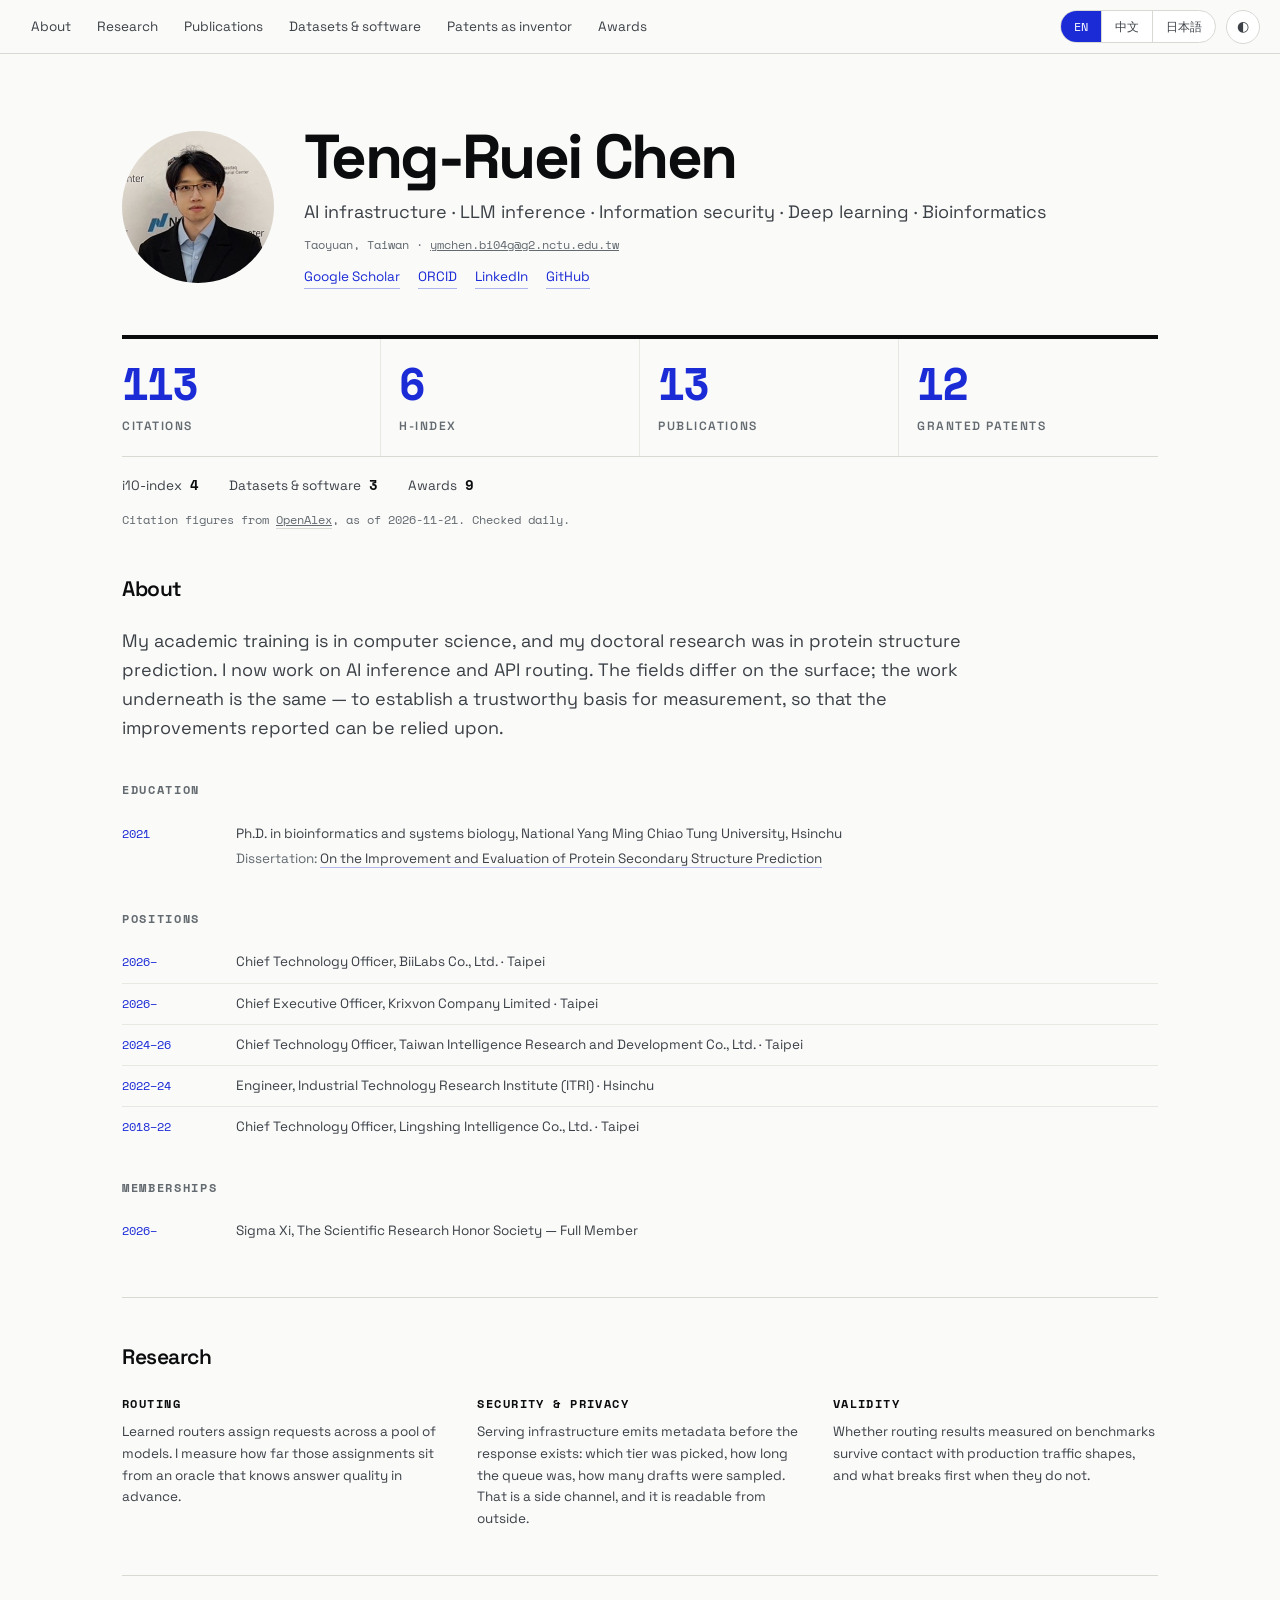
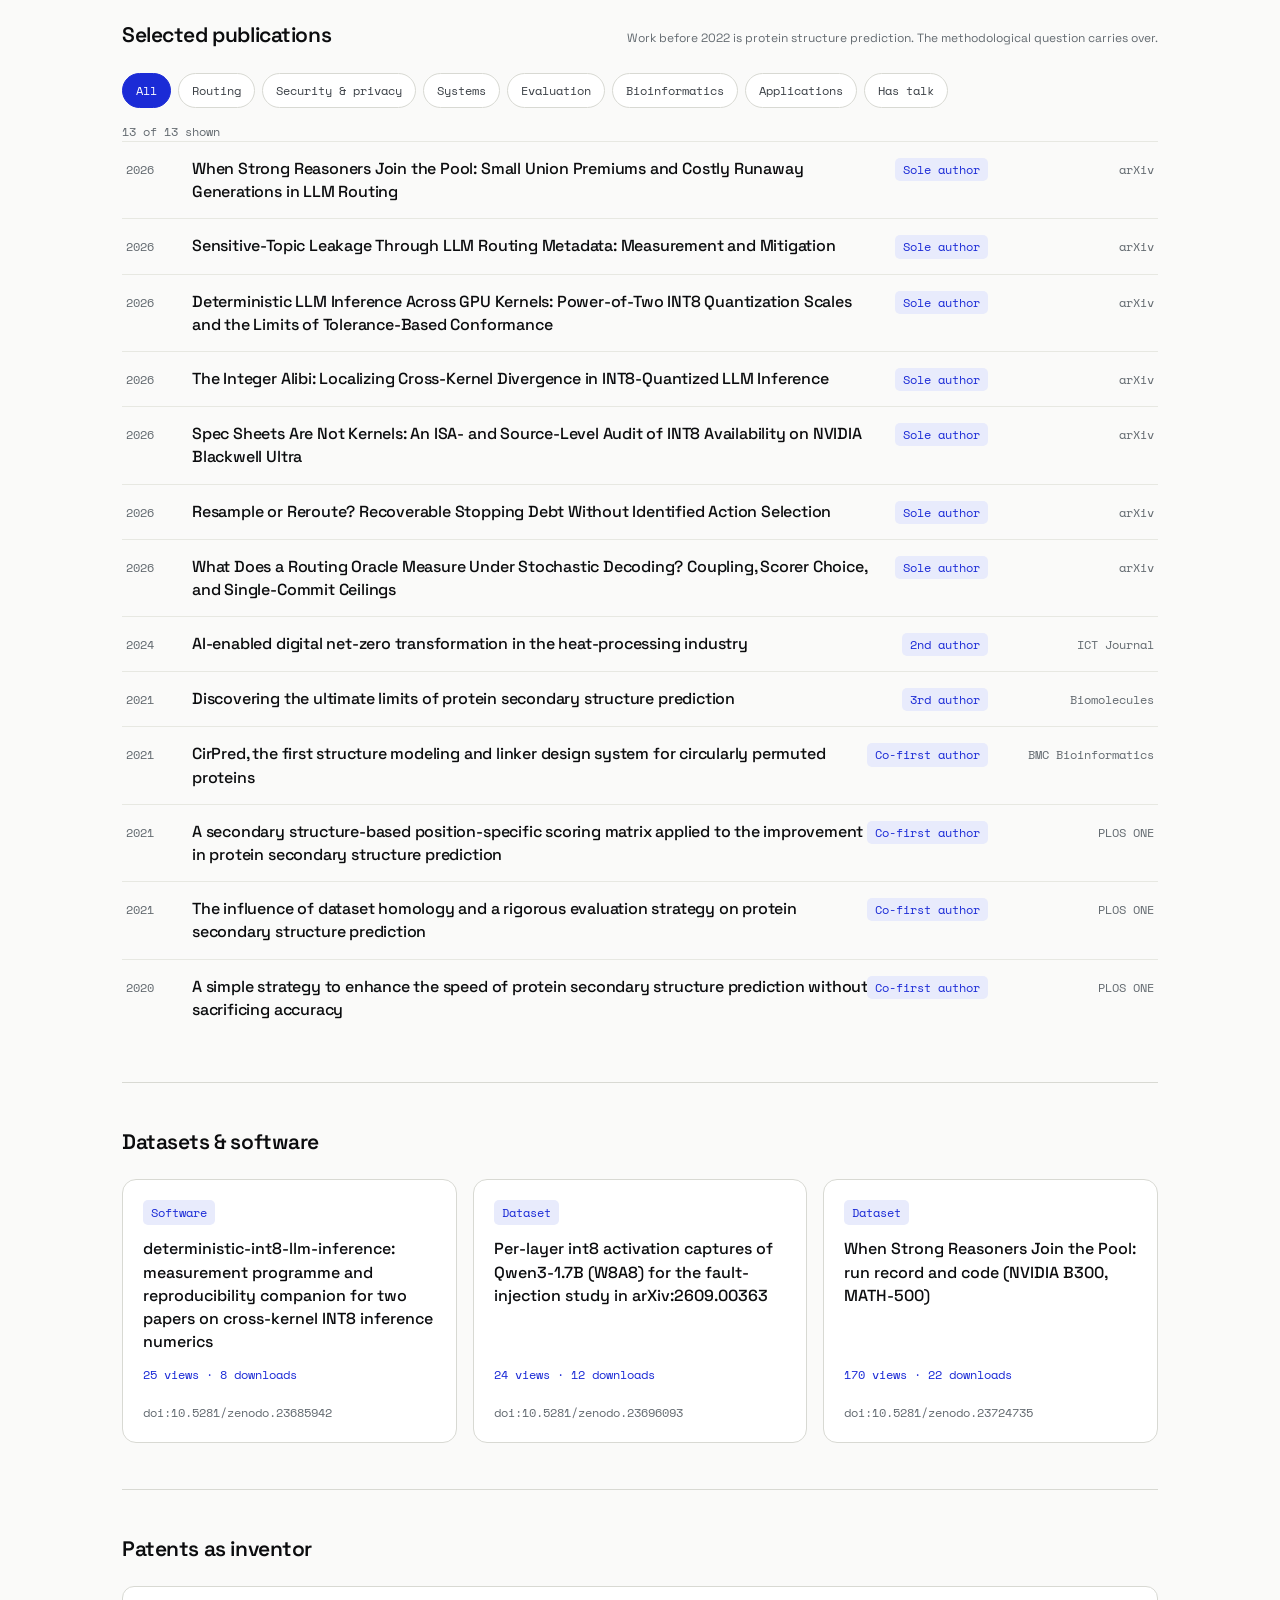
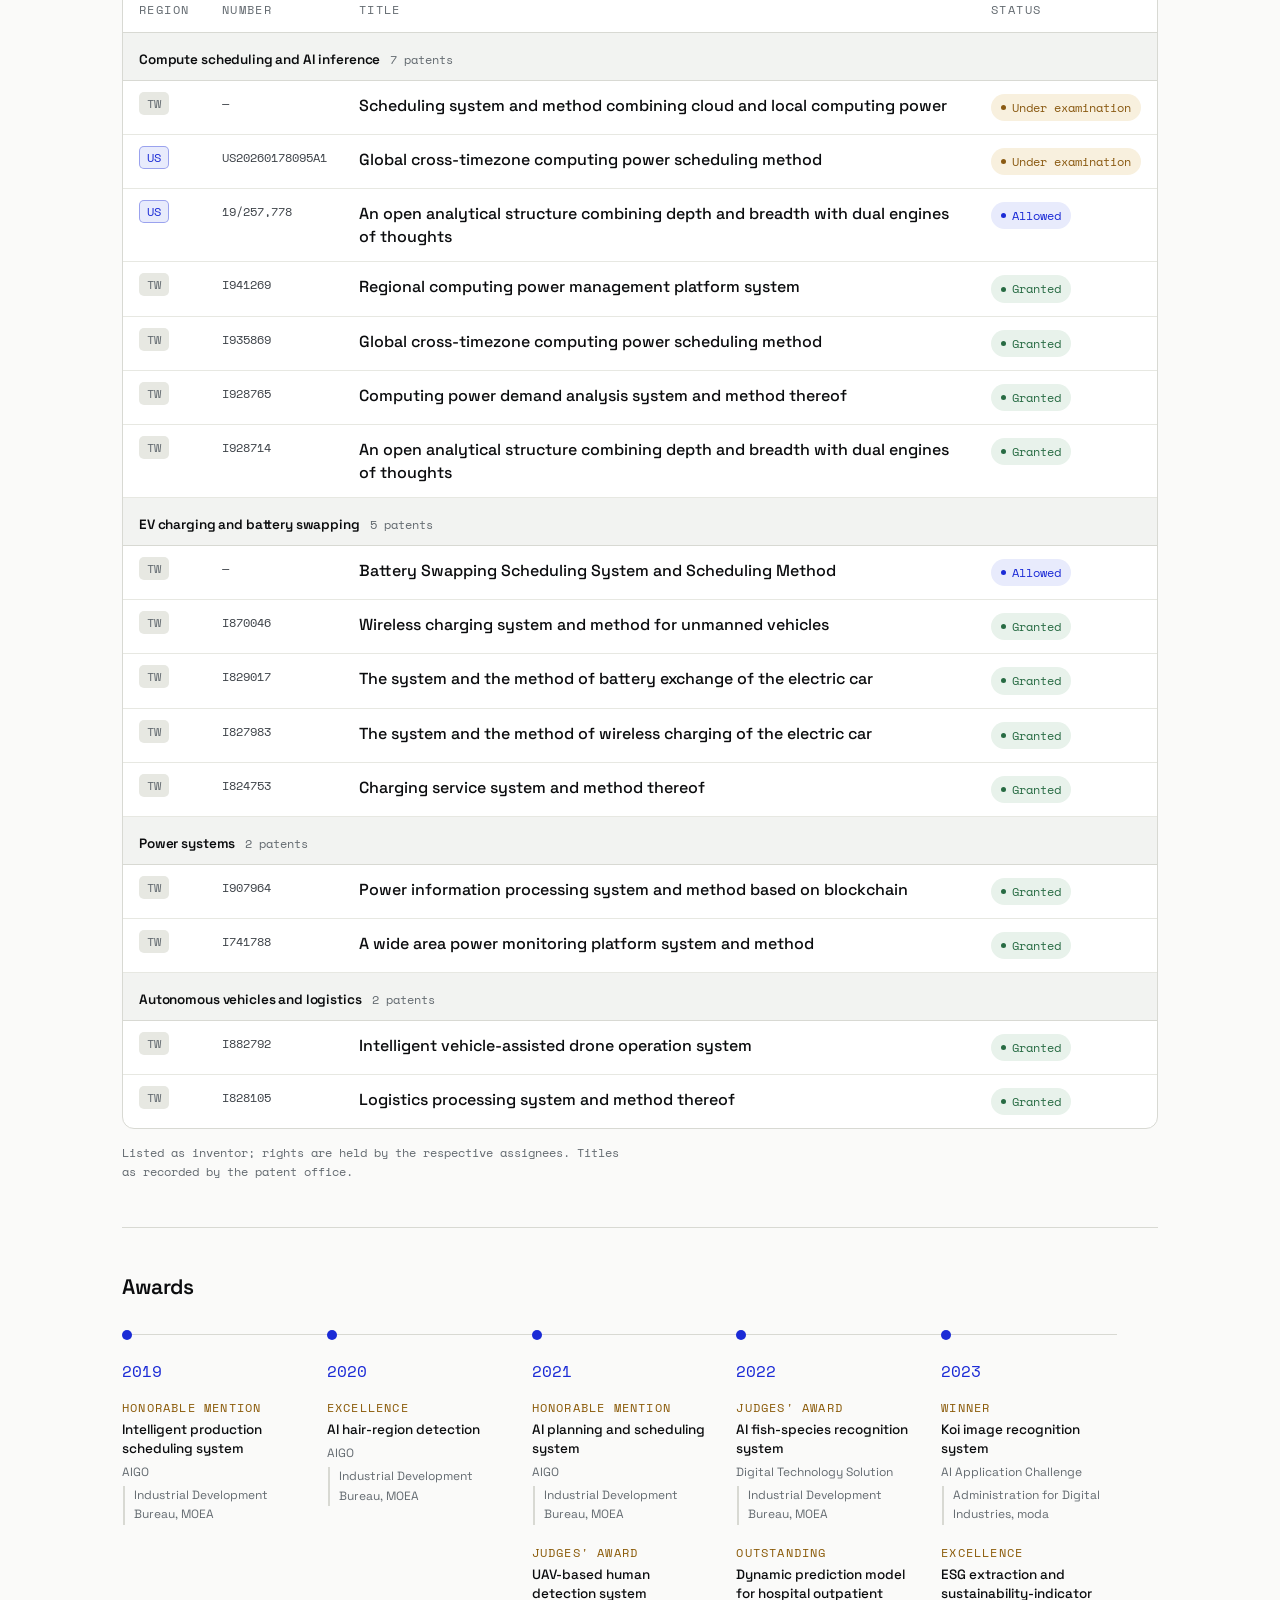
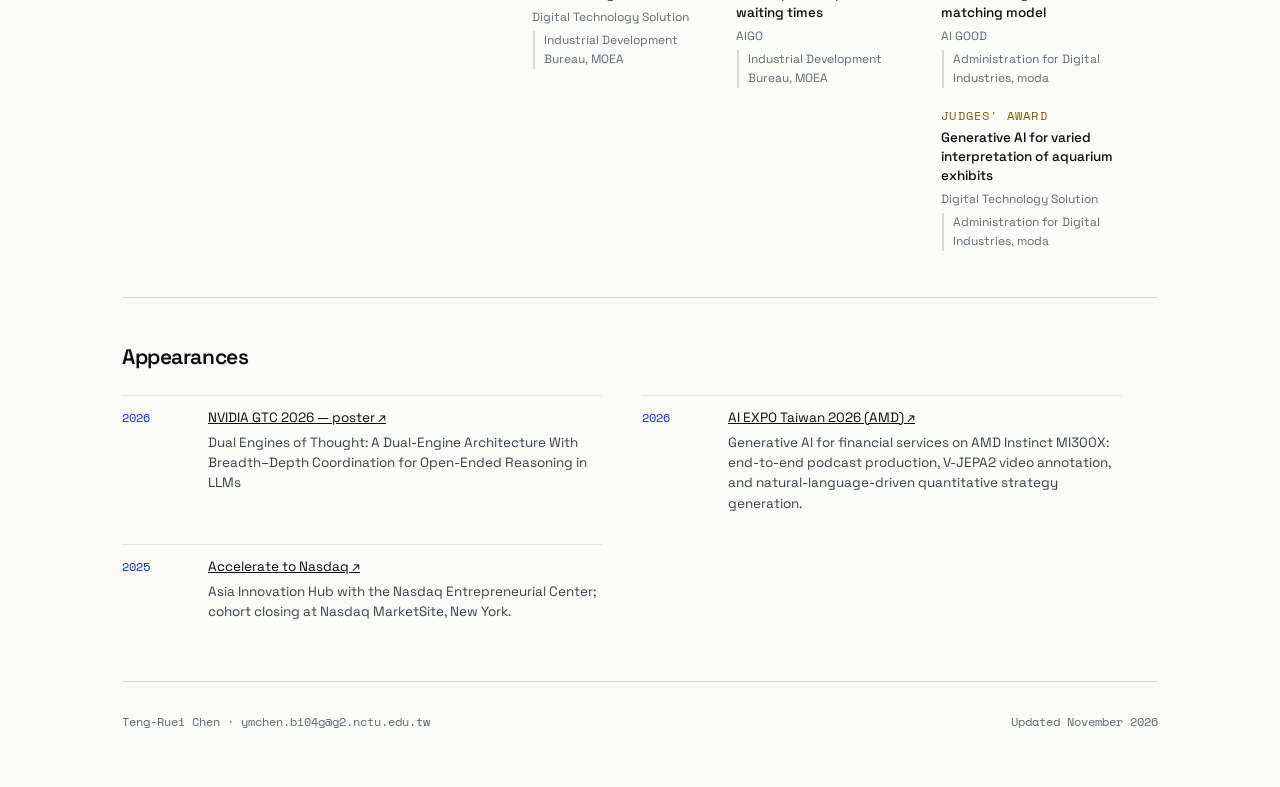
==== index.html @ 470edd46 "List the Sigma Xi membership" ====
<!doctype html>
<html lang="en">
<head>
<meta charset="utf-8">
<meta name="viewport" content="width=device-width, initial-scale=1, viewport-fit=cover">
<title>Teng-Ruei Chen — LLM Routing and Inference Measurement</title>
<meta name="description" content="Teng-Ruei Chen, PhD — machine learning systems. LLM routing, inference economics, and the measurement problems underneath them.">
<link rel="canonical" href="https://trchen.page/">
<link rel="alternate" hreflang="en" href="https://trchen.page/"><link rel="alternate" hreflang="zh-Hant-TW" href="https://trchen.page/zh/"><link rel="alternate" hreflang="ja" href="https://trchen.page/ja/"><link rel="alternate" hreflang="x-default" href="https://trchen.page/">
<meta name="author" content="Teng-Ruei Chen">
<meta property="og:type" content="profile">
<meta property="og:site_name" content="Teng-Ruei Chen">
<meta property="og:url" content="https://trchen.page/">
<meta property="og:locale" content="en_US">
<meta property="og:locale:alternate" content="zh_TW"><meta property="og:locale:alternate" content="ja_JP">
<meta property="og:title" content="Teng-Ruei Chen — LLM Routing and Inference Measurement">
<meta property="og:description" content="Teng-Ruei Chen, PhD — machine learning systems. LLM routing, inference economics, and the measurement problems underneath them.">
<meta property="og:image" content="https://trchen.page/og.png">
<meta property="og:image:width" content="1200">
<meta property="og:image:height" content="630">
<meta property="og:image:alt" content="Teng-Ruei Chen — LLM Routing and Inference Measurement">
<meta name="twitter:card" content="summary_large_image">
<meta name="twitter:title" content="Teng-Ruei Chen — LLM Routing and Inference Measurement">
<meta name="twitter:description" content="Teng-Ruei Chen, PhD — machine learning systems. LLM routing, inference economics, and the measurement problems underneath them.">
<meta name="twitter:image" content="https://trchen.page/og.png">
<link rel="icon" href="favicon.svg" type="image/svg+xml">
<link rel="icon" href="favicon-96.png" sizes="96x96" type="image/png">
<link rel="apple-touch-icon" href="apple-touch-icon.png">
<meta name="theme-color" content="#FAFAF9" media="(prefers-color-scheme: light)">
<meta name="theme-color" content="#16191A" media="(prefers-color-scheme: dark)">
<link rel="preconnect" href="https://fonts.googleapis.com"><link rel="preconnect" href="https://fonts.gstatic.com" crossorigin><link rel="stylesheet" href="https://fonts.googleapis.com/css2?family=Space+Grotesk:wght@400;500;600;700&family=Space+Mono:wght@400;700&display=swap">
<link rel="stylesheet" href="assets/style.css?v=8cf655d6">
</head>
<body>
<a class="skip" href="#about">Skip to content</a>
<header class="topbar">
  <nav class="topnav" aria-label="About"><a href="#about">About</a><a href="#research">Research</a><a href="#publications">Publications</a><a href="#deposits">Datasets &amp; software</a><a href="#patents">Patents as inventor</a><a href="#awards">Awards</a></nav>
  <div class="topbar-r">
    <nav class="langs" aria-label="Language"><a href="" hreflang="en" aria-current="page">EN</a><a href="zh/" hreflang="zh-Hant-TW">中文</a><a href="ja/" hreflang="ja">日本語</a></nav>
    <button class="themebtn" type="button" data-theme-toggle aria-label="Theme">◐</button>
  </div>
</header>
<main class="page" id="main">
<header class="idblock">
  <img class="portrait" src="portrait.png" alt="Teng-Ruei Chen" width="128" height="128">
  <div class="idtext">
    <h1>Teng-Ruei Chen</h1>
    <p class="fields">AI infrastructure · LLM inference · Information security · Deep learning · Bioinformatics</p>
    <p class="meta">Taoyuan, Taiwan · <a href="mailto:ymchen.bi04g@g2.nctu.edu.tw">ymchen.bi04g@g2.nctu.edu.tw</a></p>
    <nav class="idlinks" aria-label="Profiles"><a href="https://scholar.google.com/citations?user=PiuFUZ8AAAAJ" rel="me">Google Scholar</a><a href="https://orcid.org/0000-0001-8995-334X" rel="me">ORCID</a><a href="https://www.linkedin.com/in/luka-chen/" rel="me">LinkedIn</a><a href="https://github.com/luka-krixvon" rel="me">GitHub</a></nav>
  </div>
</header>
  <div class="col">
    <div class="kpi"><div class="kpi-main"><div><b>113</b><span>Citations</span></div><div><b>6</b><span>h-index</span></div><div><b>13</b><span>Publications</span></div><div><b>12</b><span>Granted patents</span></div></div><div class="kpi-strip"><span>i10-index<b>4</b></span><span>Datasets &amp; software<b>3</b></span><span>Awards<b>9</b></span></div><p class="kpi-src">Citation figures from <a href="https://openalex.org/A5091465074">OpenAlex</a>, as of 2026-11-21. Checked daily.</p></div>

    <section class="sec" id="about">
      <span class="eyebrow">About</span>
      <p class="bio">My academic training is in computer science, and my doctoral research was in protein structure prediction. I now work on AI inference and API routing. The fields differ on the surface; the work underneath is the same — to establish a trustworthy basis for measurement, so that the improvements reported can be relied upon.</p>
      <div class="cv-grid cv-stack">
        <dl class="cv-group"><h3>Education</h3><div class="cv-row"><dt>2021</dt><dd>Ph.D. in bioinformatics and systems biology, National Yang Ming Chiao Tung University, Hsinchu<span class="cv-sub">Dissertation: <a href="https://thesis.lib.nycu.edu.tw/items/eef98ceb-ef34-44bf-a0e3-51872cca0d24">On the Improvement and Evaluation of Protein Secondary Structure Prediction</a></span></dd></div></dl>
        <dl class="cv-group"><h3>Positions</h3><div class="cv-row"><dt>2026–</dt><dd>Chief Technology Officer, BiiLabs Co., Ltd. · Taipei</dd></div><div class="cv-row"><dt>2026–</dt><dd>Chief Executive Officer, Krixvon Company Limited · Taipei</dd></div><div class="cv-row"><dt>2024–26</dt><dd>Chief Technology Officer, Taiwan Intelligence Research and Development Co., Ltd. · Taipei</dd></div><div class="cv-row"><dt>2022–24</dt><dd>Engineer, Industrial Technology Research Institute (ITRI) · Hsinchu</dd></div><div class="cv-row"><dt>2018–22</dt><dd>Chief Technology Officer, Lingshing Intelligence Co., Ltd. · Taipei</dd></div></dl>
        <dl class="cv-group"><h3>Memberships</h3><div class="cv-row"><dt>2026–</dt><dd>Sigma Xi, The Scientific Research Honor Society — Full Member</dd></div></dl>
      </div>
    </section>

    <section class="sec" id="research">
      <span class="eyebrow">Research</span>
      <div class="inner-themes"><div class="theme-row"><h3>Routing</h3><p>Learned routers assign requests across a pool of models. I measure how far those assignments sit from an oracle that knows answer quality in advance.</p></div><div class="theme-row"><h3>Security &amp; privacy</h3><p>Serving infrastructure emits metadata before the response exists: which tier was picked, how long the queue was, how many drafts were sampled. That is a side channel, and it is readable from outside.</p></div><div class="theme-row"><h3>Validity</h3><p>Whether routing results measured on benchmarks survive contact with production traffic shapes, and what breaks first when they do not.</p></div></div>
    </section>

    <section class="sec" id="publications">
      <div class="sec-head"><h2 class="big">Selected publications</h2><p>Work before 2022 is protein structure prediction. The methodological question carries over.</p></div>
      <div class="filters"><button class="filt" type="button" data-filter="all" aria-pressed="true">All</button><button class="filt" type="button" data-filter="routing" aria-pressed="false">Routing</button><button class="filt" type="button" data-filter="privacy" aria-pressed="false">Security &amp; privacy</button><button class="filt" type="button" data-filter="systems" aria-pressed="false">Systems</button><button class="filt" type="button" data-filter="evaluation" aria-pressed="false">Evaluation</button><button class="filt" type="button" data-filter="bioinformatics" aria-pressed="false">Bioinformatics</button><button class="filt" type="button" data-filter="applications" aria-pressed="false">Applications</button><button class="filt" type="button" data-filter="video" aria-pressed="false">Has talk</button></div>
      <p class="filt-note" data-filter-note data-tpl="{n} of 13 shown"></p>
      <ol>
        <li class="pub" data-topics="routing evaluation" data-video="0">
          <button class="pub-head" type="button" data-pubtoggle aria-expanded="false" aria-controls="pub-strong-reasoners">
            <span class="pub-y">2026</span>
            <span class="pub-ttl">When Strong Reasoners Join the Pool: Small Union Premiums and Costly Runaway Generations in LLM Routing</span>
            <span class="pub-role">Sole author</span><span class="pub-src">arXiv</span>
          </button>
          <div class="pub-body" id="pub-strong-reasoners" hidden>
            
            <div class="pub-blurb"><p>Routing benchmarks often score a router against a hindsight oracle: a question counts as solved if any model&#x27;s recorded answer was right. Under random decoding that quietly mixes two different things — picking the single best model, and calling several models and keeping whichever answer is correct. Nobody had measured the second one once today&#x27;s reasoning models join the pool. I measured it on a fixed protocol: all 500 MATH-500 problems, 30 seeded samples each, three models on one B300, 45,000 scored answers.</p><p class="pub-contrib"><b>Contribution. </b>The gap turns out to be 0.2–0.6 points, far below the 3.5 reported for smaller models, and resampling one small model three times matches calling all three once. A handful of runaway generations can also dominate the cost, so an oracle gap only means something when the pool, protocol and decoding budget are reported with it.</p></div>
            <div class="pub-meta">
            <p class="pub-a"><b>Teng-Ruei Chen</b></p>
            <p class="pub-v">arXiv:2611.04098 [cs.LG] · Nov 2026 · technical report, companion to arXiv:2607.03436</p>
            <div class="tags"><span class="tag">Routing</span><span class="tag">Evaluation</span></div>
            <div class="acts"><a href="https://arxiv.org/abs/2611.04098">Arxiv</a><a href="https://arxiv.org/pdf/2611.04098">Pdf</a></div>
            </div>
          </div>
        </li>
        <li class="pub" data-topics="privacy routing" data-video="0">
          <button class="pub-head" type="button" data-pubtoggle aria-expanded="false" aria-controls="pub-topic-leakage">
            <span class="pub-y">2026</span>
            <span class="pub-ttl">Sensitive-Topic Leakage Through LLM Routing Metadata: Measurement and Mitigation</span>
            <span class="pub-role">Sole author</span><span class="pub-src">arXiv</span>
          </button>
          <div class="pub-body" id="pub-topic-leakage" hidden>
            
            <div class="pub-blurb"><p>Routers pick a cheap or an expensive model from what you asked. Many gateways log that choice even when content logging is switched off — so the choice itself can reveal the topic. I measured this on 1.7 million real conversations (WildChat-1M, LMSYS-Chat-1M) with two cost/quality routers and a domain router, surveyed how eleven systems log, and tested defences.</p><p class="pub-contrib"><b>Contribution. </b>It identifies the routing log as a side channel and shows that per-category, length-matched parity closes the gap on real traffic for at most 0.2 accuracy points, while simpler defences — per-conversation stickiness, per-user budget bands, pooled parity — do not.</p></div>
            <div class="pub-meta">
            <p class="pub-a"><b>Teng-Ruei Chen</b></p>
            <p class="pub-v">arXiv:2610.09981 [cs.CR] · Oct 2026</p>
            <div class="tags"><span class="tag">Security &amp; privacy</span><span class="tag">Routing</span></div>
            <div class="acts"><a href="https://arxiv.org/abs/2610.09981">Arxiv</a><a href="https://arxiv.org/pdf/2610.09981">Pdf</a></div>
            </div>
          </div>
        </li>
        <li class="pub" data-topics="systems evaluation" data-video="0">
          <button class="pub-head" type="button" data-pubtoggle aria-expanded="false" aria-controls="pub-deterministic-inference">
            <span class="pub-y">2026</span>
            <span class="pub-ttl">Deterministic LLM Inference Across GPU Kernels: Power-of-Two INT8 Quantization Scales and the Limits of Tolerance-Based Conformance</span>
            <span class="pub-role">Sole author</span><span class="pub-src">arXiv</span>
          </button>
          <div class="pub-body" id="pub-deterministic-inference" hidden>
            
            <div class="pub-blurb"><p>Conformance suites for quantized GPU kernels ask whether two implementations agree within a tolerance. I asked what such a test can actually catch. Injecting nine faults into a reference INT8 pipeline across 8,232 layer–fault–regime cells, five of them move the output by at most one bfloat16 step — so a one-step tolerance is blind to that whole class by construction.</p><p class="pub-contrib"><b>Contribution. </b>It gives a deployable fix: requantizing every weight scale to the nearest power of two makes two different kernels agree bit-for-bit at every linear layer and produce byte-identical token sequences at 1.7B, 8B and 14B. It also traces a previously reported +157% perplexity for this fix to a flawed probe, not to the constraint itself.</p></div>
            <div class="pub-meta">
            <p class="pub-a"><b>Teng-Ruei Chen</b></p>
            <p class="pub-v">arXiv:2609.00363 [cs.LG] · Sep 2026</p>
            <div class="tags"><span class="tag">Systems</span><span class="tag">Evaluation</span></div>
            <div class="acts"><a href="https://arxiv.org/abs/2609.00363">Arxiv</a><a href="https://arxiv.org/pdf/2609.00363">Pdf</a></div>
            </div>
          </div>
        </li>
        <li class="pub" data-topics="systems" data-video="0">
          <button class="pub-head" type="button" data-pubtoggle aria-expanded="false" aria-controls="pub-integer-alibi">
            <span class="pub-y">2026</span>
            <span class="pub-ttl">The Integer Alibi: Localizing Cross-Kernel Divergence in INT8-Quantized LLM Inference</span>
            <span class="pub-role">Sole author</span><span class="pub-src">arXiv</span>
          </button>
          <div class="pub-body" id="pub-integer-alibi" hidden>
            
            <div class="pub-blurb"><p>Two GPU kernels that implement the same INT8 matrix-multiply interface are normally treated as interchangeable. Holding everything else fixed — checkpoint, prompts, hardware, engine, decoding — and swapping only the kernel, they agreed on not a single generated sequence. The arithmetic can be ruled out up front: for shared INT8 operands under a verified no-overflow bound, the integer accumulator is exact and order-independent — which gave me a clean starting point for locating where the difference actually comes from.</p><p class="pub-contrib"><b>Contribution. </b>It localizes the divergence to scale application and output rounding after the exact accumulator, confirms this layer by layer on 196 and 252 linear layers with a pre-registered prediction list, and shows the same intervention restores end-to-end bitwise agreement.</p></div>
            <div class="pub-meta">
            <p class="pub-a"><b>Teng-Ruei Chen</b></p>
            <p class="pub-v">arXiv:2608.13756 [cs.LG] · Aug 2026</p>
            <div class="tags"><span class="tag">Systems</span></div>
            <div class="acts"><a href="https://arxiv.org/abs/2608.13756">Arxiv</a><a href="https://arxiv.org/pdf/2608.13756">Pdf</a></div>
            </div>
          </div>
        </li>
        <li class="pub" data-topics="systems" data-video="0">
          <button class="pub-head" type="button" data-pubtoggle aria-expanded="false" aria-controls="pub-spec-sheets">
            <span class="pub-y">2026</span>
            <span class="pub-ttl">Spec Sheets Are Not Kernels: An ISA- and Source-Level Audit of INT8 Availability on NVIDIA Blackwell Ultra</span>
            <span class="pub-role">Sole author</span><span class="pub-src">arXiv</span>
          </button>
          <div class="pub-body" id="pub-spec-sheets" hidden>
            
            <div class="pub-blurb"><p>NVIDIA&#x27;s specification gives the B300 roughly a 30:1 ratio between FP8 and INT8 tensor-core throughput, where its predecessors were 1:1. I traced what that means in practice through four layers of the stack: the specification, the PTX instruction set, NVIDIA&#x27;s CUTLASS kernel library, and the two major open-source serving engines.</p><p class="pub-contrib"><b>Contribution. </b>It documents a consistent, layered withdrawal of INT8 support across four layers — three of them NVIDIA&#x27;s own — and shows that a quantization format&#x27;s availability is a property of the whole stack, not of the model or the spec sheet. A format listed on the datasheet turns out to be undeployable by default on that hardware.</p></div>
            <div class="pub-meta">
            <p class="pub-a"><b>Teng-Ruei Chen</b></p>
            <p class="pub-v">arXiv:2608.11693 [cs.AR] · Aug 2026</p>
            <div class="tags"><span class="tag">Systems</span></div>
            <div class="acts"><a href="https://arxiv.org/abs/2608.11693">Arxiv</a><a href="https://arxiv.org/pdf/2608.11693">Pdf</a></div>
            </div>
          </div>
        </li>
        <li class="pub" data-topics="routing" data-video="0">
          <button class="pub-head" type="button" data-pubtoggle aria-expanded="false" aria-controls="pub-resample-or-reroute">
            <span class="pub-y">2026</span>
            <span class="pub-ttl">Resample or Reroute? Recoverable Stopping Debt Without Identified Action Selection</span>
            <span class="pub-role">Sole author</span><span class="pub-src">arXiv</span>
          </button>
          <div class="pub-body" id="pub-resample-or-reroute" hidden>
            
            <div class="pub-blurb"><p>When a weak verifier accepts a model&#x27;s answer, the next call can either resample the same model or reroute to a stronger one. Because correctness is hidden, choosing between them is an identification problem rather than a tuning problem. I set three gates — recoverable stopping debt, two-sided action support, and held-out value from an outcome-blind selector — and ran them on a pinned 152-query MBPP+ experiment.</p><p class="pub-contrib"><b>Contribution. </b>It establishes that the stopping debt is real — a false-positive stop leaves 2.6 points of recoverable accuracy — and sets out what it would take to identify when to resample rather than reroute. It also names a statistic widely read as evidence that in fact carries no observable-history term, and so cannot support that decision.</p></div>
            <div class="pub-meta">
            <p class="pub-a"><b>Teng-Ruei Chen</b></p>
            <p class="pub-v">arXiv:2607.08665 [cs.LG] · Jul 2026 · Research Square 10.21203/rs.3.rs-11021599/v1</p>
            <div class="tags"><span class="tag">Routing</span></div>
            <div class="acts"><a href="https://arxiv.org/abs/2607.08665">Arxiv</a><a href="https://arxiv.org/pdf/2607.08665">Pdf</a></div>
            </div>
          </div>
        </li>
        <li class="pub" data-topics="routing evaluation" data-video="0">
          <button class="pub-head" type="button" data-pubtoggle aria-expanded="false" aria-controls="pub-routing-oracle">
            <span class="pub-y">2026</span>
            <span class="pub-ttl">What Does a Routing Oracle Measure Under Stochastic Decoding? Coupling, Scorer Choice, and Single-Commit Ceilings</span>
            <span class="pub-role">Sole author</span><span class="pub-src">arXiv</span>
          </button>
          <div class="pub-body" id="pub-routing-oracle" hidden>
            
            <div class="pub-blurb"><p>Routing benchmarks compare a policy that must commit to one model before seeing its answer against a hindsight oracle that credits any correct recorded output. Under random decoding these are different decision classes, and the gap between them is often read as a routing opportunity. I audited frozen correctness tensors from 11 open models with 30 archived responses per query–model cell on GSM8K, MATH-500 and GPQA-Diamond.</p><p class="pub-contrib"><b>Contribution. </b>It proves the gap identifies an interval rather than a number: a zero premium is always attainable over compatible couplings. From that it sets out a measurement contract for reading oracle gaps — report the figure together with the coupling, decision class, scorer, pool and number of draws that produced it.</p></div>
            <div class="pub-meta">
            <p class="pub-a"><b>Teng-Ruei Chen</b></p>
            <p class="pub-v">arXiv:2607.03436 [cs.LG] · Jul 2026</p>
            <div class="tags"><span class="tag">Routing</span><span class="tag">Evaluation</span></div>
            <div class="acts"><a href="https://arxiv.org/abs/2607.03436">Arxiv</a><a href="https://arxiv.org/pdf/2607.03436">Pdf</a></div>
            </div>
          </div>
        </li>
        <li class="pub" data-topics="applications" data-video="0">
          <button class="pub-head" type="button" data-pubtoggle aria-expanded="false" aria-controls="pub-net-zero">
            <span class="pub-y">2024</span>
            <span class="pub-ttl">AI-enabled digital net-zero transformation in the heat-processing industry</span>
            <span class="pub-role">2nd author</span><span class="pub-src">ICT Journal</span>
          </button>
          <div class="pub-body" id="pub-net-zero" hidden>
            
            <div class="pub-blurb"><p>Heat treatment is one of Taiwan&#x27;s most energy-intensive traditional industries: heating, holding temperature and heat loss all waste energy. Scheduling was done first-come-first-served by hand, which cannot balance furnace utilisation, delivery dates and energy use at the same time. We built an AI scheduler that simulates the schedule before an order is accepted, using Monte Carlo tree search to estimate the delivery date and propose an order-to-furnace assignment, together with an energy management system that meters equipment in real time and computes per-product carbon emissions against ERP data.</p><p class="pub-contrib"><b>Contribution. </b>It replaces first-come-first-served scheduling with batch consolidation and staged temperature ramping chosen for energy and delivery together. The article reports over 1,500 tonnes of carbon and over three million kWh saved in deployment.</p></div>
            <div class="pub-meta">
            <p class="pub-a">T.-C. Su, <b>Teng-Ruei Chen</b>, C.-W. Lin</p>
            <p class="pub-v">電腦與通訊 (ICT Journal, ITRI), no. 197, pp. 35–42 · Mar 2024</p>
            <div class="tags"><span class="tag">Applications</span></div>
            <div class="acts"><a href="https://www.airitilibrary.com/Article/Detail/1019391x-N202404160003-00006">Airiti</a><a href="https://ictjournal.itri.org.tw/xcdoc/cont?xsmsid=0M236556470056558161&amp;sid=0O087553613072616728">Ict journal</a></div>
            </div>
          </div>
        </li>
        <li class="pub" data-topics="bioinformatics" data-video="0">
          <button class="pub-head" type="button" data-pubtoggle aria-expanded="false" aria-controls="pub-ultimate-limits">
            <span class="pub-y">2021</span>
            <span class="pub-ttl">Discovering the ultimate limits of protein secondary structure prediction</span>
            <span class="pub-role">3rd author</span><span class="pub-src">Biomolecules</span>
          </button>
          <div class="pub-body" id="pub-ultimate-limits" hidden>
            
            <div class="pub-blurb"><p>Three-state secondary structure prediction climbed from about 56% to 81% over sixty years and then sat at 81–86% for decades. A 1990s estimate put the theoretical ceiling at 88%, so the problem came to be seen as either finished or hopeless. I ran large-scale sequence and structural analyses to re-estimate that ceiling, and to set the limits for segment-based and eight-state prediction, which had never been determined.</p><p class="pub-contrib"><b>Contribution. </b>The three-state ceiling is re-estimated at about 92%, four to five points higher than long assumed, and the eight-state ceiling at 84–87% — so the headroom the field had written off is real, and there is now a number to aim at.</p></div>
            <div class="pub-meta">
            <p class="pub-a">C.-T. Ho, Y.-W. Huang, <b>Teng-Ruei Chen</b>, C.-H. Lo, W.-C. Lo</p>
            <p class="pub-v">Biomolecules, vol. 11, no. 11, 1627 · Nov 2021 · IF 4.88 · doi:10.3390/biom11111627</p>
            <div class="tags"><span class="tag">Bioinformatics</span></div>
            <div class="acts"><a href="https://doi.org/10.3390/biom11111627">Doi</a></div>
            </div>
          </div>
        </li>
        <li class="pub" data-topics="bioinformatics" data-video="0">
          <button class="pub-head" type="button" data-pubtoggle aria-expanded="false" aria-controls="pub-cirpred">
            <span class="pub-y">2021</span>
            <span class="pub-ttl">CirPred, the first structure modeling and linker design system for circularly permuted proteins</span>
            <span class="pub-role">Co-first author</span><span class="pub-src">BMC Bioinformatics</span>
          </button>
          <div class="pub-body" id="pub-cirpred" hidden>
            
            <div class="pub-blurb"><p>Circular permutation reconnects a protein&#x27;s two ends and opens new ones elsewhere. It is useful in protein engineering but expensive to apply, because getting a working design still took trial and error and no modeling tool handled the rearrangement. CirPred models the structure of circularly permuted proteins and designs the linker that joins the original termini.</p><p class="pub-contrib"><b>Contribution. </b>It is the first system that does both circularly-permuted and conventional co-linear modeling, its linker design reaches sub-angstrom accuracy, and it holds up when the permutant shares little sequence identity with the native protein or adopts a different fold through domain swapping.</p></div>
            <div class="pub-meta">
            <p class="pub-a"><b>Teng-Ruei Chen</b><sup>†</sup>, Y.-C. Lin<sup>†</sup>, Y.-W. Huang, C.-C. Chen, W.-C. Lo</p><p class="pub-cofirst">† Co-first authors</p>
            <p class="pub-v">BMC Bioinformatics, vol. 22, no. S10, 494 · Oct 2021 · IF 3.17 · doi:10.1186/s12859-021-04403-1</p>
            <div class="tags"><span class="tag">Bioinformatics</span></div>
            <div class="acts"><a href="https://doi.org/10.1186/s12859-021-04403-1">Doi</a></div>
            </div>
          </div>
        </li>
        <li class="pub" data-topics="bioinformatics" data-video="0">
          <button class="pub-head" type="button" data-pubtoggle aria-expanded="false" aria-controls="pub-ss-pssm">
            <span class="pub-y">2021</span>
            <span class="pub-ttl">A secondary structure-based position-specific scoring matrix applied to the improvement in protein secondary structure prediction</span>
            <span class="pub-role">Co-first author</span><span class="pub-src">PLOS ONE</span>
          </button>
          <div class="pub-body" id="pub-ss-pssm" hidden>
            
            <div class="pub-blurb"><p>Secondary structure prediction had stalled, and most effort was going into the learning algorithm. I changed direction: instead of tuning the algorithm further, I changed what the model is shown — a position-specific scoring matrix built from secondary structure elements rather than from amino acids. It was tested under strict independent evaluation, with training and testing sets sharing under 25% sequence identity.</p><p class="pub-contrib"><b>Contribution. </b>The new matrix beat the amino-acid matrix in every experiment, and combining the two raised three- and eight-state accuracy of existing predictors by 2.0 and 5.2 points on average — a gain obtained by changing what the model is shown, not how it learns.</p></div>
            <div class="pub-meta">
            <p class="pub-a"><b>Teng-Ruei Chen</b><sup>†</sup>, S.-H. Juan<sup>†</sup>, Y.-W. Huang, Y.-C. Lin, W.-C. Lo</p><p class="pub-cofirst">† Co-first authors</p>
            <p class="pub-v">PLOS ONE, vol. 16, no. 7, e0255076 · Jul 2021 · IF 3.24 · doi:10.1371/journal.pone.0255076</p>
            <div class="tags"><span class="tag">Bioinformatics</span></div>
            <div class="acts"><a href="https://doi.org/10.1371/journal.pone.0255076">Doi</a></div>
            </div>
          </div>
        </li>
        <li class="pub" data-topics="bioinformatics evaluation" data-video="0">
          <button class="pub-head" type="button" data-pubtoggle aria-expanded="false" aria-controls="pub-dataset-homology">
            <span class="pub-y">2021</span>
            <span class="pub-ttl">The influence of dataset homology and a rigorous evaluation strategy on protein secondary structure prediction</span>
            <span class="pub-role">Co-first author</span><span class="pub-src">PLOS ONE</span>
          </button>
          <div class="pub-body" id="pub-dataset-homology" hidden>
            
            <div class="pub-blurb"><p>Reported accuracy in secondary structure prediction depends on how similar the training, testing and independent datasets are to each other — a question that had not been examined closely. I built many different homology layouts, trained and evaluated models on each with repeated random sampling, then verified the conclusions at scale against state-of-the-art predictors.</p><p class="pub-contrib"><b>Contribution. </b>Contrary to the long-standing assumption, homology between the query datasets barely affects accuracy — but redundancy within or between datasets inflates it. The result separates the homology that matters from the homology that does not, which is what an evaluation has to get right before any reported gain can be believed.</p></div>
            <div class="pub-meta">
            <p class="pub-a"><b>Teng-Ruei Chen</b><sup>†</sup>, C.-H. Lo<sup>†</sup>, S.-H. Juan, W.-C. Lo</p><p class="pub-cofirst">† Co-first authors</p>
            <p class="pub-v">PLOS ONE, vol. 16, no. 7, e0254555 · Jul 2021 · IF 3.24 · doi:10.1371/journal.pone.0254555</p>
            <div class="tags"><span class="tag">Bioinformatics</span><span class="tag">Evaluation</span></div>
            <div class="acts"><a href="https://doi.org/10.1371/journal.pone.0254555">Doi</a></div>
            </div>
          </div>
        </li>
        <li class="pub" data-topics="bioinformatics" data-video="0">
          <button class="pub-head" type="button" data-pubtoggle aria-expanded="false" aria-controls="pub-speed-strategy">
            <span class="pub-y">2020</span>
            <span class="pub-ttl">A simple strategy to enhance the speed of protein secondary structure prediction without sacrificing accuracy</span>
            <span class="pub-role">Co-first author</span><span class="pub-src">PLOS ONE</span>
          </button>
          <div class="pub-body" id="pub-speed-strategy" hidden>
            
            <div class="pub-blurb"><p>By then secondary structure predictors were above 80% accuracy, but the sequence databases they search had grown so large that a single prediction took a long time. I tested two ideas against that cost: shrinking the target database by random sampling, and lowering the sequence identity inside it.</p><p class="pub-contrib"><b>Contribution. </b>Shrinking the database cuts time sharply for only a slight accuracy loss, and lowering identity actually raises accuracy; together they give about a twenty-fold speed-up at full accuracy. The paper also shows Shannon entropy explains the link between matrix quality and prediction accuracy, and releases the reduced database.</p></div>
            <div class="pub-meta">
            <p class="pub-a">S.-H. Juan<sup>†</sup>, <b>Teng-Ruei Chen</b><sup>†</sup>, W.-C. Lo</p><p class="pub-cofirst">† Co-first authors</p>
            <p class="pub-v">PLOS ONE, vol. 15, no. 6, e0235153 · Jun 2020 · IF 3.24 · doi:10.1371/journal.pone.0235153</p>
            <div class="tags"><span class="tag">Bioinformatics</span></div>
            <div class="acts"><a href="https://doi.org/10.1371/journal.pone.0235153">Doi</a></div>
            </div>
          </div>
        </li>
      </ol>
    </section>

    <section class="sec" id="deposits">
      <div class="sec-head"><h2 class="big">Datasets &amp; software</h2></div>
      <div class="dep-grid"><a class="dep" href="https://doi.org/10.5281/zenodo.23685942"><span class="jur">Software</span><span class="dep-t">deterministic-int8-llm-inference: measurement programme and reproducibility companion for two papers on cross-kernel INT8 inference numerics</span><span class="dep-stat">25 views · 8 downloads</span><span class="t-doi">doi:10.5281/zenodo.23685942</span></a><a class="dep" href="https://doi.org/10.5281/zenodo.23696093"><span class="jur">Dataset</span><span class="dep-t">Per-layer int8 activation captures of Qwen3-1.7B (W8A8) for the fault-injection study in arXiv:2609.00363</span><span class="dep-stat">24 views · 12 downloads</span><span class="t-doi">doi:10.5281/zenodo.23696093</span></a><a class="dep" href="https://doi.org/10.5281/zenodo.23724735"><span class="jur">Dataset</span><span class="dep-t">When Strong Reasoners Join the Pool: run record and code (NVIDIA B300, MATH-500)</span><span class="dep-stat">170 views · 22 downloads</span><span class="t-doi">doi:10.5281/zenodo.23724735</span></a></div>
    </section>

    <section class="sec" id="patents">
      <div class="sec-head"><h2 class="big">Patents as inventor</h2></div>
      <div class="tablewrap"><table>
        <thead><tr><th>Region</th><th>Number</th><th>Title</th><th>Status</th></tr></thead>
        <tbody><tr class="grp"><td colspan="4"><b>Compute scheduling and AI inference</b><span>7 patents</span></td></tr><tr><td class="t-no"><span class="jur jur-tw">TW</span></td><td class="t-no">—</td><td class="t-ttl">Scheduling system and method combining cloud and local computing power</td><td><span class="badge b-wait"><i></i>Under examination</span></td></tr><tr><td class="t-no"><span class="jur jur-us">US</span></td><td class="t-no">US20260178095A1</td><td class="t-ttl">Global cross-timezone computing power scheduling method</td><td><span class="badge b-wait"><i></i>Under examination</span></td></tr><tr><td class="t-no"><span class="jur jur-us">US</span></td><td class="t-no">19/257,778</td><td class="t-ttl">An open analytical structure combining depth and breadth with dual engines of thoughts</td><td><span class="badge b-mid"><i></i>Allowed</span></td></tr><tr><td class="t-no"><span class="jur jur-tw">TW</span></td><td class="t-no">I941269</td><td class="t-ttl">Regional computing power management platform system</td><td><span class="badge b-ok"><i></i>Granted</span></td></tr><tr><td class="t-no"><span class="jur jur-tw">TW</span></td><td class="t-no">I935869</td><td class="t-ttl">Global cross-timezone computing power scheduling method</td><td><span class="badge b-ok"><i></i>Granted</span></td></tr><tr><td class="t-no"><span class="jur jur-tw">TW</span></td><td class="t-no">I928765</td><td class="t-ttl">Computing power demand analysis system and method thereof</td><td><span class="badge b-ok"><i></i>Granted</span></td></tr><tr><td class="t-no"><span class="jur jur-tw">TW</span></td><td class="t-no">I928714</td><td class="t-ttl">An open analytical structure combining depth and breadth with dual engines of thoughts</td><td><span class="badge b-ok"><i></i>Granted</span></td></tr><tr class="grp"><td colspan="4"><b>EV charging and battery swapping</b><span>5 patents</span></td></tr><tr><td class="t-no"><span class="jur jur-tw">TW</span></td><td class="t-no">—</td><td class="t-ttl">Battery Swapping Scheduling System and Scheduling Method</td><td><span class="badge b-mid"><i></i>Allowed</span></td></tr><tr><td class="t-no"><span class="jur jur-tw">TW</span></td><td class="t-no">I870046</td><td class="t-ttl">Wireless charging system and method for unmanned vehicles</td><td><span class="badge b-ok"><i></i>Granted</span></td></tr><tr><td class="t-no"><span class="jur jur-tw">TW</span></td><td class="t-no">I829017</td><td class="t-ttl">The system and the method of battery exchange of the electric car</td><td><span class="badge b-ok"><i></i>Granted</span></td></tr><tr><td class="t-no"><span class="jur jur-tw">TW</span></td><td class="t-no">I827983</td><td class="t-ttl">The system and the method of wireless charging of the electric car</td><td><span class="badge b-ok"><i></i>Granted</span></td></tr><tr><td class="t-no"><span class="jur jur-tw">TW</span></td><td class="t-no">I824753</td><td class="t-ttl">Charging service system and method thereof</td><td><span class="badge b-ok"><i></i>Granted</span></td></tr><tr class="grp"><td colspan="4"><b>Power systems</b><span>2 patents</span></td></tr><tr><td class="t-no"><span class="jur jur-tw">TW</span></td><td class="t-no">I907964</td><td class="t-ttl">Power information processing system and method based on blockchain</td><td><span class="badge b-ok"><i></i>Granted</span></td></tr><tr><td class="t-no"><span class="jur jur-tw">TW</span></td><td class="t-no">I741788</td><td class="t-ttl">A wide area power monitoring platform system and method</td><td><span class="badge b-ok"><i></i>Granted</span></td></tr><tr class="grp"><td colspan="4"><b>Autonomous vehicles and logistics</b><span>2 patents</span></td></tr><tr><td class="t-no"><span class="jur jur-tw">TW</span></td><td class="t-no">I882792</td><td class="t-ttl">Intelligent vehicle-assisted drone operation system</td><td><span class="badge b-ok"><i></i>Granted</span></td></tr><tr><td class="t-no"><span class="jur jur-tw">TW</span></td><td class="t-no">I828105</td><td class="t-ttl">Logistics processing system and method thereof</td><td><span class="badge b-ok"><i></i>Granted</span></td></tr></tbody>
      </table></div>
      <p class="filt-note">Listed as inventor; rights are held by the respective assignees. Titles as recorded by the patent office.</p>
    </section>

    <section class="sec" id="awards">
      <div class="sec-head"><h2 class="big">Awards</h2></div>
      <div class="road" style="--road-cols:5"><div class="road-y"><span class="road-node"></span><span class="road-year">2019</span><ul><li><span class="aw-win">Honorable Mention</span><b>Intelligent production scheduling system</b><span class="aw-comp">AIGO</span><span class="aw-org">Industrial Development Bureau, MOEA</span></li></ul></div><div class="road-y"><span class="road-node"></span><span class="road-year">2020</span><ul><li><span class="aw-win">Excellence</span><b>AI hair-region detection</b><span class="aw-comp">AIGO</span><span class="aw-org">Industrial Development Bureau, MOEA</span></li></ul></div><div class="road-y"><span class="road-node"></span><span class="road-year">2021</span><ul><li><span class="aw-win">Honorable Mention</span><b>AI planning and scheduling system</b><span class="aw-comp">AIGO</span><span class="aw-org">Industrial Development Bureau, MOEA</span></li><li><span class="aw-win">Judges&#x27; Award</span><b>UAV-based human detection system</b><span class="aw-comp">Digital Technology Solution</span><span class="aw-org">Industrial Development Bureau, MOEA</span></li></ul></div><div class="road-y"><span class="road-node"></span><span class="road-year">2022</span><ul><li><span class="aw-win">Judges&#x27; Award</span><b>AI fish-species recognition system</b><span class="aw-comp">Digital Technology Solution</span><span class="aw-org">Industrial Development Bureau, MOEA</span></li><li><span class="aw-win">Outstanding</span><b>Dynamic prediction model for hospital outpatient waiting times</b><span class="aw-comp">AIGO</span><span class="aw-org">Industrial Development Bureau, MOEA</span></li></ul></div><div class="road-y"><span class="road-node"></span><span class="road-year">2023</span><ul><li><span class="aw-win">Winner</span><b>Koi image recognition system</b><span class="aw-comp">AI Application Challenge</span><span class="aw-org">Administration for Digital Industries, moda</span></li><li><span class="aw-win">Excellence</span><b>ESG extraction and sustainability-indicator matching model</b><span class="aw-comp">AI GOOD</span><span class="aw-org">Administration for Digital Industries, moda</span></li><li><span class="aw-win">Judges&#x27; Award</span><b>Generative AI for varied interpretation of aquarium exhibits</b><span class="aw-comp">Digital Technology Solution</span><span class="aw-org">Administration for Digital Industries, moda</span></li></ul></div></div>
    </section>

    <section class="sec" id="appearances">
      <div class="sec-head"><h2 class="big">Appearances</h2></div>
      <div class="app-list"><div class="svc"><dt>2026</dt><dd><a href="https://www.nvidia.com/gtc/session-catalog/sessions/gtc26-p81053/">NVIDIA GTC 2026 — poster ↗</a><span class="app-title">Dual Engines of Thought: A Dual-Engine Architecture With Breadth–Depth Coordination for Open-Ended Reasoning in LLMs</span></dd></div><div class="svc"><dt>2026</dt><dd><a href="https://www.aita.org.tw/News/news_more?id=393e08bd3e644c54af5fb8a0a1663b21">AI EXPO Taiwan 2026 (AMD) ↗</a><span class="app-title">Generative AI for financial services on AMD Instinct MI300X: end-to-end podcast production, V-JEPA2 video annotation, and natural-language-driven quantitative strategy generation.</span></dd></div><div class="svc"><dt>2025</dt><dd><a href="https://finance.ettoday.net/news/2994124">Accelerate to Nasdaq ↗</a><span class="app-title">Asia Innovation Hub with the Nasdaq Entrepreneurial Center; cohort closing at Nasdaq MarketSite, New York.</span></dd></div></div>
    </section>

    <footer class="site">
      <span>Teng-Ruei Chen · ymchen.bi04g@g2.nctu.edu.tw</span>
      <span>Updated November 2026</span>
    </footer>
  </div>
</main>
<script type="application/ld+json">
{
 "@context": "https://schema.org",
 "@graph": [
  {
   "@type": "Person",
   "@id": "https://trchen.page/#person",
   "name": "Teng-Ruei Chen",
   "url": "https://trchen.page/",
   "email": "mailto:ymchen.bi04g@g2.nctu.edu.tw",
   "jobTitle": "AI infrastructure · LLM inference · Information security · Deep learning · Bioinformatics",
   "description": "My academic training is in computer science, and my doctoral research was in protein structure prediction. I now work on AI inference and API routing. The fields differ on the surface; the work underneath is the same — to establish a trustworthy basis for measurement, so that the improvements reported can be relied upon.",
   "alumniOf": [
    {
     "@type": "CollegeOrUniversity",
     "name": "National Yang Ming Chiao Tung University"
    }
   ],
   "worksFor": [
    {
     "@type": "Organization",
     "name": "Krixvon Company Limited"
    },
    {
     "@type": "Organization",
     "name": "BiiLabs Co., Ltd."
    }
   ],
   "alternateName": "陳騰瑞",
   "image": "https://trchen.page/portrait.png",
   "knowsAbout": [
    "Routing",
    "Systems",
    "Evaluation",
    "LLM agents",
    "Bioinformatics",
    "Applications",
    "Security & privacy"
   ],
   "sameAs": [
    "https://scholar.google.com/citations?user=PiuFUZ8AAAAJ",
    "https://orcid.org/0000-0001-8995-334X",
    "https://github.com/luka-krixvon",
    "https://www.linkedin.com/in/luka-chen/"
   ]
  },
  {
   "@type": "ScholarlyArticle",
   "@id": "https://trchen.page/#strong-reasoners",
   "headline": "When Strong Reasoners Join the Pool: Small Union Premiums and Costly Runaway Generations in LLM Routing",
   "name": "When Strong Reasoners Join the Pool: Small Union Premiums and Costly Runaway Generations in LLM Routing",
   "datePublished": "2026",
   "inLanguage": "en",
   "author": [
    {
     "@type": "Person",
     "@id": "https://trchen.page/#person",
     "name": "Teng-Ruei Chen"
    }
   ],
   "publication": {
    "@type": "PublicationEvent",
    "name": "arXiv:2611.04098 [cs.LG] · Nov 2026 · technical report, companion to arXiv:2607.03436"
   },
   "url": "https://arxiv.org/abs/2611.04098",
   "sameAs": [
    "https://arxiv.org/abs/2611.04098",
    "https://arxiv.org/pdf/2611.04098"
   ],
   "identifier": "arXiv:2611.04098"
  },
  {
   "@type": "ScholarlyArticle",
   "@id": "https://trchen.page/#topic-leakage",
   "headline": "Sensitive-Topic Leakage Through LLM Routing Metadata: Measurement and Mitigation",
   "name": "Sensitive-Topic Leakage Through LLM Routing Metadata: Measurement and Mitigation",
   "datePublished": "2026",
   "inLanguage": "en",
   "author": [
    {
     "@type": "Person",
     "@id": "https://trchen.page/#person",
     "name": "Teng-Ruei Chen"
    }
   ],
   "publication": {
    "@type": "PublicationEvent",
    "name": "arXiv:2610.09981 [cs.CR] · Oct 2026"
   },
   "url": "https://arxiv.org/abs/2610.09981",
   "sameAs": [
    "https://arxiv.org/abs/2610.09981",
    "https://arxiv.org/pdf/2610.09981"
   ],
   "identifier": "arXiv:2610.09981"
  },
  {
   "@type": "ScholarlyArticle",
   "@id": "https://trchen.page/#deterministic-inference",
   "headline": "Deterministic LLM Inference Across GPU Kernels: Power-of-Two INT8 Quantization Scales and the Limits of Tolerance-Based Conformance",
   "name": "Deterministic LLM Inference Across GPU Kernels: Power-of-Two INT8 Quantization Scales and the Limits of Tolerance-Based Conformance",
   "datePublished": "2026",
   "inLanguage": "en",
   "author": [
    {
     "@type": "Person",
     "@id": "https://trchen.page/#person",
     "name": "Teng-Ruei Chen"
    }
   ],
   "publication": {
    "@type": "PublicationEvent",
    "name": "arXiv:2609.00363 [cs.LG] · Sep 2026"
   },
   "url": "https://arxiv.org/abs/2609.00363",
   "sameAs": [
    "https://arxiv.org/abs/2609.00363",
    "https://arxiv.org/pdf/2609.00363"
   ],
   "identifier": "arXiv:2609.00363"
  },
  {
   "@type": "ScholarlyArticle",
   "@id": "https://trchen.page/#integer-alibi",
   "headline": "The Integer Alibi: Localizing Cross-Kernel Divergence in INT8-Quantized LLM Inference",
   "name": "The Integer Alibi: Localizing Cross-Kernel Divergence in INT8-Quantized LLM Inference",
   "datePublished": "2026",
   "inLanguage": "en",
   "author": [
    {
     "@type": "Person",
     "@id": "https://trchen.page/#person",
     "name": "Teng-Ruei Chen"
    }
   ],
   "publication": {
    "@type": "PublicationEvent",
    "name": "arXiv:2608.13756 [cs.LG] · Aug 2026"
   },
   "url": "https://arxiv.org/abs/2608.13756",
   "sameAs": [
    "https://arxiv.org/abs/2608.13756",
    "https://arxiv.org/pdf/2608.13756"
   ],
   "identifier": "arXiv:2608.13756"
  },
  {
   "@type": "ScholarlyArticle",
   "@id": "https://trchen.page/#spec-sheets",
   "headline": "Spec Sheets Are Not Kernels: An ISA- and Source-Level Audit of INT8 Availability on NVIDIA Blackwell Ultra",
   "name": "Spec Sheets Are Not Kernels: An ISA- and Source-Level Audit of INT8 Availability on NVIDIA Blackwell Ultra",
   "datePublished": "2026",
   "inLanguage": "en",
   "author": [
    {
     "@type": "Person",
     "@id": "https://trchen.page/#person",
     "name": "Teng-Ruei Chen"
    }
   ],
   "publication": {
    "@type": "PublicationEvent",
    "name": "arXiv:2608.11693 [cs.AR] · Aug 2026"
   },
   "url": "https://arxiv.org/abs/2608.11693",
   "sameAs": [
    "https://arxiv.org/abs/2608.11693",
    "https://arxiv.org/pdf/2608.11693"
   ],
   "identifier": "arXiv:2608.11693"
  },
  {
   "@type": "ScholarlyArticle",
   "@id": "https://trchen.page/#resample-or-reroute",
   "headline": "Resample or Reroute? Recoverable Stopping Debt Without Identified Action Selection",
   "name": "Resample or Reroute? Recoverable Stopping Debt Without Identified Action Selection",
   "datePublished": "2026",
   "inLanguage": "en",
   "author": [
    {
     "@type": "Person",
     "@id": "https://trchen.page/#person",
     "name": "Teng-Ruei Chen"
    }
   ],
   "publication": {
    "@type": "PublicationEvent",
    "name": "arXiv:2607.08665 [cs.LG] · Jul 2026 · Research Square 10.21203/rs.3.rs-11021599/v1"
   },
   "url": "https://arxiv.org/abs/2607.08665",
   "sameAs": [
    "https://arxiv.org/abs/2607.08665",
    "https://arxiv.org/pdf/2607.08665"
   ],
   "identifier": "arXiv:2607.08665"
  },
  {
   "@type": "ScholarlyArticle",
   "@id": "https://trchen.page/#routing-oracle",
   "headline": "What Does a Routing Oracle Measure Under Stochastic Decoding? Coupling, Scorer Choice, and Single-Commit Ceilings",
   "name": "What Does a Routing Oracle Measure Under Stochastic Decoding? Coupling, Scorer Choice, and Single-Commit Ceilings",
   "datePublished": "2026",
   "inLanguage": "en",
   "author": [
    {
     "@type": "Person",
     "@id": "https://trchen.page/#person",
     "name": "Teng-Ruei Chen"
    }
   ],
   "publication": {
    "@type": "PublicationEvent",
    "name": "arXiv:2607.03436 [cs.LG] · Jul 2026"
   },
   "url": "https://arxiv.org/abs/2607.03436",
   "sameAs": [
    "https://arxiv.org/abs/2607.03436",
    "https://arxiv.org/pdf/2607.03436"
   ],
   "identifier": "arXiv:2607.03436"
  },
  {
   "@type": "ScholarlyArticle",
   "@id": "https://trchen.page/#net-zero",
   "headline": "AI-enabled digital net-zero transformation in the heat-processing industry",
   "name": "AI-enabled digital net-zero transformation in the heat-processing industry",
   "datePublished": "2024",
   "inLanguage": "en",
   "author": [
    {
     "@type": "Person",
     "name": "T.-C. Su"
    },
    {
     "@type": "Person",
     "@id": "https://trchen.page/#person",
     "name": "Teng-Ruei Chen"
    },
    {
     "@type": "Person",
     "name": "C.-W. Lin"
    }
   ],
   "publication": {
    "@type": "PublicationEvent",
    "name": "電腦與通訊 (ICT Journal, ITRI), no. 197, pp. 35–42 · Mar 2024"
   },
   "sameAs": [
    "https://ictjournal.itri.org.tw/xcdoc/cont?xsmsid=0M236556470056558161&sid=0O087553613072616728",
    "https://www.airitilibrary.com/Article/Detail/1019391x-N202404160003-00006"
   ]
  },
  {
   "@type": "ScholarlyArticle",
   "@id": "https://trchen.page/#ultimate-limits",
   "headline": "Discovering the ultimate limits of protein secondary structure prediction",
   "name": "Discovering the ultimate limits of protein secondary structure prediction",
   "datePublished": "2021",
   "inLanguage": "en",
   "author": [
    {
     "@type": "Person",
     "name": "C.-T. Ho"
    },
    {
     "@type": "Person",
     "name": "Y.-W. Huang"
    },
    {
     "@type": "Person",
     "@id": "https://trchen.page/#person",
     "name": "Teng-Ruei Chen"
    },
    {
     "@type": "Person",
     "name": "C.-H. Lo"
    },
    {
     "@type": "Person",
     "name": "W.-C. Lo"
    }
   ],
   "publication": {
    "@type": "PublicationEvent",
    "name": "Biomolecules, vol. 11, no. 11, 1627 · Nov 2021 · IF 4.88 · doi:10.3390/biom11111627"
   },
   "url": "https://doi.org/10.3390/biom11111627",
   "sameAs": [
    "https://doi.org/10.3390/biom11111627"
   ],
   "identifier": "doi:10.3390/biom11111627"
  },
  {
   "@type": "ScholarlyArticle",
   "@id": "https://trchen.page/#cirpred",
   "headline": "CirPred, the first structure modeling and linker design system for circularly permuted proteins",
   "name": "CirPred, the first structure modeling and linker design system for circularly permuted proteins",
   "datePublished": "2021",
   "inLanguage": "en",
   "author": [
    {
     "@type": "Person",
     "@id": "https://trchen.page/#person",
     "name": "Teng-Ruei Chen"
    },
    {
     "@type": "Person",
     "name": "Y.-C. Lin"
    },
    {
     "@type": "Person",
     "name": "Y.-W. Huang"
    },
    {
     "@type": "Person",
     "name": "C.-C. Chen"
    },
    {
     "@type": "Person",
     "name": "W.-C. Lo"
    }
   ],
   "publication": {
    "@type": "PublicationEvent",
    "name": "BMC Bioinformatics, vol. 22, no. S10, 494 · Oct 2021 · IF 3.17 · doi:10.1186/s12859-021-04403-1"
   },
   "url": "https://doi.org/10.1186/s12859-021-04403-1",
   "sameAs": [
    "https://doi.org/10.1186/s12859-021-04403-1"
   ],
   "identifier": "doi:10.1186/s12859-021-04403-1"
  },
  {
   "@type": "ScholarlyArticle",
   "@id": "https://trchen.page/#ss-pssm",
   "headline": "A secondary structure-based position-specific scoring matrix applied to the improvement in protein secondary structure prediction",
   "name": "A secondary structure-based position-specific scoring matrix applied to the improvement in protein secondary structure prediction",
   "datePublished": "2021",
   "inLanguage": "en",
   "author": [
    {
     "@type": "Person",
     "@id": "https://trchen.page/#person",
     "name": "Teng-Ruei Chen"
    },
    {
     "@type": "Person",
     "name": "S.-H. Juan"
    },
    {
     "@type": "Person",
     "name": "Y.-W. Huang"
    },
    {
     "@type": "Person",
     "name": "Y.-C. Lin"
    },
    {
     "@type": "Person",
     "name": "W.-C. Lo"
    }
   ],
   "publication": {
    "@type": "PublicationEvent",
    "name": "PLOS ONE, vol. 16, no. 7, e0255076 · Jul 2021 · IF 3.24 · doi:10.1371/journal.pone.0255076"
   },
   "url": "https://doi.org/10.1371/journal.pone.0255076",
   "sameAs": [
    "https://doi.org/10.1371/journal.pone.0255076"
   ],
   "identifier": "doi:10.1371/journal.pone.0255076"
  },
  {
   "@type": "ScholarlyArticle",
   "@id": "https://trchen.page/#dataset-homology",
   "headline": "The influence of dataset homology and a rigorous evaluation strategy on protein secondary structure prediction",
   "name": "The influence of dataset homology and a rigorous evaluation strategy on protein secondary structure prediction",
   "datePublished": "2021",
   "inLanguage": "en",
   "author": [
    {
     "@type": "Person",
     "@id": "https://trchen.page/#person",
     "name": "Teng-Ruei Chen"
    },
    {
     "@type": "Person",
     "name": "C.-H. Lo"
    },
    {
     "@type": "Person",
     "name": "S.-H. Juan"
    },
    {
     "@type": "Person",
     "name": "W.-C. Lo"
    }
   ],
   "publication": {
    "@type": "PublicationEvent",
    "name": "PLOS ONE, vol. 16, no. 7, e0254555 · Jul 2021 · IF 3.24 · doi:10.1371/journal.pone.0254555"
   },
   "url": "https://doi.org/10.1371/journal.pone.0254555",
   "sameAs": [
    "https://doi.org/10.1371/journal.pone.0254555"
   ],
   "identifier": "doi:10.1371/journal.pone.0254555"
  },
  {
   "@type": "ScholarlyArticle",
   "@id": "https://trchen.page/#speed-strategy",
   "headline": "A simple strategy to enhance the speed of protein secondary structure prediction without sacrificing accuracy",
   "name": "A simple strategy to enhance the speed of protein secondary structure prediction without sacrificing accuracy",
   "datePublished": "2020",
   "inLanguage": "en",
   "author": [
    {
     "@type": "Person",
     "name": "S.-H. Juan"
    },
    {
     "@type": "Person",
     "@id": "https://trchen.page/#person",
     "name": "Teng-Ruei Chen"
    },
    {
     "@type": "Person",
     "name": "W.-C. Lo"
    }
   ],
   "publication": {
    "@type": "PublicationEvent",
    "name": "PLOS ONE, vol. 15, no. 6, e0235153 · Jun 2020 · IF 3.24 · doi:10.1371/journal.pone.0235153"
   },
   "url": "https://doi.org/10.1371/journal.pone.0235153",
   "sameAs": [
    "https://doi.org/10.1371/journal.pone.0235153"
   ],
   "identifier": "doi:10.1371/journal.pone.0235153"
  }
 ]
}
</script>
<script src="assets/site.js?v=f3083b8a" defer></script>
</body>
</html>
---- assets/style.css ----
:root{
  --paper:#FAFAF9; --surface:#FFFFFF; --rail:#F2F3F1;
  --ink:#0B0C0E; --ink2:#3C4147; --ink3:#636A70;
  --line:#D8D9D3; --hair:#E7E8E2;
  --accent:#1B2BD6; --accent-soft:#E8EBFC; --accent-ink:#FFFFFF;
  --sig:#8A5A08; --sig-soft:#F8F0DE;
  --ok:#276B43; --ok-bg:#E8F2EB; --wait:#8A5A12; --wait-bg:#F8F0DE;
  --serif:"Space Grotesk",-apple-system,BlinkMacSystemFont,"Segoe UI",sans-serif;
  --sans:"Space Grotesk",-apple-system,BlinkMacSystemFont,"Segoe UI",sans-serif;
  --mono:"Space Mono",ui-monospace,SFMono-Regular,Menlo,monospace;
  
  --t-xs:12px; --t-sm:13.5px; --t-base:16px; --t-md:18px; --t-sec:21px; --t-lg:25px; --t-xl:34px;
  --t-display:clamp(29px,7.4vw,62px);
  --bar:54px;
  color-scheme:light;
}
@media (prefers-color-scheme: dark){ :root:not([data-theme="light"]){
  --paper:#111416; --surface:#181C1E; --rail:#15191A;
  --ink:#F3F6F4; --ink2:#B6BFBF; --ink3:#949E9E;
  --line:#333A3C; --hair:#262C2E;
  --accent:#A9B4FF; --accent-soft:#222944; --accent-ink:#0E1114;
  --sig:#E0B354; --sig-soft:#2B2416;
  --ok:#7CC49A; --ok-bg:#1A2922; --wait:#D5B074; --wait-bg:#2A2417;
  color-scheme:dark; } }
:root[data-theme="dark"]{
  --paper:#111416; --surface:#181C1E; --rail:#15191A;
  --ink:#F3F6F4; --ink2:#B6BFBF; --ink3:#949E9E;
  --line:#333A3C; --hair:#262C2E;
  --accent:#A9B4FF; --accent-soft:#222944; --accent-ink:#0E1114;
  --sig:#E0B354; --sig-soft:#2B2416;
  --ok:#7CC49A; --ok-bg:#1A2922; --wait:#D5B074; --wait-bg:#2A2417;
  color-scheme:dark; }

*{box-sizing:border-box}
[hidden]{display:none!important}
html,body{margin:0}
body{background:var(--paper);color:var(--ink);font-family:var(--serif);
  font-size:var(--t-base);line-height:1.6;-webkit-font-smoothing:antialiased;overflow-x:hidden}
h1,h2,h3,h4{margin:0;text-wrap:balance}
p{margin:0}
ul,ol{margin:0;padding:0;list-style:none}
img{max-width:100%}
a{color:inherit}
button{font:inherit;color:inherit;background:none;border:0;cursor:pointer}
:focus-visible{outline:2px solid var(--accent);outline-offset:3px;border-radius:2px}
.skip{position:absolute;left:-9999px}
.skip:focus{left:12px;top:12px;z-index:90;background:var(--surface);padding:10px 14px;
  border-radius:8px;border:1px solid var(--line)}

/* ---------- top bar ---------- */
.topbar{position:sticky;top:env(safe-area-inset-top,0px);z-index:50;height:var(--bar);
  display:flex;align-items:center;justify-content:space-between;gap:16px;
  background:color-mix(in srgb,var(--paper) 88%,transparent);backdrop-filter:saturate(1.2) blur(10px);
  border-bottom:1px solid var(--line);
  padding-left:max(20px,env(safe-area-inset-left,0px));padding-right:max(20px,env(safe-area-inset-right,0px))}
body::before{content:"";position:fixed;inset:0 0 auto;height:env(safe-area-inset-top,0px);
  z-index:51;background:var(--paper)}
.wordmark{display:inline-flex;align-items:center;gap:10px;text-decoration:none;font-family:var(--mono);
  font-size:var(--t-xs);letter-spacing:.1em;text-transform:uppercase;color:var(--ink2)}
.wm-dot{width:9px;height:9px;border-radius:50%;background:var(--accent);flex:none}
.wordmark{display:none}           
.topbar-r{display:flex;align-items:center;gap:10px;flex:none}
.langs{display:flex;align-items:center;border:1px solid var(--line);border-radius:999px;
  overflow:hidden;background:var(--surface);font-family:var(--mono)}
.langs a{font-size:var(--t-xs);padding:6px 13px;text-decoration:none;color:var(--ink2);
  transition:color .14s,background .14s}
.langs a + a{border-left:1px solid var(--line)}
.langs a:hover{color:var(--accent)}
.langs [aria-current="page"]{background:var(--accent);color:var(--accent-ink)}
.themebtn{display:inline-grid;place-items:center;width:34px;height:34px;border-radius:50%;
  border:1px solid var(--line);background:var(--surface);font-size:var(--t-sm);color:var(--ink2)}
.themebtn:hover{color:var(--accent);border-color:var(--accent)}

/* ---------- single column ---------- */
.page{max-width:920px;margin:0 auto;
  padding-left:max(22px,env(safe-area-inset-left,0px));
  padding-right:max(22px,env(safe-area-inset-right,0px))}
.topnav{display:flex;gap:4px;overflow-x:auto;overscroll-behavior-x:contain;scrollbar-width:none;min-width:0;flex:1 1 auto}
.topnav::-webkit-scrollbar{display:none}
.topnav a{font-family:var(--sans);font-size:var(--t-sm);text-decoration:none;color:var(--ink2);
  padding:7px 11px;border-radius:7px;white-space:nowrap;transition:color .14s,background .14s}
.topnav a:hover{color:var(--accent);background:var(--accent-soft)}

.idblock{display:flex;align-items:center;gap:30px;padding-block:clamp(44px,6vw,72px) clamp(28px,4vw,40px)}
.portrait{width:152px;height:152px;flex:none;border-radius:50%;object-fit:cover;
  background:var(--accent-soft);display:grid;place-items:center;font-family:var(--mono);
  font-size:var(--t-lg);color:var(--accent)}
.idtext{min-width:0;display:flex;flex-direction:column;gap:10px}
.idtext h1{font-family:var(--serif);font-size:var(--t-display);font-weight:700;
  letter-spacing:-.042em;line-height:1;color:var(--ink)}
.fields{font-size:var(--t-md);color:var(--ink2);line-height:1.5}
.meta{font-family:var(--mono);font-size:var(--t-xs);color:var(--ink3)}
.meta a{color:inherit}
.meta a:hover{color:var(--accent)}
.idlinks{display:flex;flex-wrap:wrap;gap:6px 18px;margin-top:2px}
.idlinks a{font-family:var(--sans);font-size:var(--t-sm);color:var(--accent);
  text-decoration:none;border-bottom:1px solid color-mix(in srgb,var(--accent) 35%,transparent)}
.idlinks a:hover{border-color:var(--accent)}
@media (max-width:620px){
  .idblock{flex-direction:column;align-items:flex-start;gap:20px}
  .portrait{width:104px;height:104px}
}

/* ---------- content ---------- */
.sec{position:relative;padding-block:clamp(32px,3.6vw,46px)}
.sec > p,.bio,.filt-note{max-width:68ch}
.sec + .sec{border-top:1px solid var(--line)}
.eyebrow,h2.big{display:block;font-family:var(--sans);font-weight:600;font-size:var(--t-sec);
  letter-spacing:-.02em;line-height:1.25;color:var(--ink);text-transform:none;margin-bottom:24px}
h2.big{margin-bottom:0}
.sec-head{display:flex;justify-content:space-between;align-items:baseline;gap:18px;
  flex-wrap:wrap;margin-bottom:24px}
.sec-head p{font-family:var(--sans);font-size:var(--t-xs);color:var(--ink3)}

/* ---------- figures ---------- */
.kpi{margin-top:6px}
.kpi-main{display:grid;grid-template-columns:repeat(4,1fr);
  border-top:4px solid var(--ink);border-bottom:1px solid var(--line)}
.kpi-main > div{padding:24px 18px 20px;border-right:1px solid var(--hair)}
.kpi-main > div:first-child{padding-left:0}
.kpi-main > div:last-child{border-right:0}
.kpi-main b{display:block;font-family:var(--mono);font-weight:700;
  font-size:clamp(30px,3.9vw,44px);line-height:.95;letter-spacing:-.05em;
  color:var(--accent);font-variant-numeric:tabular-nums}
.kpi-main span{display:block;margin-top:12px;font-family:var(--sans);font-weight:600;
  font-size:var(--t-xs);letter-spacing:.13em;text-transform:uppercase;color:var(--ink3)}
.kpi-strip{display:flex;flex-wrap:wrap;gap:8px 30px;margin-top:18px;
  font-size:var(--t-sm);color:var(--ink2)}
.kpi-strip span{display:inline-flex;align-items:baseline;gap:8px}
.kpi-strip b{font-family:var(--mono);font-weight:600;color:var(--ink);
  font-variant-numeric:tabular-nums}
.kpi-src{margin-top:14px;font-family:var(--mono);font-size:var(--t-xs);color:var(--ink3)}
.kpi-src a{color:var(--ink3);border-bottom:1px solid var(--line)}
.kpi-src a:hover{color:var(--accent);border-color:var(--accent)}
@media (max-width:640px){
  .kpi-main{grid-template-columns:repeat(2,1fr)}
  .kpi-main > div{padding:18px 14px 16px}
  .kpi-main > div:nth-child(2n){border-right:0}
  .kpi-main > div:nth-child(-n+2){border-bottom:1px solid var(--hair)}
  .kpi-main > div:nth-child(3){padding-left:0}
}

/* ---------- about ---------- */
.bio{font-size:var(--t-md);line-height:1.62;max-width:60ch;color:var(--ink2)}
.bio + .bio{margin-top:18px}
.cv-grid{display:grid;grid-template-columns:1fr;gap:30px;margin-top:38px}
.cv-stack{grid-template-columns:1fr;gap:30px}
.cv-group{margin:0}            /* dl 預設有上下 1em，不清掉兩區之間會空一大塊 */
.cv-group h3{font-family:var(--mono);font-size:var(--t-xs);letter-spacing:.14em;text-transform:uppercase;
  color:var(--ink3);margin-bottom:14px}
.cv-sub{display:block;margin-top:5px;font-size:var(--t-sm);color:var(--ink3);line-height:1.5}
.cv-sub a{color:var(--ink2);text-decoration:none;
  border-bottom:1px solid color-mix(in srgb,var(--accent) 32%,transparent)}
.cv-sub a:hover{color:var(--accent);border-color:var(--accent)}
.cv-sub2{display:block;margin-top:2px;font-size:var(--t-xs);color:var(--ink3);line-height:1.5}
.cv-row{display:grid;grid-template-columns:96px minmax(0,1fr);gap:18px;padding-block:10px;
  border-top:1px solid var(--hair);align-items:baseline}
.cv-row:first-of-type{border-top:0}
.cv-row dt{font-family:var(--mono);font-size:var(--t-xs);color:var(--accent);font-variant-numeric:tabular-nums}
.cv-row dd{margin:0;font-family:var(--sans);font-size:var(--t-sm);line-height:1.5;color:var(--ink2)}

/* ---------- research ---------- */
.inner-themes{display:grid;grid-template-columns:repeat(3,minmax(0,1fr));gap:30px}
.theme-row{display:flex;flex-direction:column;gap:8px}
.theme-row h3{font-family:var(--mono);font-size:var(--t-xs);letter-spacing:.12em;text-transform:uppercase;
  color:var(--ink)}
.theme-row p{font-size:var(--t-sm);line-height:1.6;color:var(--ink2)}

/* ---------- publications ---------- */
.filters{display:flex;gap:7px;flex-wrap:wrap;margin-bottom:10px}
.filt{font-family:var(--mono);font-size:var(--t-xs);padding:7px 13px;border-radius:999px;
  border:1px solid var(--line);color:var(--ink2);background:var(--surface);transition:all .14s}
.filt:hover{border-color:var(--accent);color:var(--accent)}
.filt[aria-pressed="true"]{background:var(--accent);border-color:var(--accent);color:var(--accent-ink)}
.filt-note{font-family:var(--mono);font-size:var(--t-xs);color:var(--ink3);margin-top:14px}
.pub{display:block;border-top:1px solid var(--hair)}
.pub-head{display:grid;grid-template-columns:52px minmax(0,1fr) 104px 152px;gap:14px;align-items:baseline;
  width:100%;text-align:left;padding:15px 4px;border-radius:8px;transition:background .13s}
.pub-head:hover{background:var(--hair)}
.pub-head[aria-expanded="true"]{background:var(--hair)}
.pub-head[aria-expanded="true"] .pub-ttl{color:var(--accent)}
.pub-y{font-family:var(--mono);font-size:var(--t-xs);color:var(--ink3);font-variant-numeric:tabular-nums}
.pub-ttl{font-family:var(--serif);font-size:var(--t-base);font-weight:500;line-height:1.45;
  letter-spacing:-.012em;min-width:0}
.pub-src{font-family:var(--mono);font-size:var(--t-xs);color:var(--ink3);white-space:nowrap;
  text-align:right;justify-self:end}
.pub-role{justify-self:end;padding:2px 8px;border-radius:5px;white-space:nowrap;
  font-family:var(--mono);font-size:var(--t-xs);
  background:var(--accent-soft);color:var(--accent)}
.pub-talk{display:inline-flex;align-items:center;gap:6px;margin-right:10px;padding:3px 8px;
  border-radius:5px;background:var(--sig-soft);color:var(--sig);font-size:var(--t-xs)}
.pub-talk svg{width:8px;height:8px;fill:currentColor}
.pub-body{padding:4px 4px 22px 74px}
.pub-blurb{max-width:66ch;margin-bottom:18px}
.pub-a sup{font-size:.72em;color:var(--accent);margin-left:1px}
.pub-cofirst{margin-top:4px;font-family:var(--mono);font-size:var(--t-xs);color:var(--ink3)}
.pub-blurb p{font-size:var(--t-base);line-height:1.6;color:var(--ink2)}
.pub-contrib{margin-top:10px;padding-left:12px;border-left:3px solid var(--accent);color:var(--ink)}
.pub-contrib b{font-weight:600;color:var(--accent)}
.pub-body.has-talk{display:grid;grid-template-columns:minmax(0,1.3fr) minmax(0,1fr);gap:26px;
  align-items:start}
.pub-body.has-talk .vpanel{margin-top:0;max-width:none}
.pub-body.has-talk .pub-blurb{grid-column:1 / -1;max-width:72ch}
.pub-a{font-family:var(--sans);font-size:var(--t-sm);color:var(--ink2)}
.pub-a b{color:var(--ink);font-weight:600}
.pub-v{font-family:var(--mono);font-size:var(--t-xs);color:var(--ink3);margin-top:6px}
.tags{display:flex;gap:6px;flex-wrap:wrap;margin-top:12px}
.tag{font-family:var(--mono);font-size:var(--t-xs);padding:3px 9px;border-radius:5px;
  background:var(--accent-soft);color:var(--accent)}
.acts{display:flex;flex-wrap:wrap;gap:7px;margin-top:14px;font-family:var(--mono);font-size:var(--t-xs)}
.acts a{text-decoration:none;border:1px solid var(--line);border-radius:6px;padding:6px 11px;
  background:var(--surface);color:var(--ink2);transition:border-color .15s,color .15s}
.acts a:hover{border-color:var(--accent);color:var(--accent)}

/* ---------- talk player ---------- */
.vpanel{margin-top:18px;max-width:620px;display:grid;gap:16px}
.yt{position:relative;aspect-ratio:16/9;max-width:100%;border-radius:12px;overflow:hidden;
  background:#0A0D11;background-image:radial-gradient(130% 100% at 26% 6%,#202B45 0%,#0C1119 60%,#06080C 100%);
  background-size:cover;background-position:center;border:1px solid var(--line)}
.yt iframe{position:absolute;inset:0;width:100%;height:100%;border:0}
.yt-face{position:absolute;inset:0;width:100%;display:grid;place-items:center}
.yt-face::before{content:"";position:absolute;inset:0;
  background:linear-gradient(180deg,transparent 52%,rgba(3,5,9,.62))}
.yt-play{position:relative;width:62px;height:62px;border-radius:50%;background:rgba(255,255,255,.17);
  display:grid;place-items:center;transition:transform .2s,background .2s}
.yt-face:hover .yt-play{transform:scale(1.07);background:var(--sig)}
.yt-play svg{width:21px;height:21px;fill:#fff;margin-left:3px}
.yt-dur,.yt-demo{position:absolute;bottom:11px;font-family:var(--mono);font-size:var(--t-xs);
  background:rgba(5,8,13,.8);border-radius:5px;padding:4px 8px;color:#EEF2F8}
.yt-dur{right:11px}
.yt-demo{left:11px;max-width:62%;color:rgba(234,239,247,.72);border:1px solid rgba(255,255,255,.1)}
.chapters{font-family:var(--sans);display:flex;flex-direction:column;gap:2px}
.chaphead{display:flex;align-items:baseline;gap:10px;margin-bottom:10px}
.chaphead b{font-family:var(--mono);font-size:var(--t-xs);letter-spacing:.13em;text-transform:uppercase;
  color:var(--ink3);font-weight:500}
.talklang{font-family:var(--mono);font-size:var(--t-xs);color:var(--ink3);margin-left:auto}
.chap{display:grid;grid-template-columns:52px 1fr;gap:12px;padding:8px 10px;border-radius:7px;
  text-align:left;font-size:var(--t-sm);line-height:1.5;color:var(--ink2);transition:background .13s}
.chap:hover{background:var(--sig-soft);color:var(--ink)}
.chap time{font-family:var(--mono);font-size:var(--t-xs);color:var(--sig);font-variant-numeric:tabular-nums}

/* ---------- records ---------- */
.tablewrap{overflow-x:auto;border:1px solid var(--line);border-radius:12px;background:var(--surface)}
table{width:100%;border-collapse:collapse;min-width:580px;font-family:var(--sans)}
th{text-align:left;font-family:var(--mono);font-size:var(--t-xs);letter-spacing:.12em;
  text-transform:uppercase;color:var(--ink3);font-weight:500;padding:13px 16px;
  border-bottom:1px solid var(--line);white-space:nowrap}
td{padding:13px 16px;border-bottom:1px solid var(--hair);vertical-align:top;font-size:var(--t-sm)}
tr:last-child td{border-bottom:0}
tr.grp td{padding:16px 16px 9px;border-bottom:1px solid var(--line);background:var(--rail)}
tr.grp b{font-family:var(--sans);font-size:var(--t-sm);font-weight:600;color:var(--ink);
  letter-spacing:-.01em}
tr.grp span{font-family:var(--mono);font-size:var(--t-xs);color:var(--ink3);margin-left:10px}
tr.grp + tr td{border-top:0}
.t-no{font-family:var(--mono);font-size:var(--t-xs);color:var(--ink2);white-space:nowrap}
.t-ttl{font-family:var(--serif);font-size:var(--t-base);font-weight:500;line-height:1.45}
.t-y{font-family:var(--mono);font-size:var(--t-xs);font-variant-numeric:tabular-nums;color:var(--ink3)}
.t-doi{display:block;font-family:var(--mono);font-size:var(--t-xs);color:var(--ink3);margin-top:6px}
.jur{font-family:var(--mono);font-size:var(--t-xs);padding:3px 8px;border-radius:5px;
  background:var(--accent-soft);color:var(--accent)}
/* 14 件台灣案是常態，唯一的美國案才是區別點：常態安靜，例外才搶眼。
   只動專利表的國別徽章，資料集那區的類別標籤不受影響。 */
.jur-tw{background:var(--hair);color:var(--ink3)}
.jur-us{font-weight:500;box-shadow:inset 0 0 0 1px color-mix(in srgb,var(--accent) 38%,transparent)}
.badge{display:inline-flex;align-items:center;gap:6px;font-family:var(--mono);font-size:var(--t-xs);
  padding:4px 10px;border-radius:999px;white-space:nowrap}
.badge i{width:5px;height:5px;border-radius:50%;background:currentColor;font-style:normal}
.b-ok{background:var(--ok-bg);color:var(--ok)}
.b-mid{background:var(--accent-soft);color:var(--accent)}
.b-wait{background:var(--wait-bg);color:var(--wait)}

/* ---------- deposits ---------- */
.dep-grid{display:grid;grid-template-columns:repeat(auto-fit,minmax(236px,1fr));gap:16px}
.dep{display:flex;flex-direction:column;gap:12px;padding:20px;border:1px solid var(--line);
  border-radius:14px;background:var(--surface);text-decoration:none;
  transition:border-color .16s,transform .16s}
.dep:hover{border-color:var(--accent);transform:translateY(-2px)}
.dep .jur{align-self:flex-start}
.dep-t{font-family:var(--serif);font-size:var(--t-base);font-weight:500;line-height:1.45;color:var(--ink)}
.dep-stat{font-family:var(--mono);font-size:var(--t-xs);color:var(--accent);margin-top:auto}

/* ---------- awards roadmap ---------- */
#awards{max-width:none}
.road{display:grid;grid-template-columns:repeat(var(--road-cols,5),minmax(0,1fr));gap:24px;
  position:relative;padding-top:34px;max-width:1000px}
.road::before{content:"";position:absolute;top:9px;left:5px;right:5px;height:1px;background:var(--line)}
.road-y{position:relative;display:flex;flex-direction:column;gap:14px;min-width:0}
.road-node{position:absolute;top:-29px;left:0;width:10px;height:10px;border-radius:50%;
  background:var(--accent)}
.road-year{font-family:var(--mono);font-size:var(--t-base);color:var(--accent);
  font-variant-numeric:tabular-nums}
.road-y ul{display:flex;flex-direction:column;gap:18px}
.road-y li{display:flex;flex-direction:column;gap:4px;min-width:0}
.aw-win{font-family:var(--mono);font-size:var(--t-xs);letter-spacing:.1em;text-transform:uppercase;
  color:var(--sig)}
.road-y b{font-family:var(--serif);font-size:var(--t-sm);font-weight:500;line-height:1.4}
.aw-comp{font-family:var(--sans);font-size:var(--t-xs);color:var(--ink3)}
.aw-org{font-family:var(--sans);font-size:var(--t-xs);color:var(--ink3);
  padding-left:9px;margin-left:1px;border-left:2px solid var(--line)}

/* ---------- appearances ---------- */
#appearances{max-width:none}
.app-list{display:grid;grid-template-columns:repeat(2,minmax(0,1fr));gap:18px 40px;max-width:1000px}
.svc{display:grid;grid-template-columns:70px 1fr;gap:16px;padding-block:12px;
  border-top:1px solid var(--hair);align-items:baseline}
.svc dt{font-family:var(--mono);font-size:var(--t-xs);color:var(--accent);
  font-variant-numeric:tabular-nums}
.svc dd{margin:0;font-family:var(--sans);font-size:var(--t-sm);line-height:1.5}
.app-title{display:block;font-family:var(--serif);font-size:var(--t-sm);line-height:1.5;
  color:var(--ink2);margin-top:5px}

footer.site{padding-block:30px 56px;font-family:var(--mono);font-size:var(--t-xs);color:var(--ink3);
  display:flex;flex-wrap:wrap;gap:12px 28px;justify-content:space-between;
  border-top:1px solid var(--line)}

/* ---------- narrow ---------- */
@media (max-width:1040px){.pub-body.has-talk{grid-template-columns:1fr;gap:18px}}
@media (max-width:900px){
  .inner-themes{grid-template-columns:1fr;gap:20px}
  .app-list{grid-template-columns:1fr}
  .cv-stack{grid-template-columns:1fr;gap:24px}
  .road{grid-template-columns:1fr;gap:24px;padding-top:0;padding-left:26px}
  .road::before{top:7px;bottom:7px;left:5px;right:auto;width:1px;height:auto}
  .road-node{top:6px;left:-26px}
}
@media (max-width:680px){
  .pub-head{grid-template-columns:48px minmax(0,1fr) auto;row-gap:7px;column-gap:10px}
  .pub-ttl{grid-column:2 / -1}
  .pub-role{grid-column:2;grid-row:2;justify-self:start}
  .pub-src{grid-column:3;grid-row:2;justify-self:start;text-align:left}
  .pub-body{padding-left:48px}
}
@media (prefers-reduced-motion: reduce){*{animation:none!important;transition:none!important}}

/* ---------- print ---------- */
@media print{
  :root{--paper:#fff;--surface:#fff;--ink:#000;--ink2:#333;--ink3:#555;
        --line:#bbb;--hair:#ddd;--accent:#000;--accent-soft:#f0f0f0;--sig:#000;--sig-soft:#f0f0f0}
  .topbar,.rail-nav,.filters,.filt-note,.scholar,.themebtn,.langs,.vpanel,.skip{display:none!important}
  .layout{display:block;max-width:none}
  .rail{position:static;border:0;padding:0 0 14pt;break-inside:avoid}
  .rail-foot{border-top:1px solid #bbb}
  .rail-links{flex-direction:row;gap:16pt}
  .content{padding:0}
  .sec{padding-block:14pt;max-width:none}
  .sec + .sec{border-top:1px solid #bbb}
  .pub,.dep,tr,.road-y{break-inside:avoid}
  .pub-body{display:block!important}
  a{text-decoration:none}
  body{font-size:10pt}
  .proof b{font-size:16pt}
}

/* ---------- CJK ---------- */
:root[lang^="zh"]{
  --serif:"Space Grotesk","Noto Sans TC",-apple-system,"PingFang TC",sans-serif;
  --sans:"Space Grotesk","Noto Sans TC",-apple-system,"PingFang TC",sans-serif;
}
:root[lang^="ja"]{
  --serif:"Space Grotesk","Noto Sans JP",-apple-system,"Hiragino Sans",sans-serif;
  --sans:"Space Grotesk","Noto Sans JP",-apple-system,"Hiragino Sans",sans-serif;
}
:root[lang^="zh"] body,:root[lang^="ja"] body{line-height:1.85}
:root[lang^="zh"] .bio,:root[lang^="ja"] .bio{line-height:1.9}
:root[lang^="zh"] .idtext h1,:root[lang^="ja"] .idtext h1{letter-spacing:-.01em}
:root[lang^="zh"] .pub-ttl,:root[lang^="ja"] .pub-ttl{line-height:1.5}
/* ch 量的是數字寬度，對 CJK 偏窄；改用 em 直接指定每行字數 */
:root[lang^="zh"] .pub-blurb,:root[lang^="ja"] .pub-blurb{max-width:44em}
:root[lang^="zh"] .bio,:root[lang^="ja"] .bio{max-width:40em}
:root[lang^="zh"] .theme-row p,:root[lang^="ja"] .theme-row p{line-height:1.8}


/* ---------- wide: use the horizontal space instead of growing downward ---- */
@media (min-width:1240px){
  .page{max-width:1080px}
  .bio{max-width:64ch}
  .sec > p,.filt-note{max-width:72ch}
}


/* ---------- phones ---------- */
@media (max-width:620px){
  /* 手機上放不下六個區塊連結，半截藏在語言切換底下看起來像壞掉；
     整頁本來就是單欄捲動，直接拿掉比留一個殘缺的好 */
  .topnav{display:none}
  .topbar{justify-content:flex-end}

  /* 專利表改成卡片，不用橫向捲動也看得到「狀態」 */
  .tablewrap{overflow-x:visible}
  table{min-width:0;display:block}
  thead{display:none}
  tbody{display:block}
  tbody tr{display:grid;grid-template-columns:auto minmax(0,1fr);gap:6px 10px;
    padding:15px 16px;border-bottom:1px solid var(--hair);align-items:center}
  tbody tr.grp{display:block;padding:13px 16px 10px;background:var(--rail);
    border-bottom:1px solid var(--line)}
  tbody tr.grp td{display:block}
  tbody tr:last-child{border-bottom:0}
  tbody td{display:block;padding:0;border:0}
  tbody td:nth-child(1){grid-column:1;grid-row:1}
  tbody td:nth-child(2){grid-column:2;grid-row:1;font-family:var(--mono);color:var(--ink3)}
  tbody td:nth-child(3){grid-column:1 / -1;grid-row:2}
  tbody td:nth-child(4){grid-column:1 / -1;grid-row:3;justify-self:start}
}

@media (max-width:560px){
  .topbar{gap:10px;padding-left:max(14px,env(safe-area-inset-left,0px));
    padding-right:max(14px,env(safe-area-inset-right,0px))}
  .langs a{padding:6px 9px}
  .topnav a{padding:7px 8px}
  .topbar-r{gap:8px}
  .page{padding-left:max(16px,env(safe-area-inset-left,0px));
    padding-right:max(16px,env(safe-area-inset-right,0px))}
  .kpi-main b{font-size:clamp(28px,8.6vw,38px)}
  .idtext h1{letter-spacing:-.03em}
}
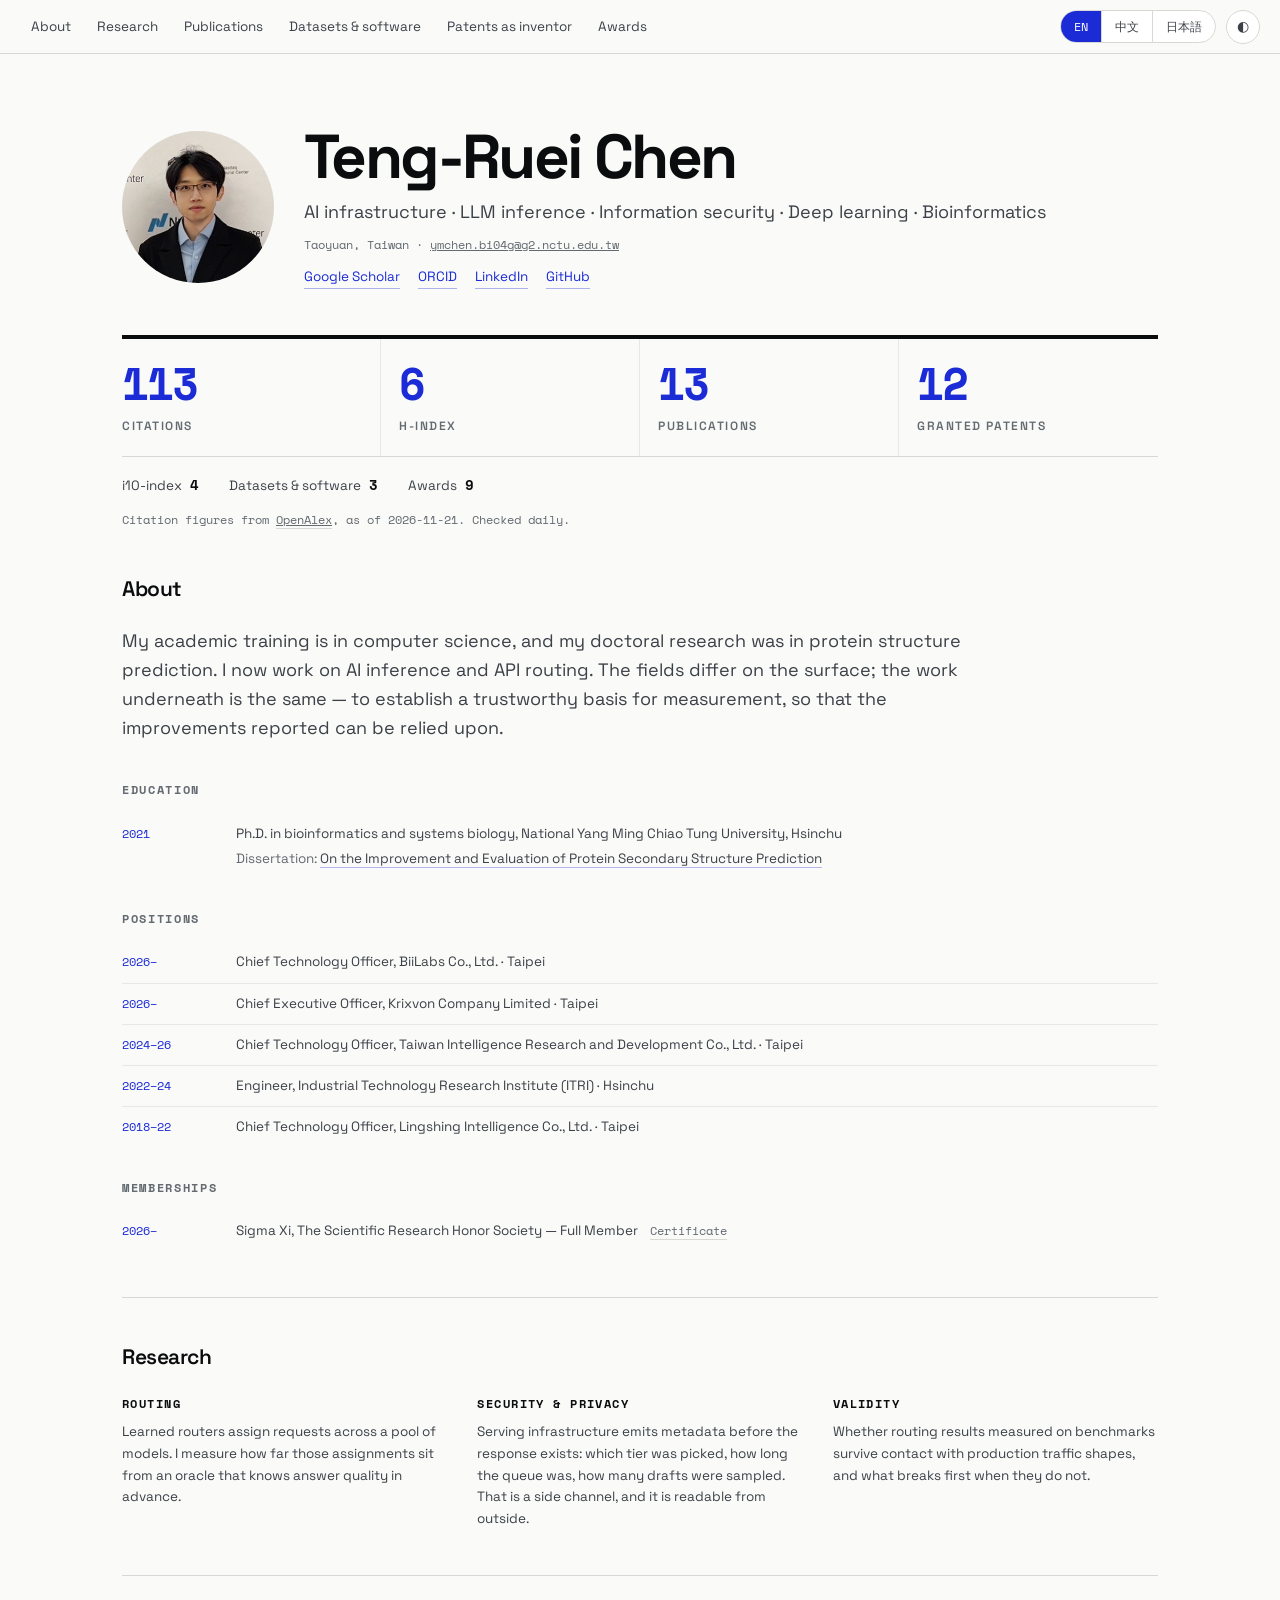
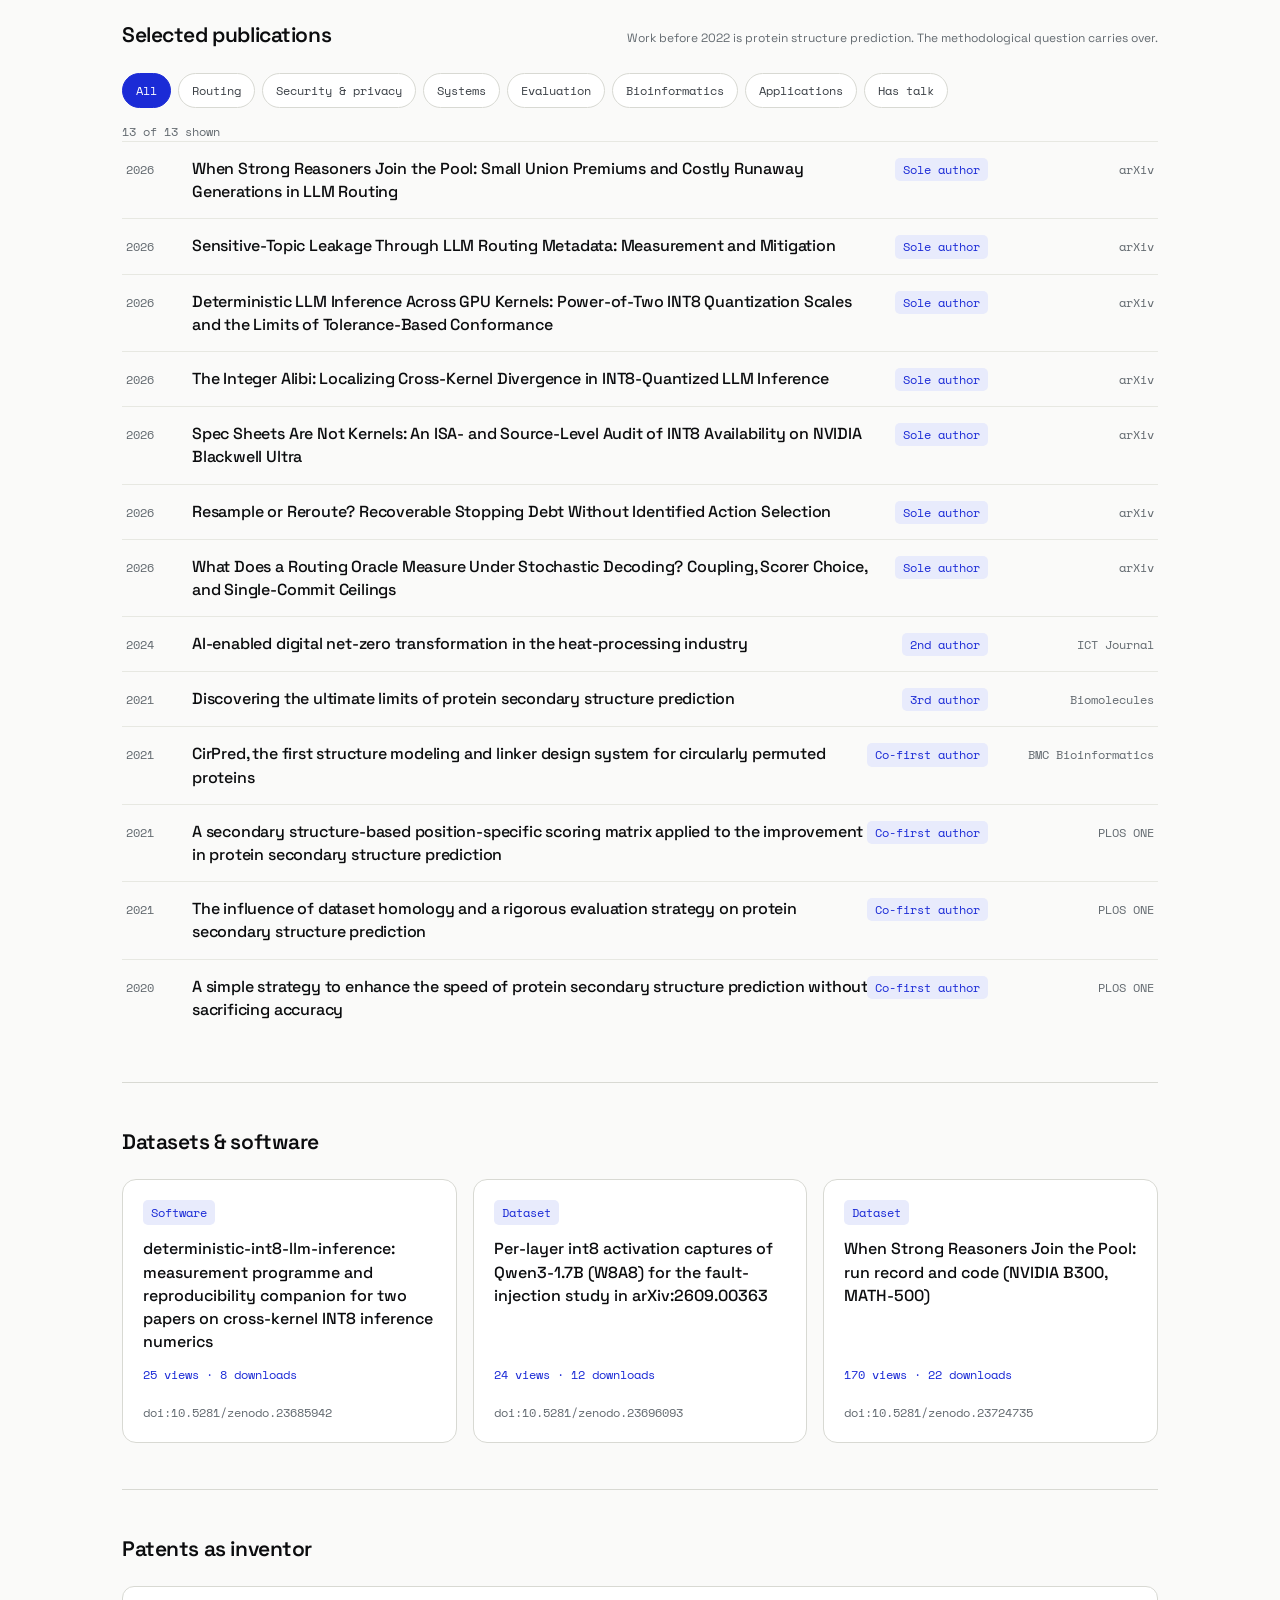
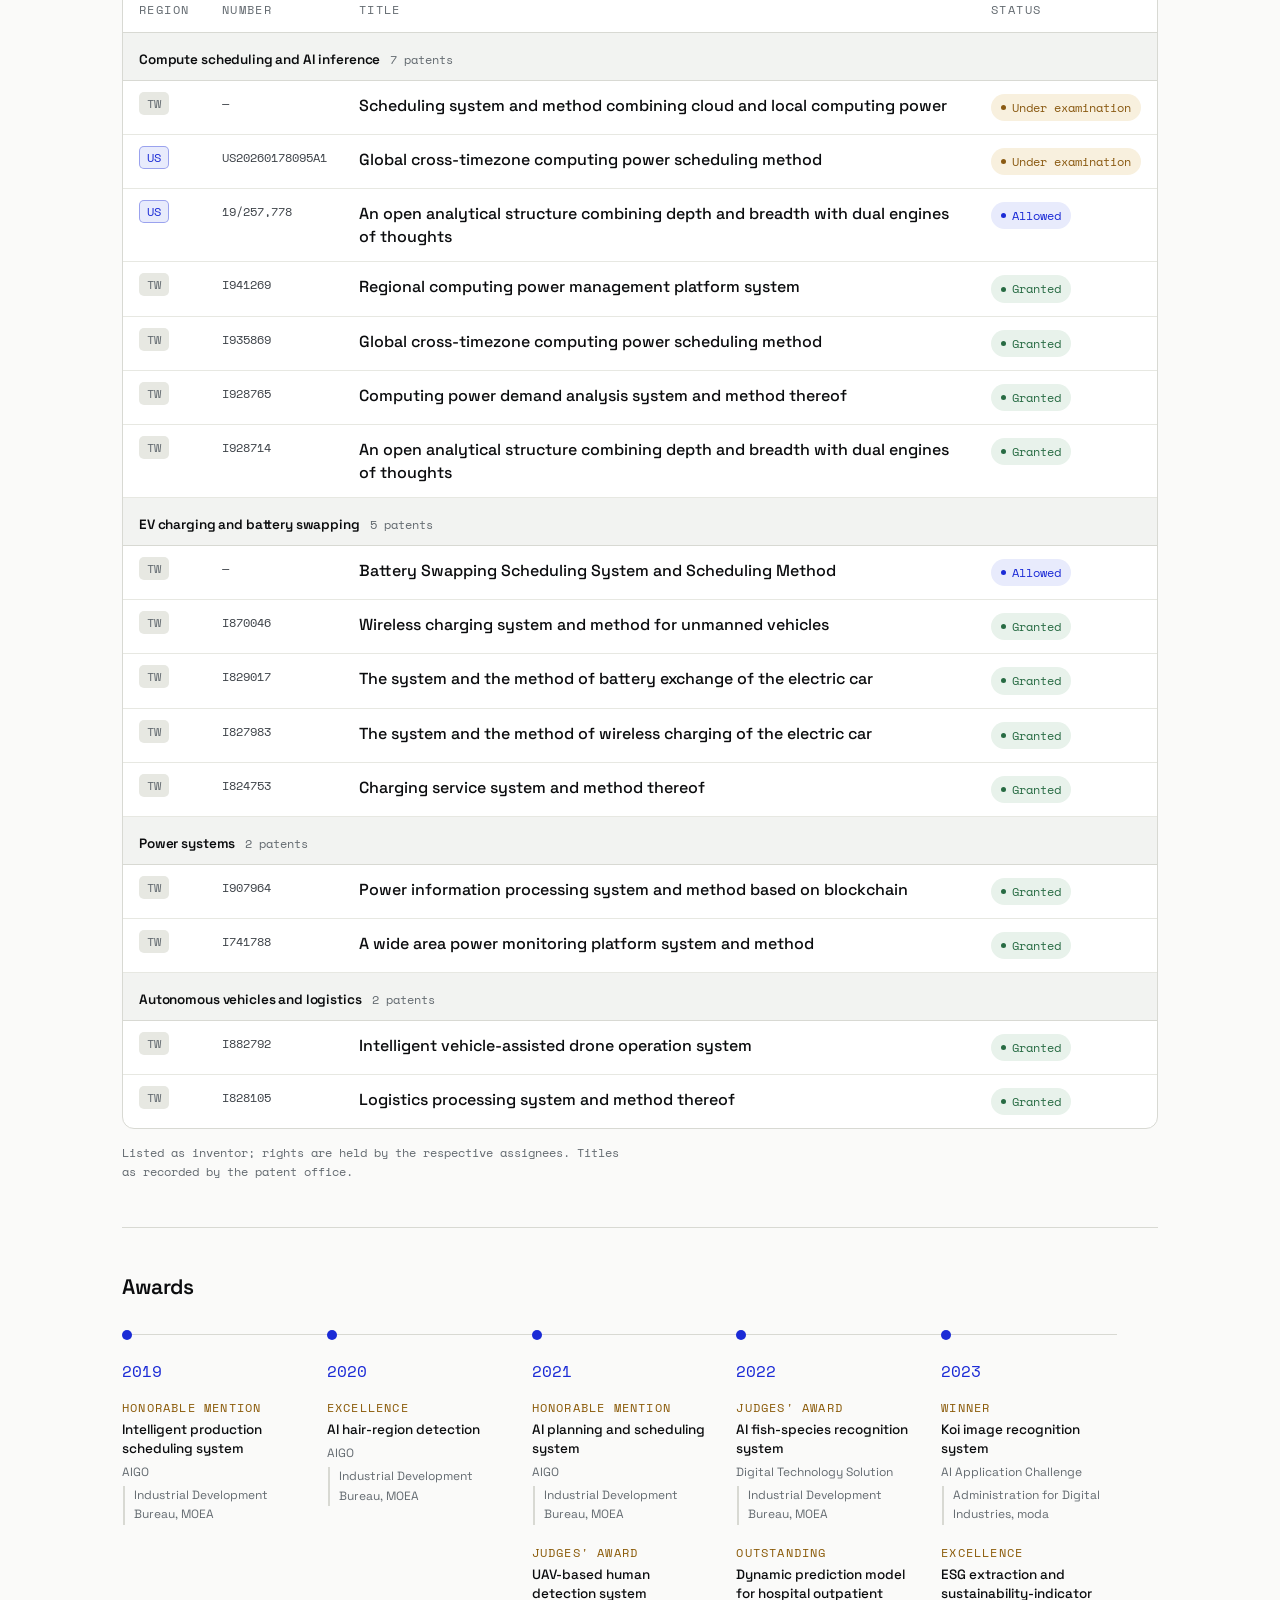
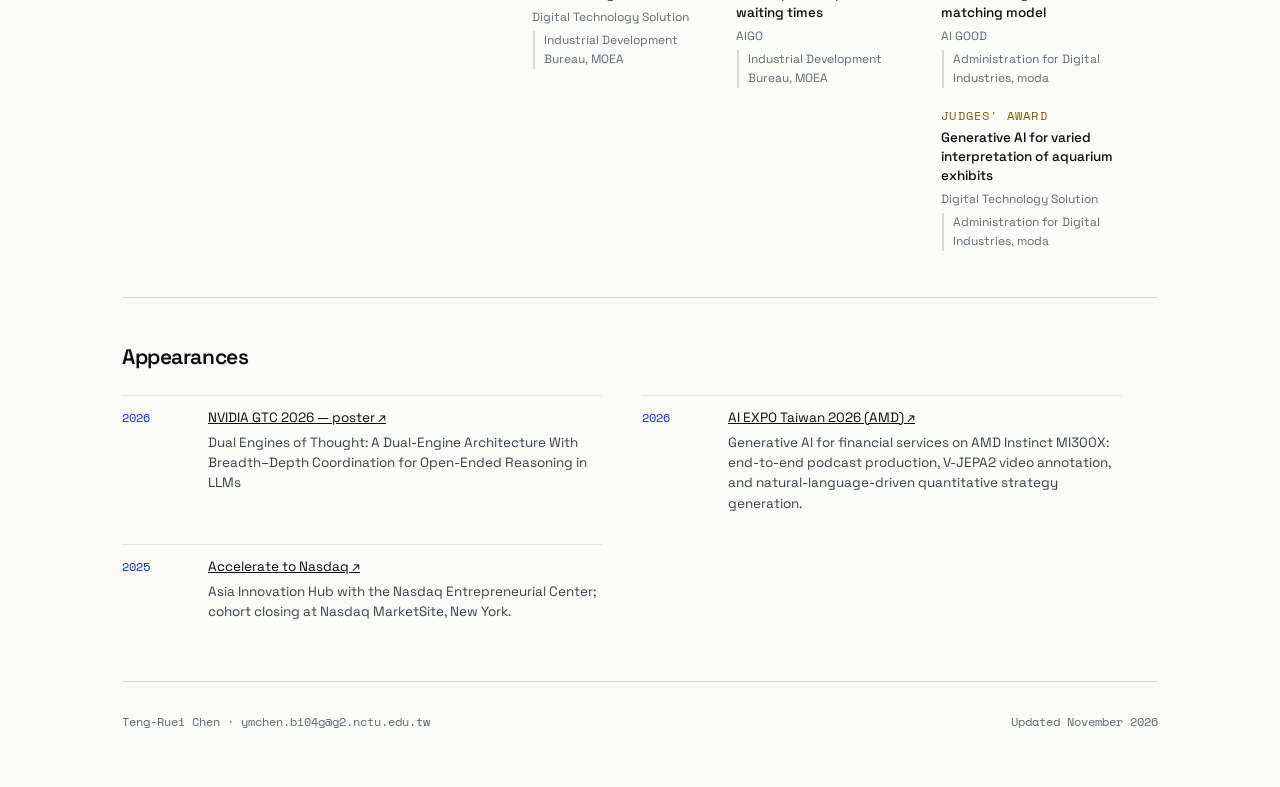
==== commit 972b5733: "Attach the membership certificate as an image" ====
--- a/index.html
+++ b/index.html
@@ -29,7 +29,7 @@
 <meta name="theme-color" content="#FAFAF9" media="(prefers-color-scheme: light)">
 <meta name="theme-color" content="#16191A" media="(prefers-color-scheme: dark)">
 <link rel="preconnect" href="https://fonts.googleapis.com"><link rel="preconnect" href="https://fonts.gstatic.com" crossorigin><link rel="stylesheet" href="https://fonts.googleapis.com/css2?family=Space+Grotesk:wght@400;500;600;700&family=Space+Mono:wght@400;700&display=swap">
-<link rel="stylesheet" href="assets/style.css?v=8cf655d6">
+<link rel="stylesheet" href="assets/style.css?v=74166505">
 </head>
 <body>
 <a class="skip" href="#about">Skip to content</a>
@@ -59,7 +59,7 @@
       <div class="cv-grid cv-stack">
         <dl class="cv-group"><h3>Education</h3><div class="cv-row"><dt>2021</dt><dd>Ph.D. in bioinformatics and systems biology, National Yang Ming Chiao Tung University, Hsinchu<span class="cv-sub">Dissertation: <a href="https://thesis.lib.nycu.edu.tw/items/eef98ceb-ef34-44bf-a0e3-51872cca0d24">On the Improvement and Evaluation of Protein Secondary Structure Prediction</a></span></dd></div></dl>
         <dl class="cv-group"><h3>Positions</h3><div class="cv-row"><dt>2026–</dt><dd>Chief Technology Officer, BiiLabs Co., Ltd. · Taipei</dd></div><div class="cv-row"><dt>2026–</dt><dd>Chief Executive Officer, Krixvon Company Limited · Taipei</dd></div><div class="cv-row"><dt>2024–26</dt><dd>Chief Technology Officer, Taiwan Intelligence Research and Development Co., Ltd. · Taipei</dd></div><div class="cv-row"><dt>2022–24</dt><dd>Engineer, Industrial Technology Research Institute (ITRI) · Hsinchu</dd></div><div class="cv-row"><dt>2018–22</dt><dd>Chief Technology Officer, Lingshing Intelligence Co., Ltd. · Taipei</dd></div></dl>
-        <dl class="cv-group"><h3>Memberships</h3><div class="cv-row"><dt>2026–</dt><dd>Sigma Xi, The Scientific Research Honor Society — Full Member</dd></div></dl>
+        <dl class="cv-group"><h3>Memberships</h3><div class="cv-row"><dt>2026–</dt><dd>Sigma Xi, The Scientific Research Honor Society — Full Member <a class="cv-proof" href="sigma-xi-certificate.jpg">Certificate</a></dd></div></dl>
       </div>
     </section>
 
--- a/assets/style.css
+++ b/assets/style.css
@@ -153,6 +153,9 @@
   border-bottom:1px solid color-mix(in srgb,var(--accent) 32%,transparent)}
 .cv-sub a:hover{color:var(--accent);border-color:var(--accent)}
 .cv-sub2{display:block;margin-top:2px;font-size:var(--t-xs);color:var(--ink3);line-height:1.5}
+.cv-proof{margin-left:9px;font-family:var(--mono);font-size:var(--t-xs);color:var(--ink3);
+  text-decoration:none;border-bottom:1px solid var(--line);white-space:nowrap}
+.cv-proof:hover{color:var(--accent);border-color:var(--accent)}
 .cv-row{display:grid;grid-template-columns:96px minmax(0,1fr);gap:18px;padding-block:10px;
   border-top:1px solid var(--hair);align-items:baseline}
 .cv-row:first-of-type{border-top:0}
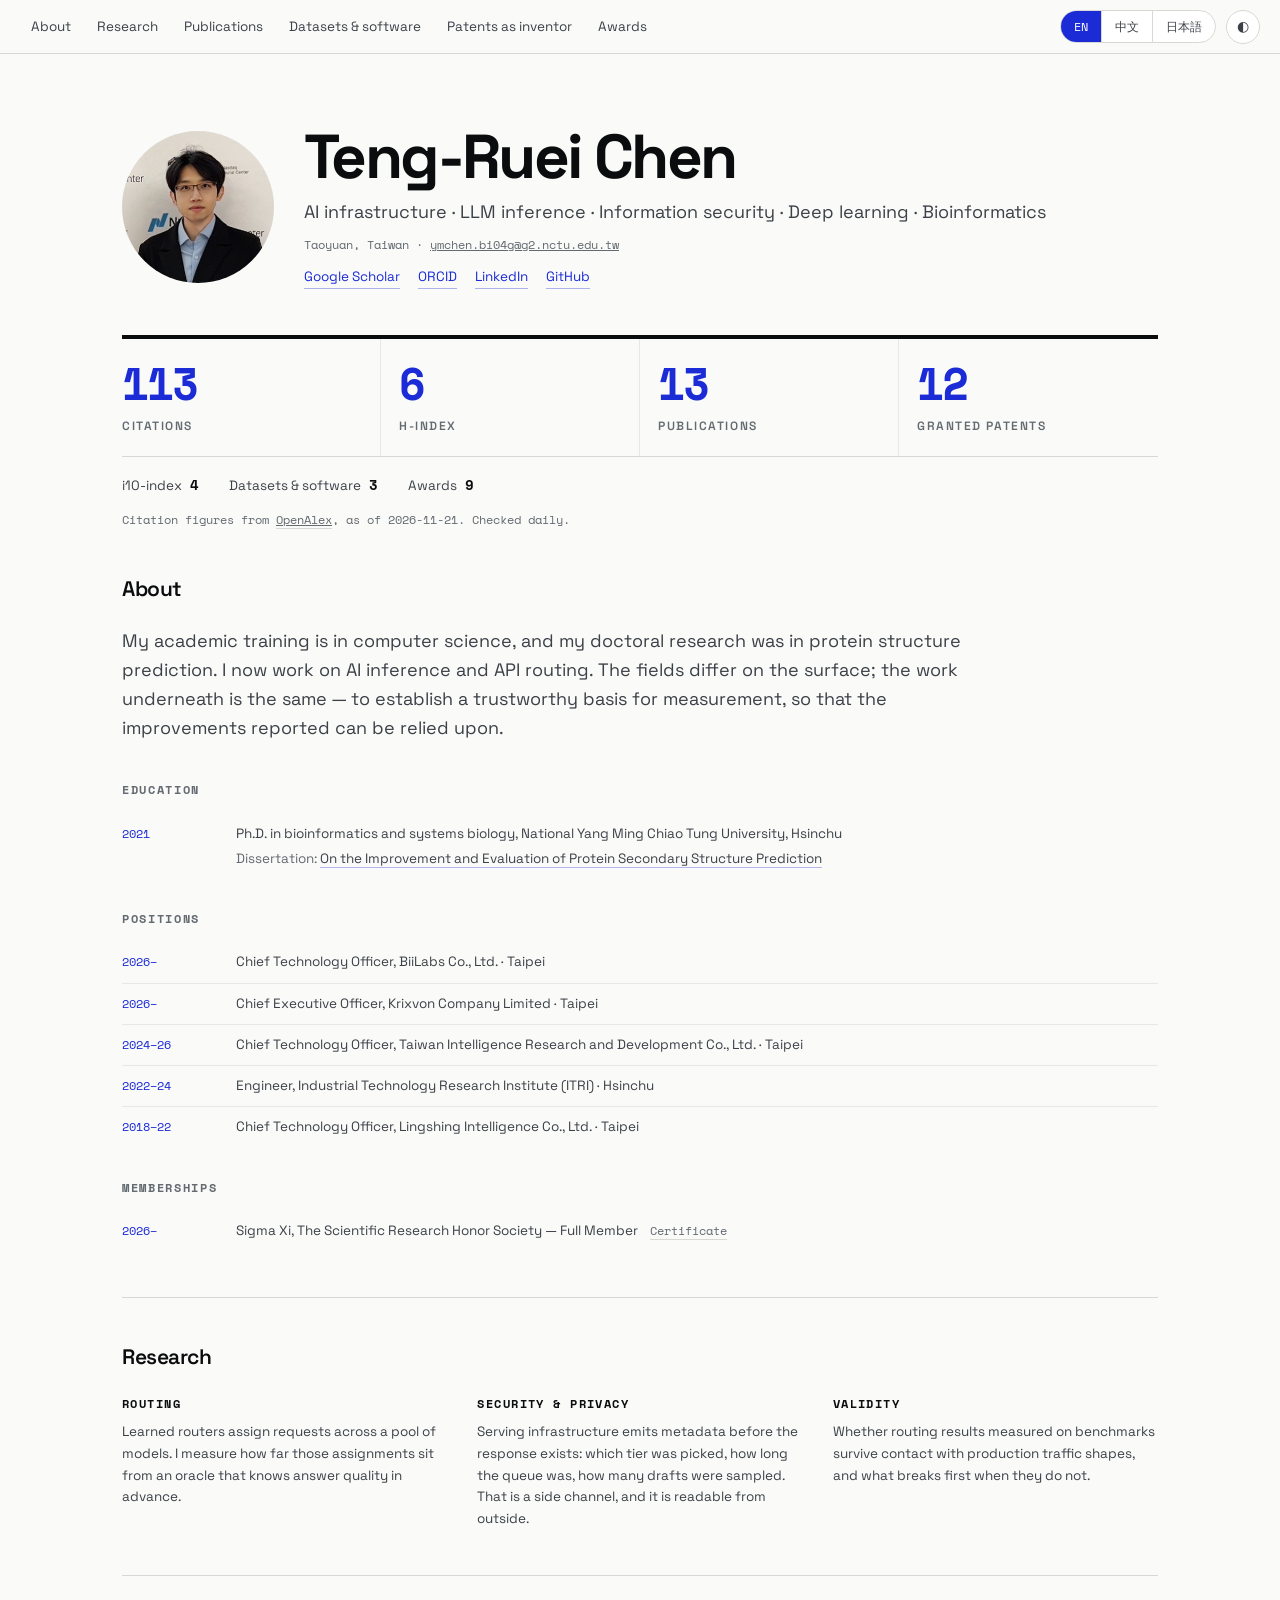
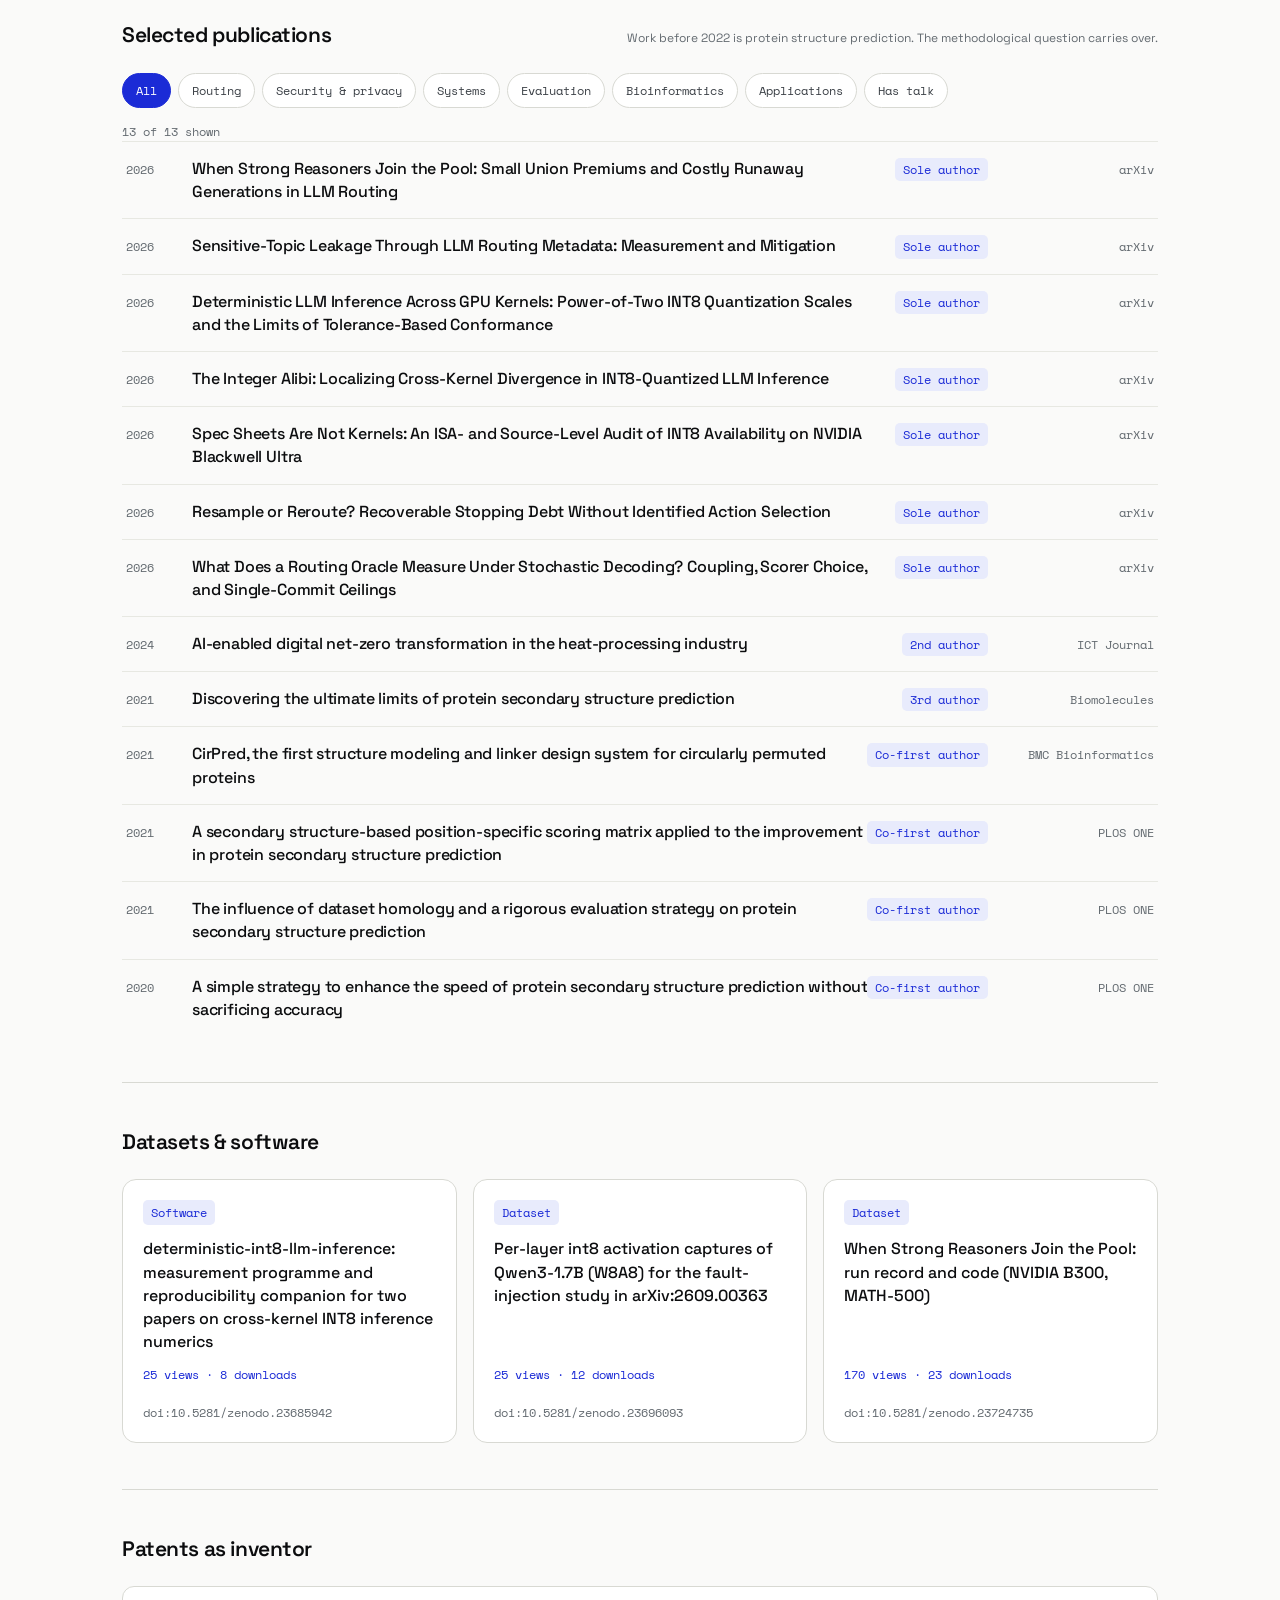
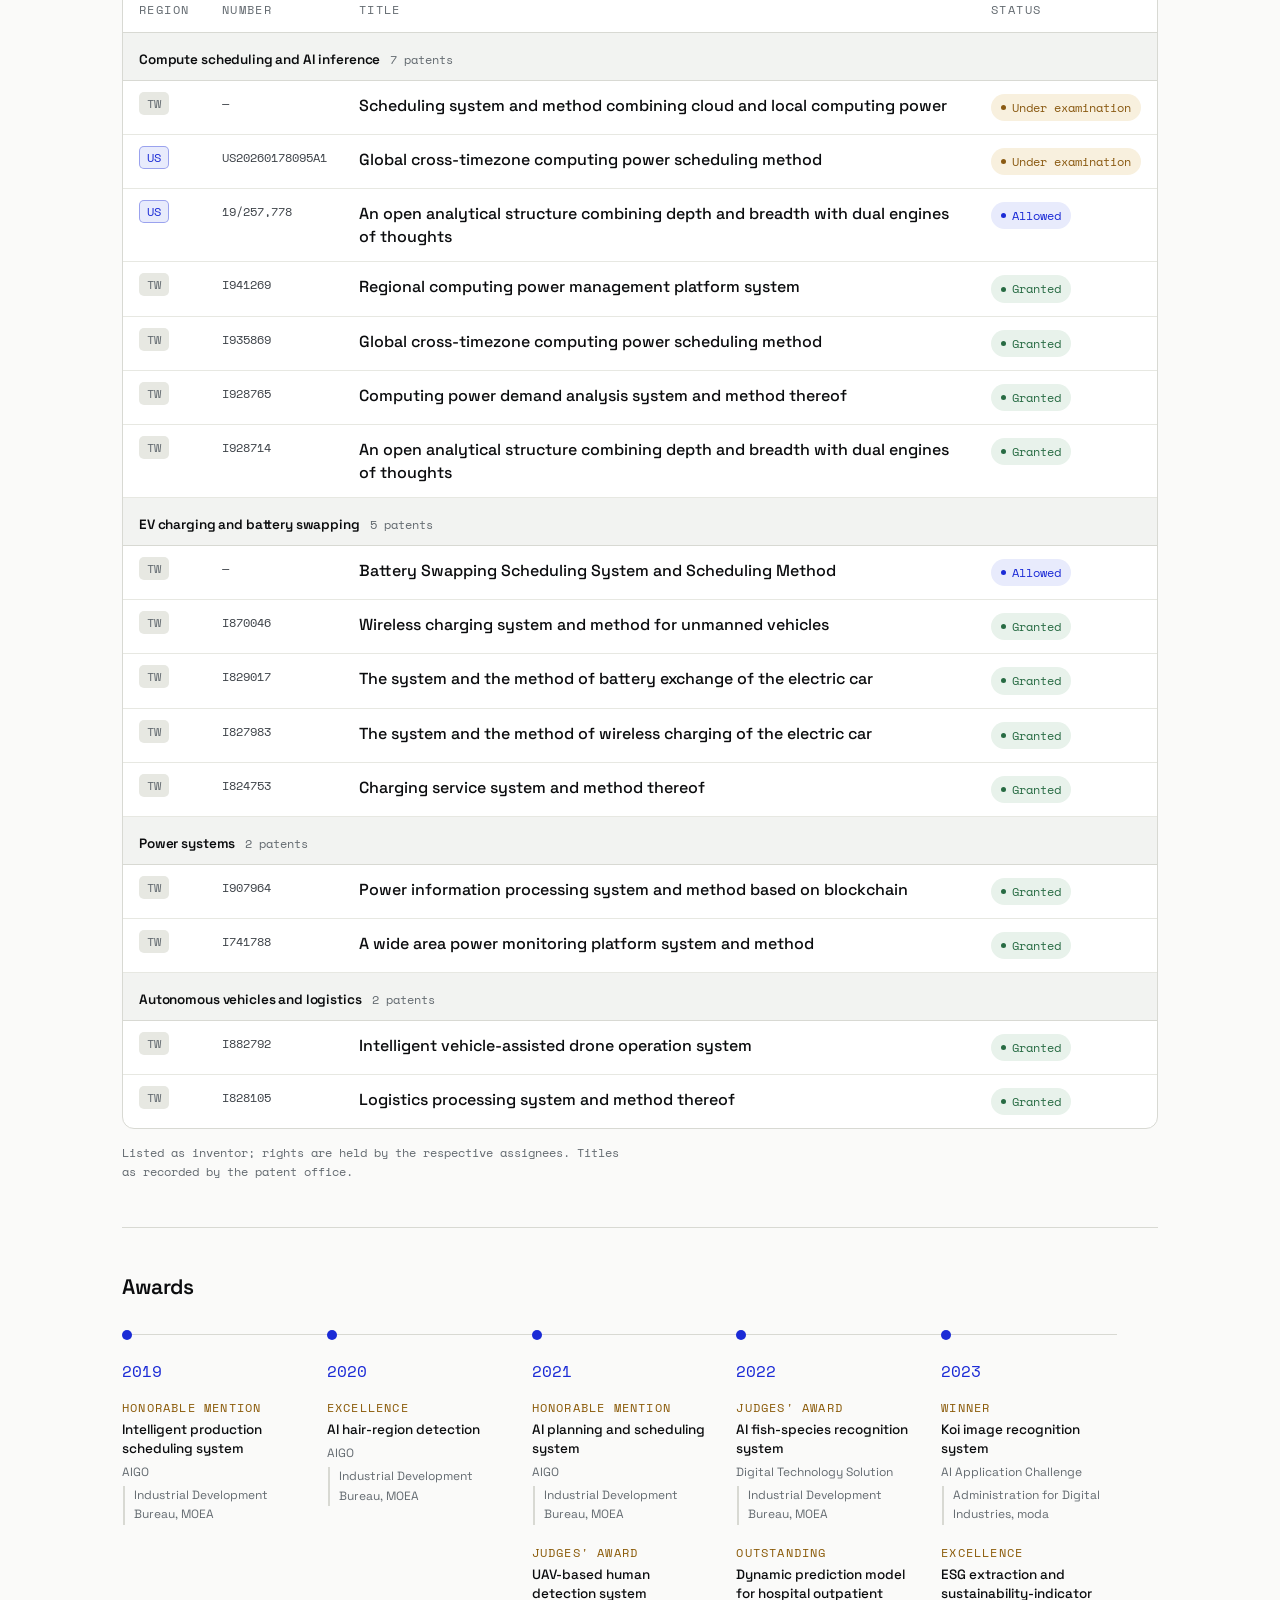
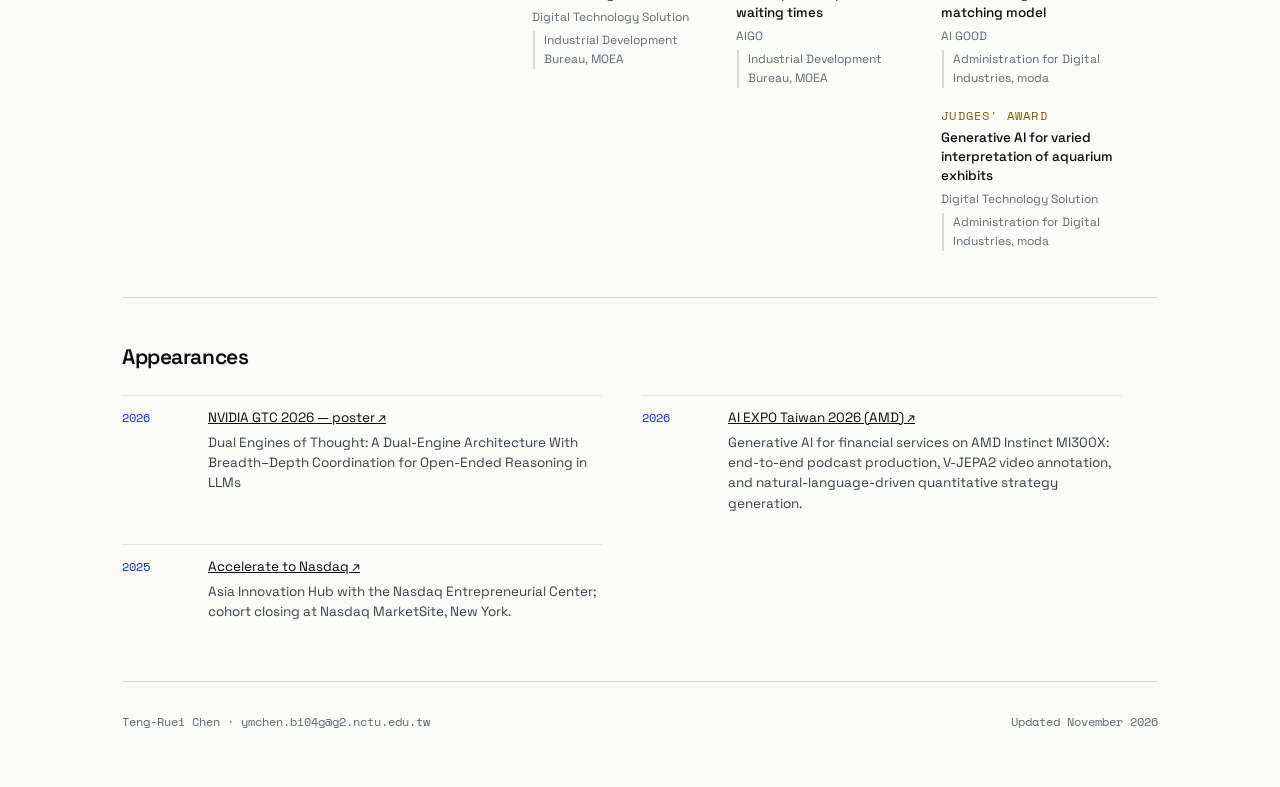
==== commit 56001af2: "Refresh citation and deposit figures Automated: python3 refresh_metrics.py && python3 build.py" ====
--- a/index.html
+++ b/index.html
@@ -299,7 +299,7 @@
 
     <section class="sec" id="deposits">
       <div class="sec-head"><h2 class="big">Datasets &amp; software</h2></div>
-      <div class="dep-grid"><a class="dep" href="https://doi.org/10.5281/zenodo.23685942"><span class="jur">Software</span><span class="dep-t">deterministic-int8-llm-inference: measurement programme and reproducibility companion for two papers on cross-kernel INT8 inference numerics</span><span class="dep-stat">25 views · 8 downloads</span><span class="t-doi">doi:10.5281/zenodo.23685942</span></a><a class="dep" href="https://doi.org/10.5281/zenodo.23696093"><span class="jur">Dataset</span><span class="dep-t">Per-layer int8 activation captures of Qwen3-1.7B (W8A8) for the fault-injection study in arXiv:2609.00363</span><span class="dep-stat">24 views · 12 downloads</span><span class="t-doi">doi:10.5281/zenodo.23696093</span></a><a class="dep" href="https://doi.org/10.5281/zenodo.23724735"><span class="jur">Dataset</span><span class="dep-t">When Strong Reasoners Join the Pool: run record and code (NVIDIA B300, MATH-500)</span><span class="dep-stat">170 views · 22 downloads</span><span class="t-doi">doi:10.5281/zenodo.23724735</span></a></div>
+      <div class="dep-grid"><a class="dep" href="https://doi.org/10.5281/zenodo.23685942"><span class="jur">Software</span><span class="dep-t">deterministic-int8-llm-inference: measurement programme and reproducibility companion for two papers on cross-kernel INT8 inference numerics</span><span class="dep-stat">25 views · 8 downloads</span><span class="t-doi">doi:10.5281/zenodo.23685942</span></a><a class="dep" href="https://doi.org/10.5281/zenodo.23696093"><span class="jur">Dataset</span><span class="dep-t">Per-layer int8 activation captures of Qwen3-1.7B (W8A8) for the fault-injection study in arXiv:2609.00363</span><span class="dep-stat">25 views · 12 downloads</span><span class="t-doi">doi:10.5281/zenodo.23696093</span></a><a class="dep" href="https://doi.org/10.5281/zenodo.23724735"><span class="jur">Dataset</span><span class="dep-t">When Strong Reasoners Join the Pool: run record and code (NVIDIA B300, MATH-500)</span><span class="dep-stat">170 views · 23 downloads</span><span class="t-doi">doi:10.5281/zenodo.23724735</span></a></div>
     </section>
 
     <section class="sec" id="patents">
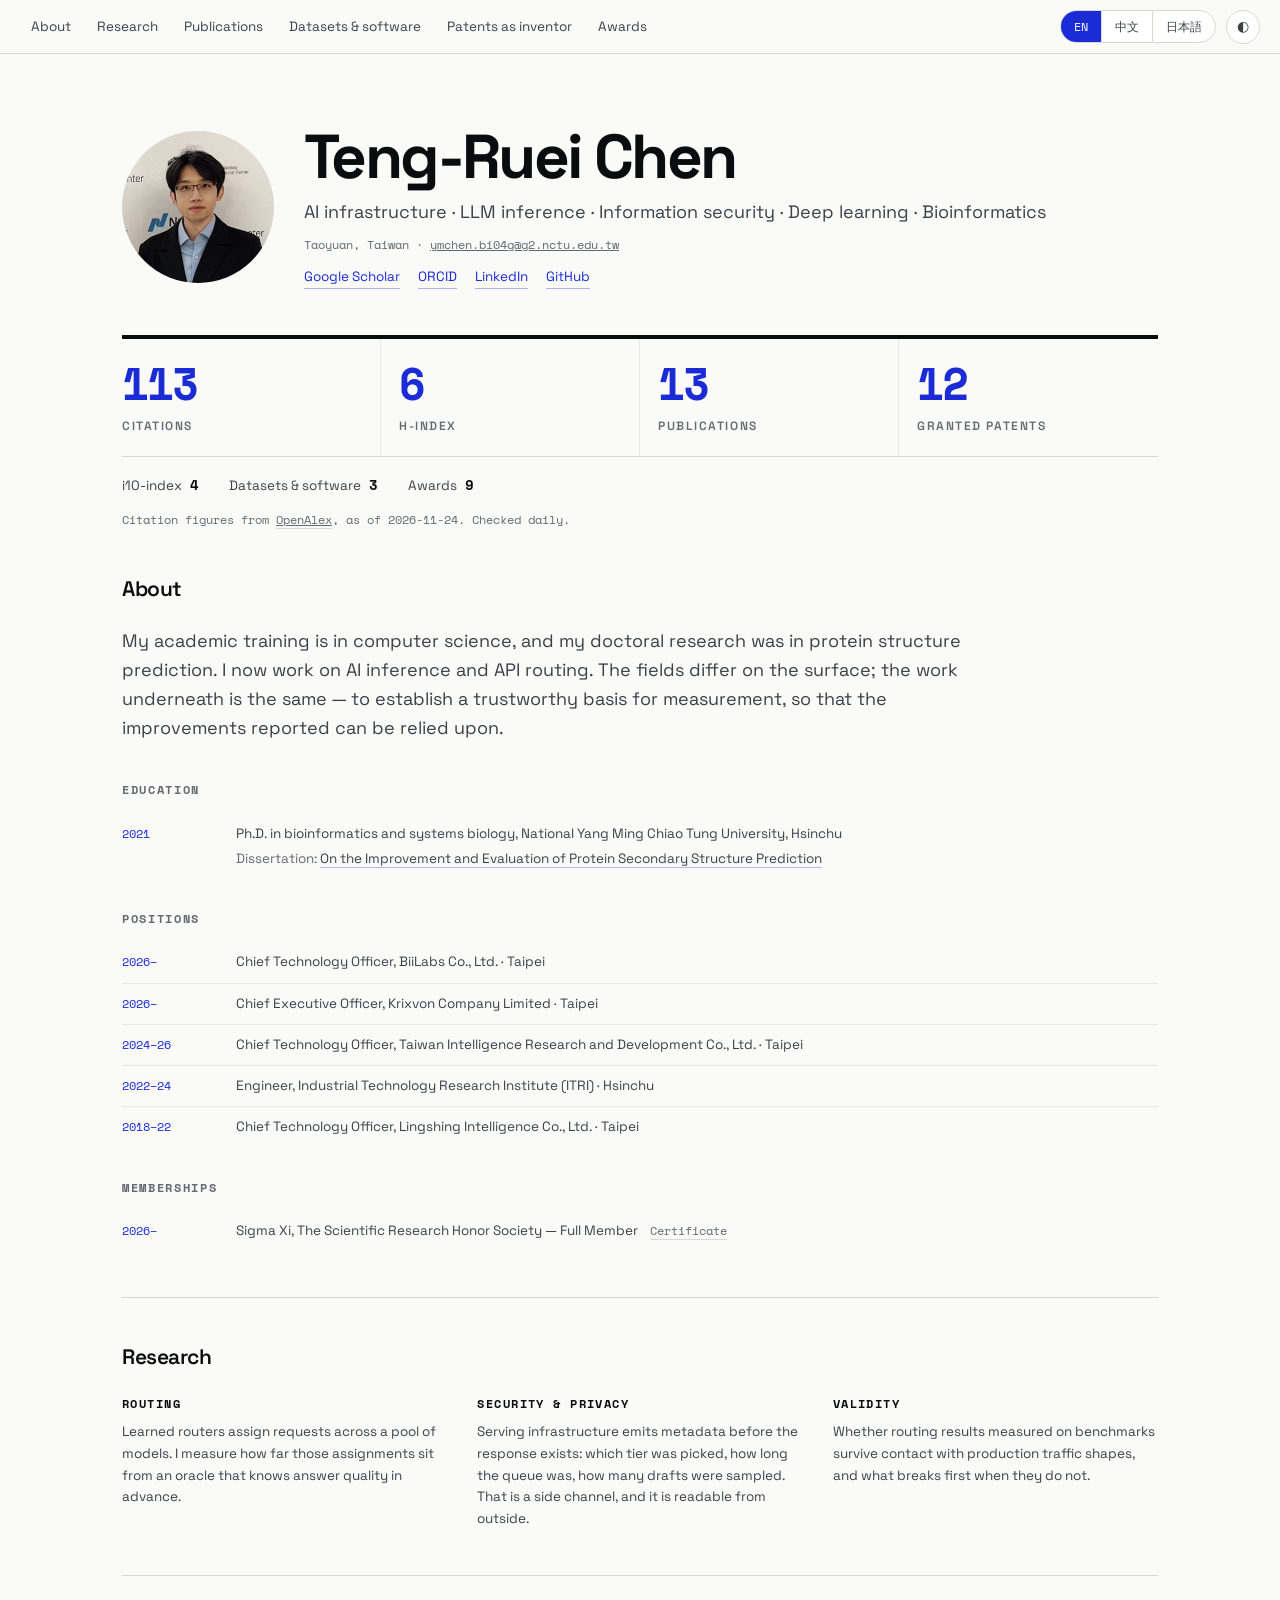
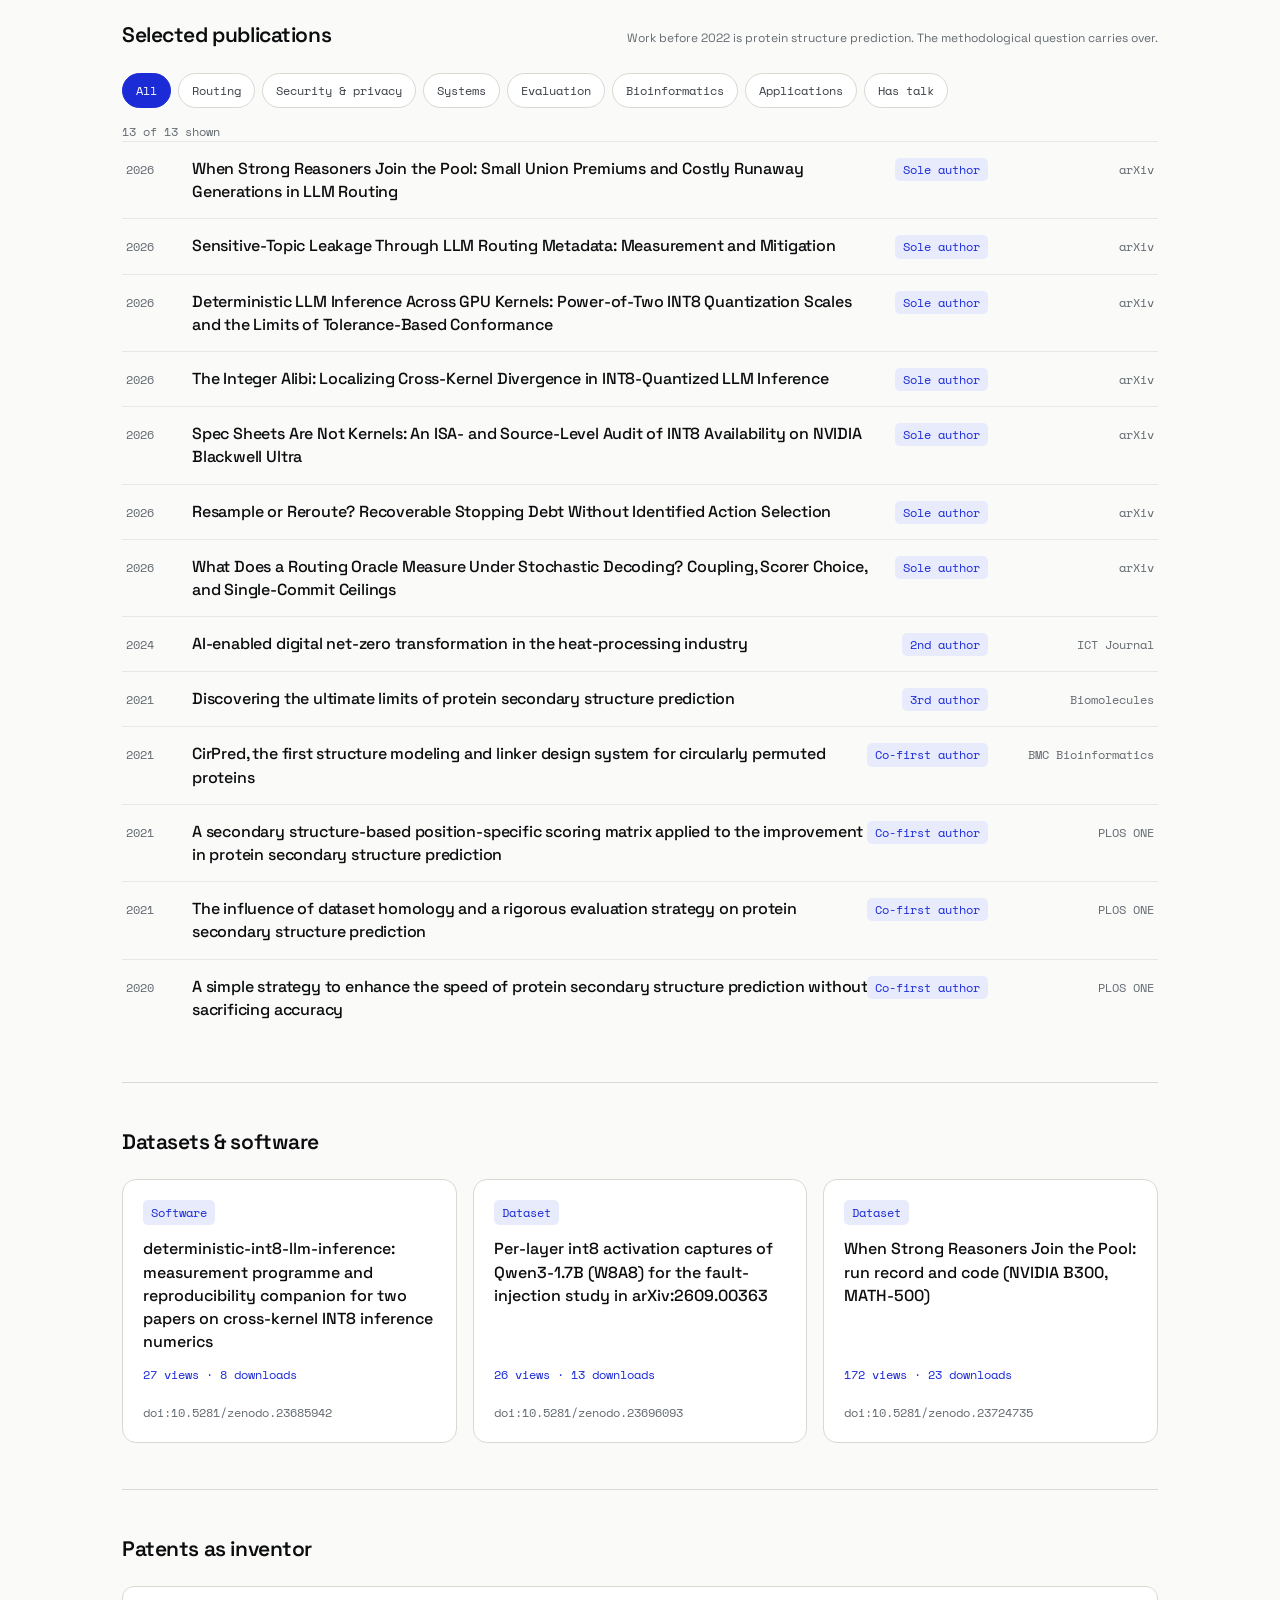
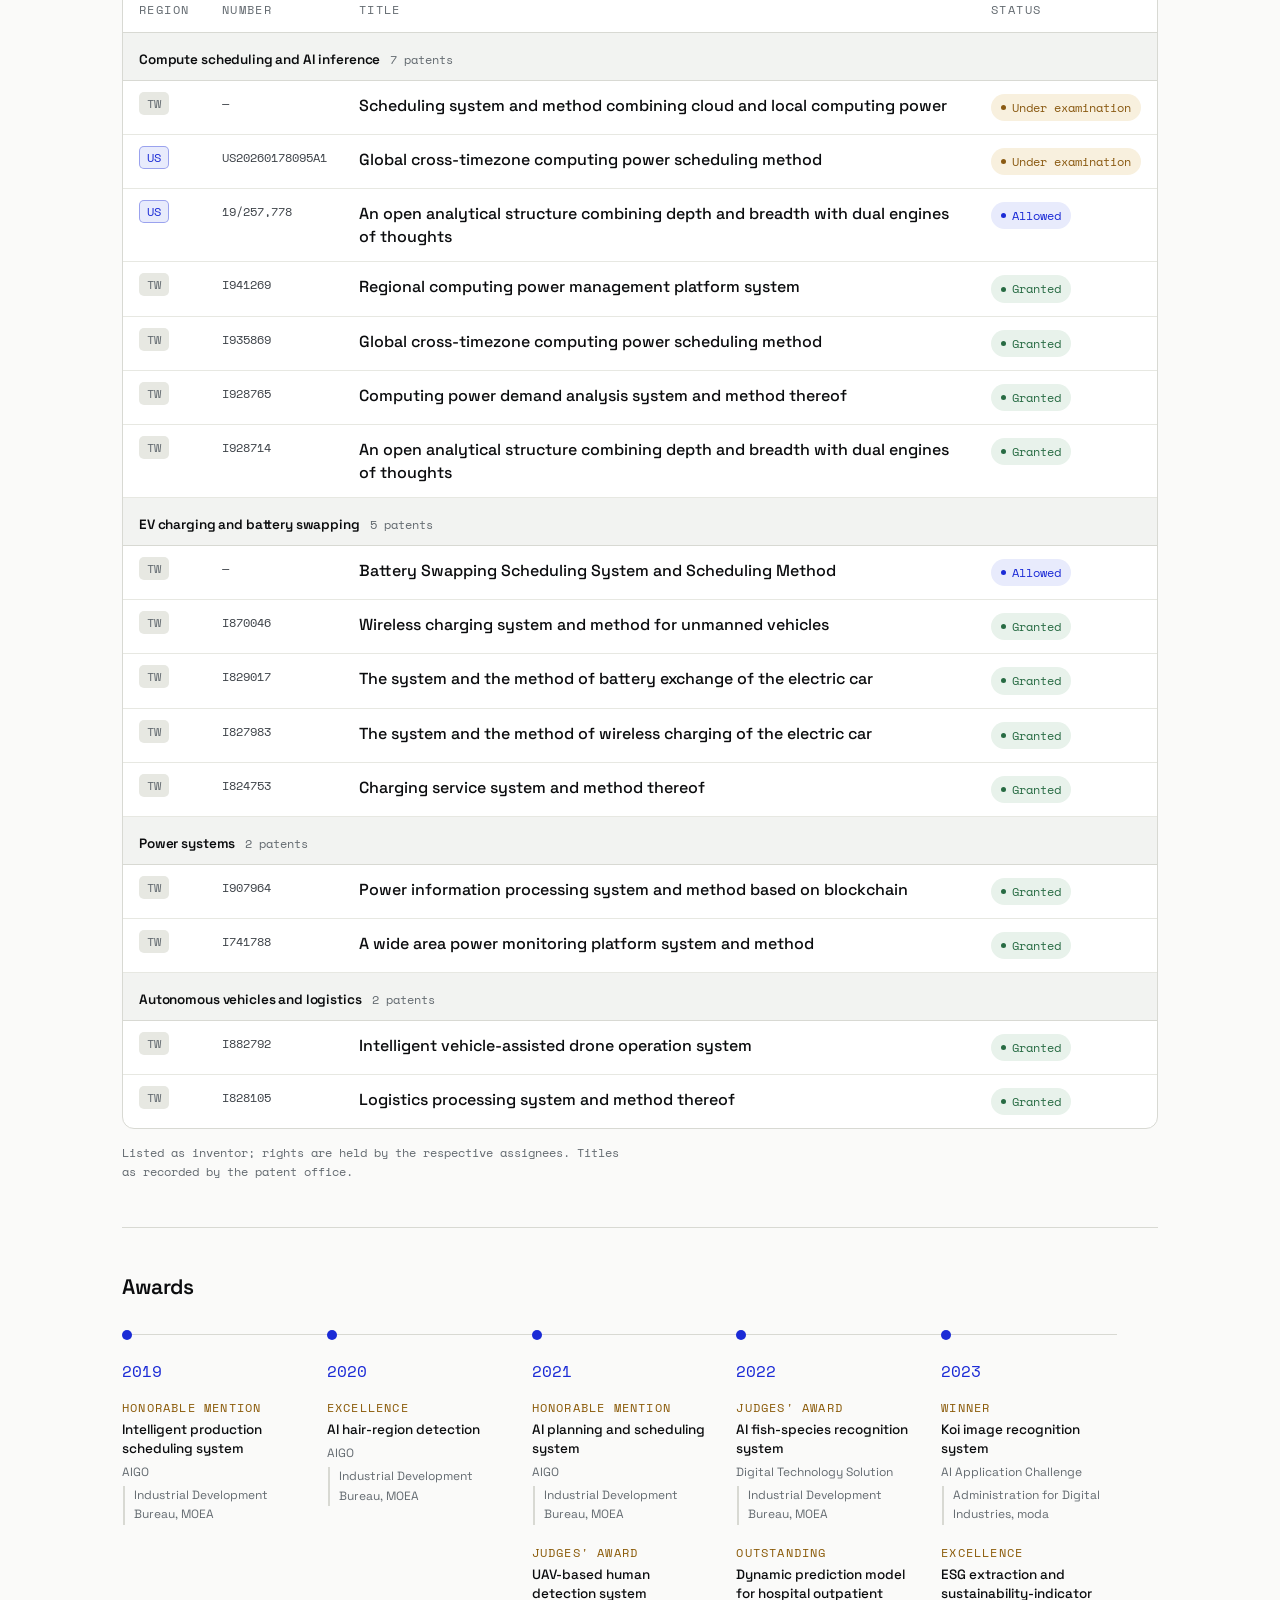
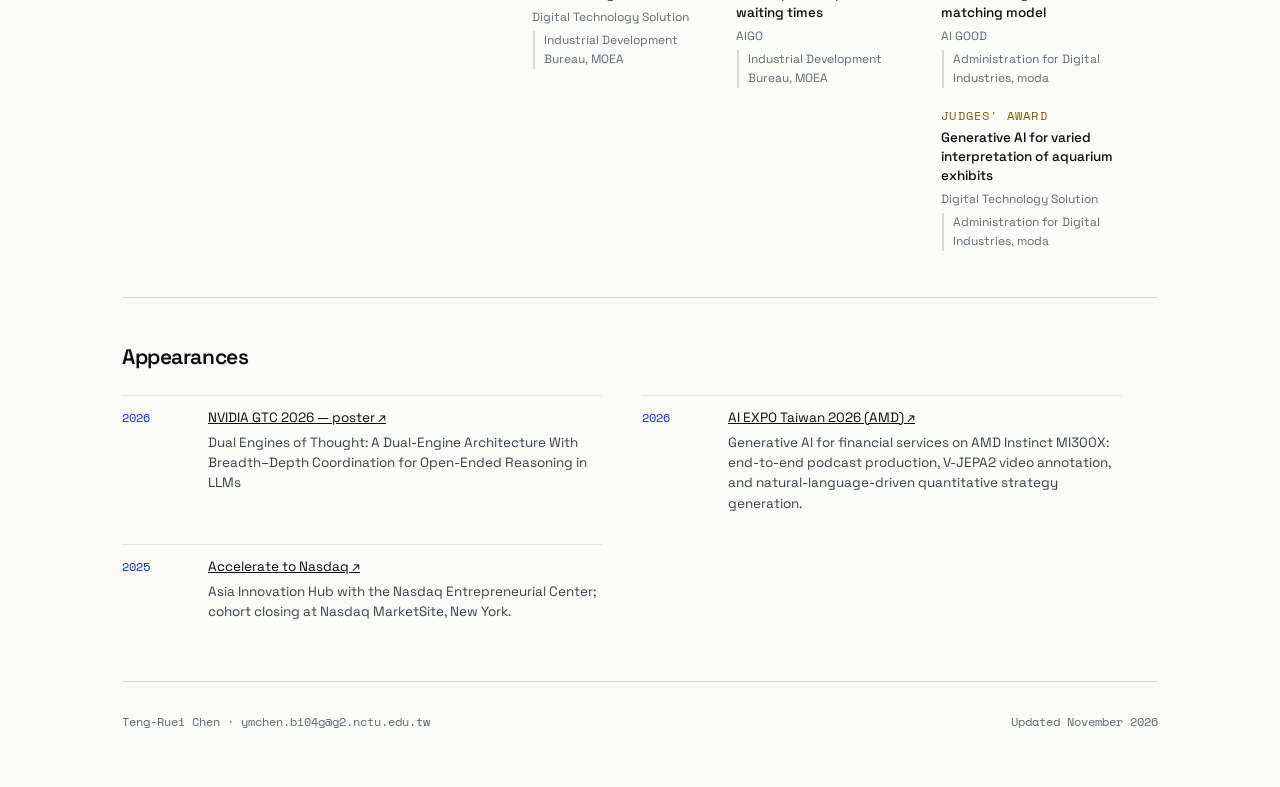
==== commit 1ca17fc5: "Refresh citation and deposit figures Automated: python3 refresh_metrics.py && python3 build.py" ====
--- a/index.html
+++ b/index.html
@@ -51,7 +51,7 @@
   </div>
 </header>
   <div class="col">
-    <div class="kpi"><div class="kpi-main"><div><b>113</b><span>Citations</span></div><div><b>6</b><span>h-index</span></div><div><b>13</b><span>Publications</span></div><div><b>12</b><span>Granted patents</span></div></div><div class="kpi-strip"><span>i10-index<b>4</b></span><span>Datasets &amp; software<b>3</b></span><span>Awards<b>9</b></span></div><p class="kpi-src">Citation figures from <a href="https://openalex.org/A5091465074">OpenAlex</a>, as of 2026-11-21. Checked daily.</p></div>
+    <div class="kpi"><div class="kpi-main"><div><b>113</b><span>Citations</span></div><div><b>6</b><span>h-index</span></div><div><b>13</b><span>Publications</span></div><div><b>12</b><span>Granted patents</span></div></div><div class="kpi-strip"><span>i10-index<b>4</b></span><span>Datasets &amp; software<b>3</b></span><span>Awards<b>9</b></span></div><p class="kpi-src">Citation figures from <a href="https://openalex.org/A5091465074">OpenAlex</a>, as of 2026-11-24. Checked daily.</p></div>
 
     <section class="sec" id="about">
       <span class="eyebrow">About</span>
@@ -299,7 +299,7 @@
 
     <section class="sec" id="deposits">
       <div class="sec-head"><h2 class="big">Datasets &amp; software</h2></div>
-      <div class="dep-grid"><a class="dep" href="https://doi.org/10.5281/zenodo.23685942"><span class="jur">Software</span><span class="dep-t">deterministic-int8-llm-inference: measurement programme and reproducibility companion for two papers on cross-kernel INT8 inference numerics</span><span class="dep-stat">25 views · 8 downloads</span><span class="t-doi">doi:10.5281/zenodo.23685942</span></a><a class="dep" href="https://doi.org/10.5281/zenodo.23696093"><span class="jur">Dataset</span><span class="dep-t">Per-layer int8 activation captures of Qwen3-1.7B (W8A8) for the fault-injection study in arXiv:2609.00363</span><span class="dep-stat">25 views · 12 downloads</span><span class="t-doi">doi:10.5281/zenodo.23696093</span></a><a class="dep" href="https://doi.org/10.5281/zenodo.23724735"><span class="jur">Dataset</span><span class="dep-t">When Strong Reasoners Join the Pool: run record and code (NVIDIA B300, MATH-500)</span><span class="dep-stat">170 views · 23 downloads</span><span class="t-doi">doi:10.5281/zenodo.23724735</span></a></div>
+      <div class="dep-grid"><a class="dep" href="https://doi.org/10.5281/zenodo.23685942"><span class="jur">Software</span><span class="dep-t">deterministic-int8-llm-inference: measurement programme and reproducibility companion for two papers on cross-kernel INT8 inference numerics</span><span class="dep-stat">27 views · 8 downloads</span><span class="t-doi">doi:10.5281/zenodo.23685942</span></a><a class="dep" href="https://doi.org/10.5281/zenodo.23696093"><span class="jur">Dataset</span><span class="dep-t">Per-layer int8 activation captures of Qwen3-1.7B (W8A8) for the fault-injection study in arXiv:2609.00363</span><span class="dep-stat">26 views · 13 downloads</span><span class="t-doi">doi:10.5281/zenodo.23696093</span></a><a class="dep" href="https://doi.org/10.5281/zenodo.23724735"><span class="jur">Dataset</span><span class="dep-t">When Strong Reasoners Join the Pool: run record and code (NVIDIA B300, MATH-500)</span><span class="dep-stat">172 views · 23 downloads</span><span class="t-doi">doi:10.5281/zenodo.23724735</span></a></div>
     </section>
 
     <section class="sec" id="patents">
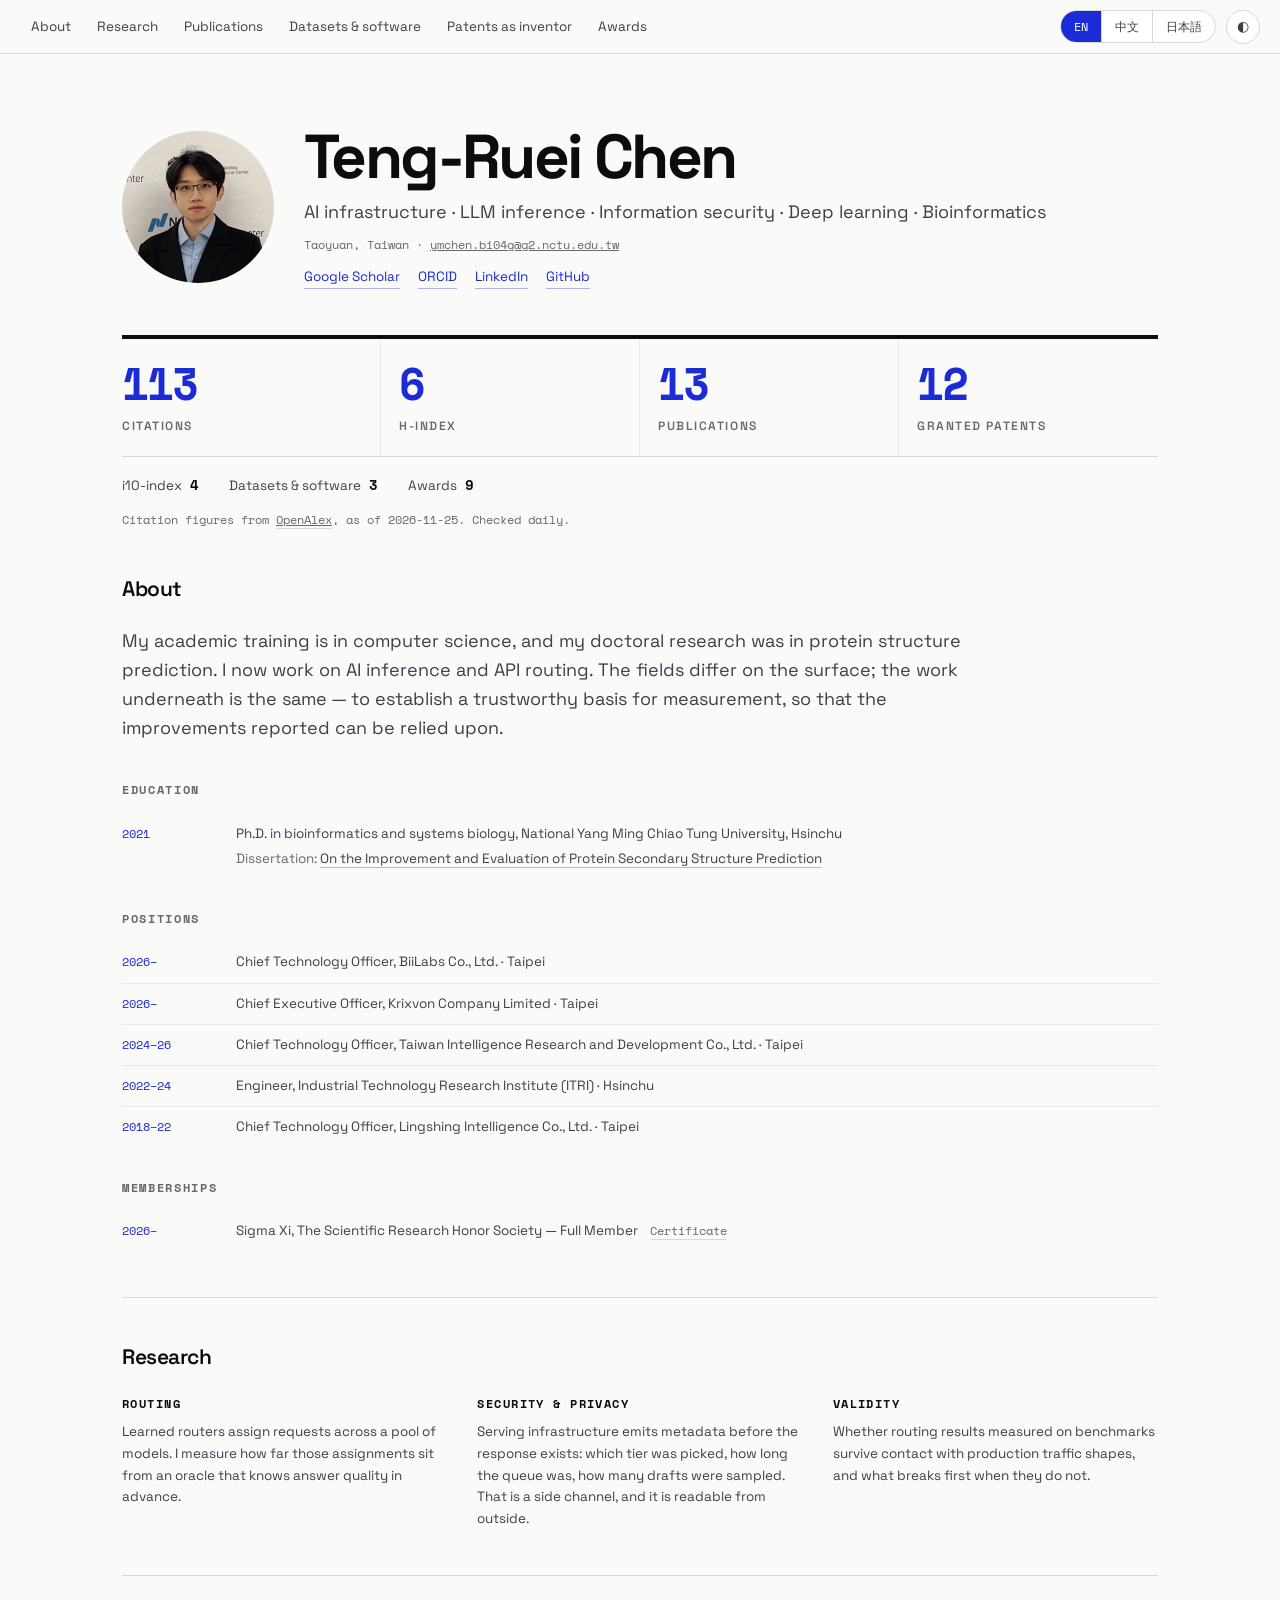
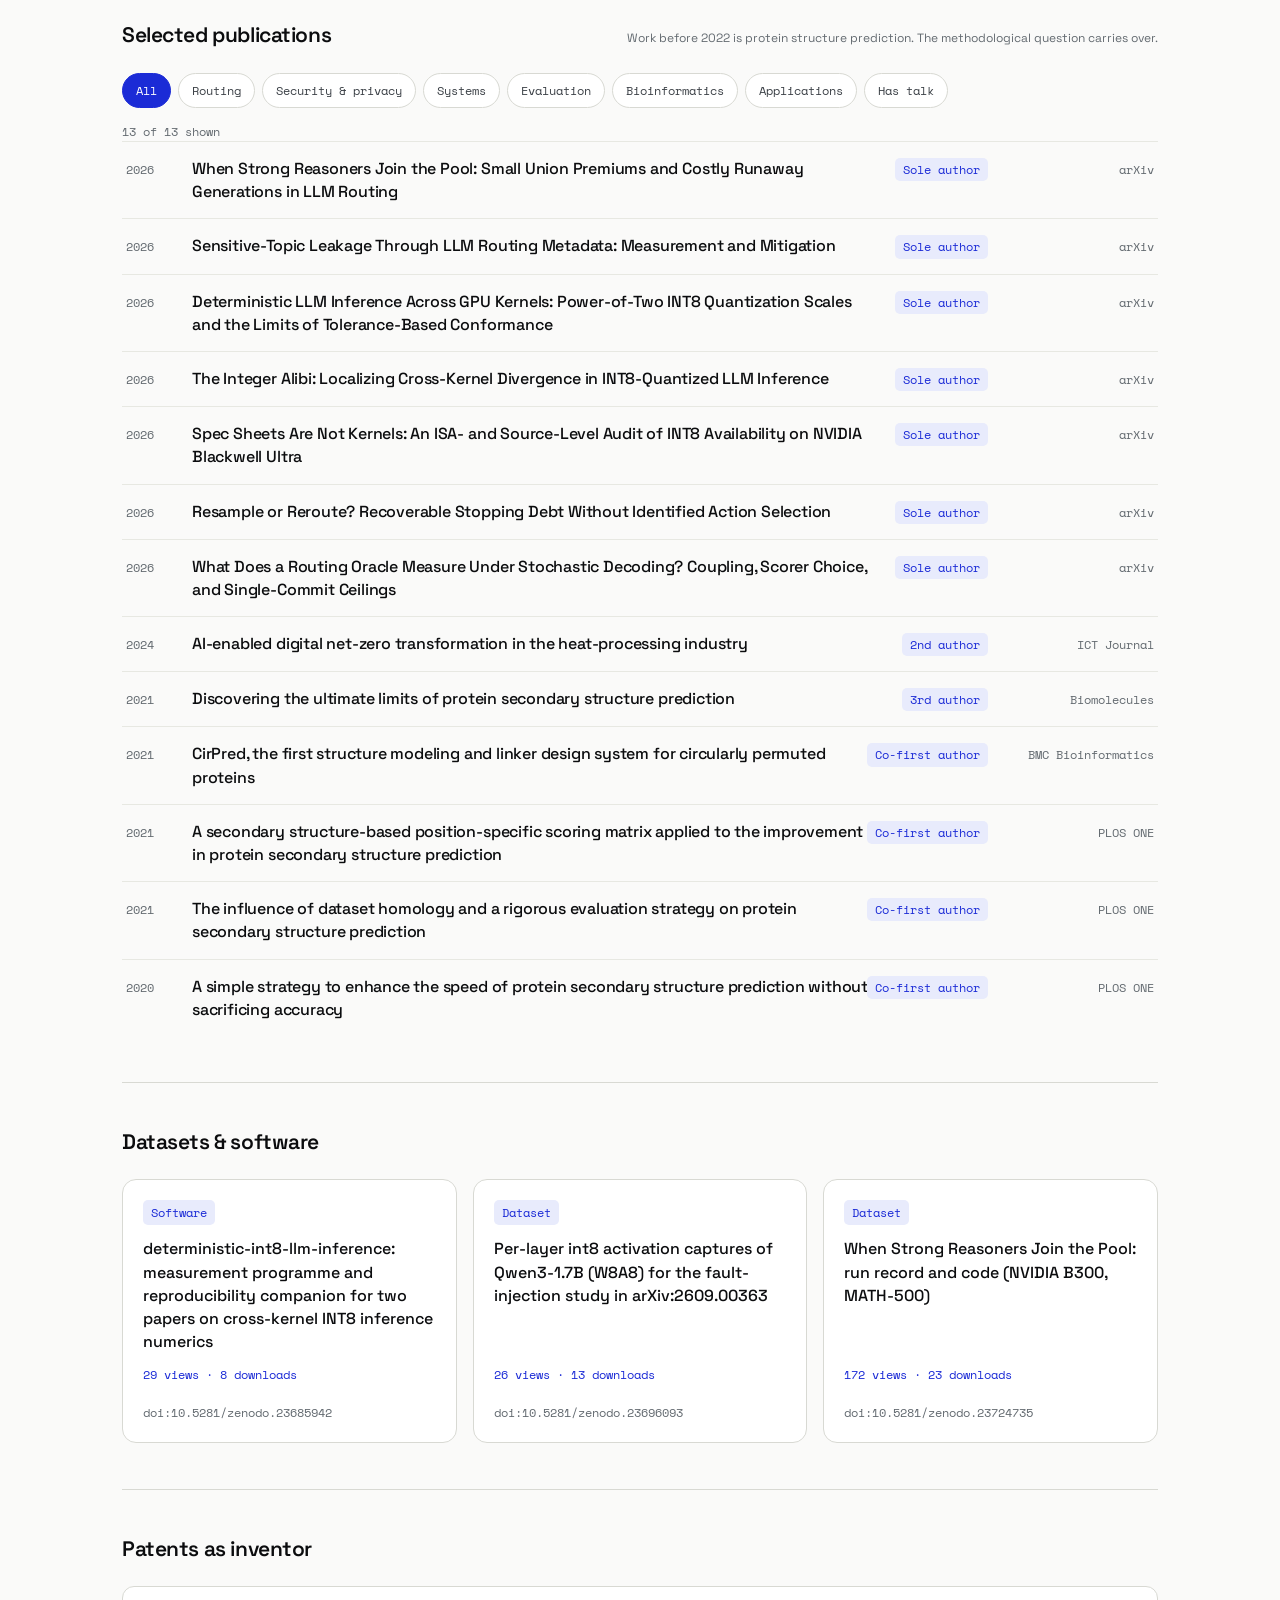
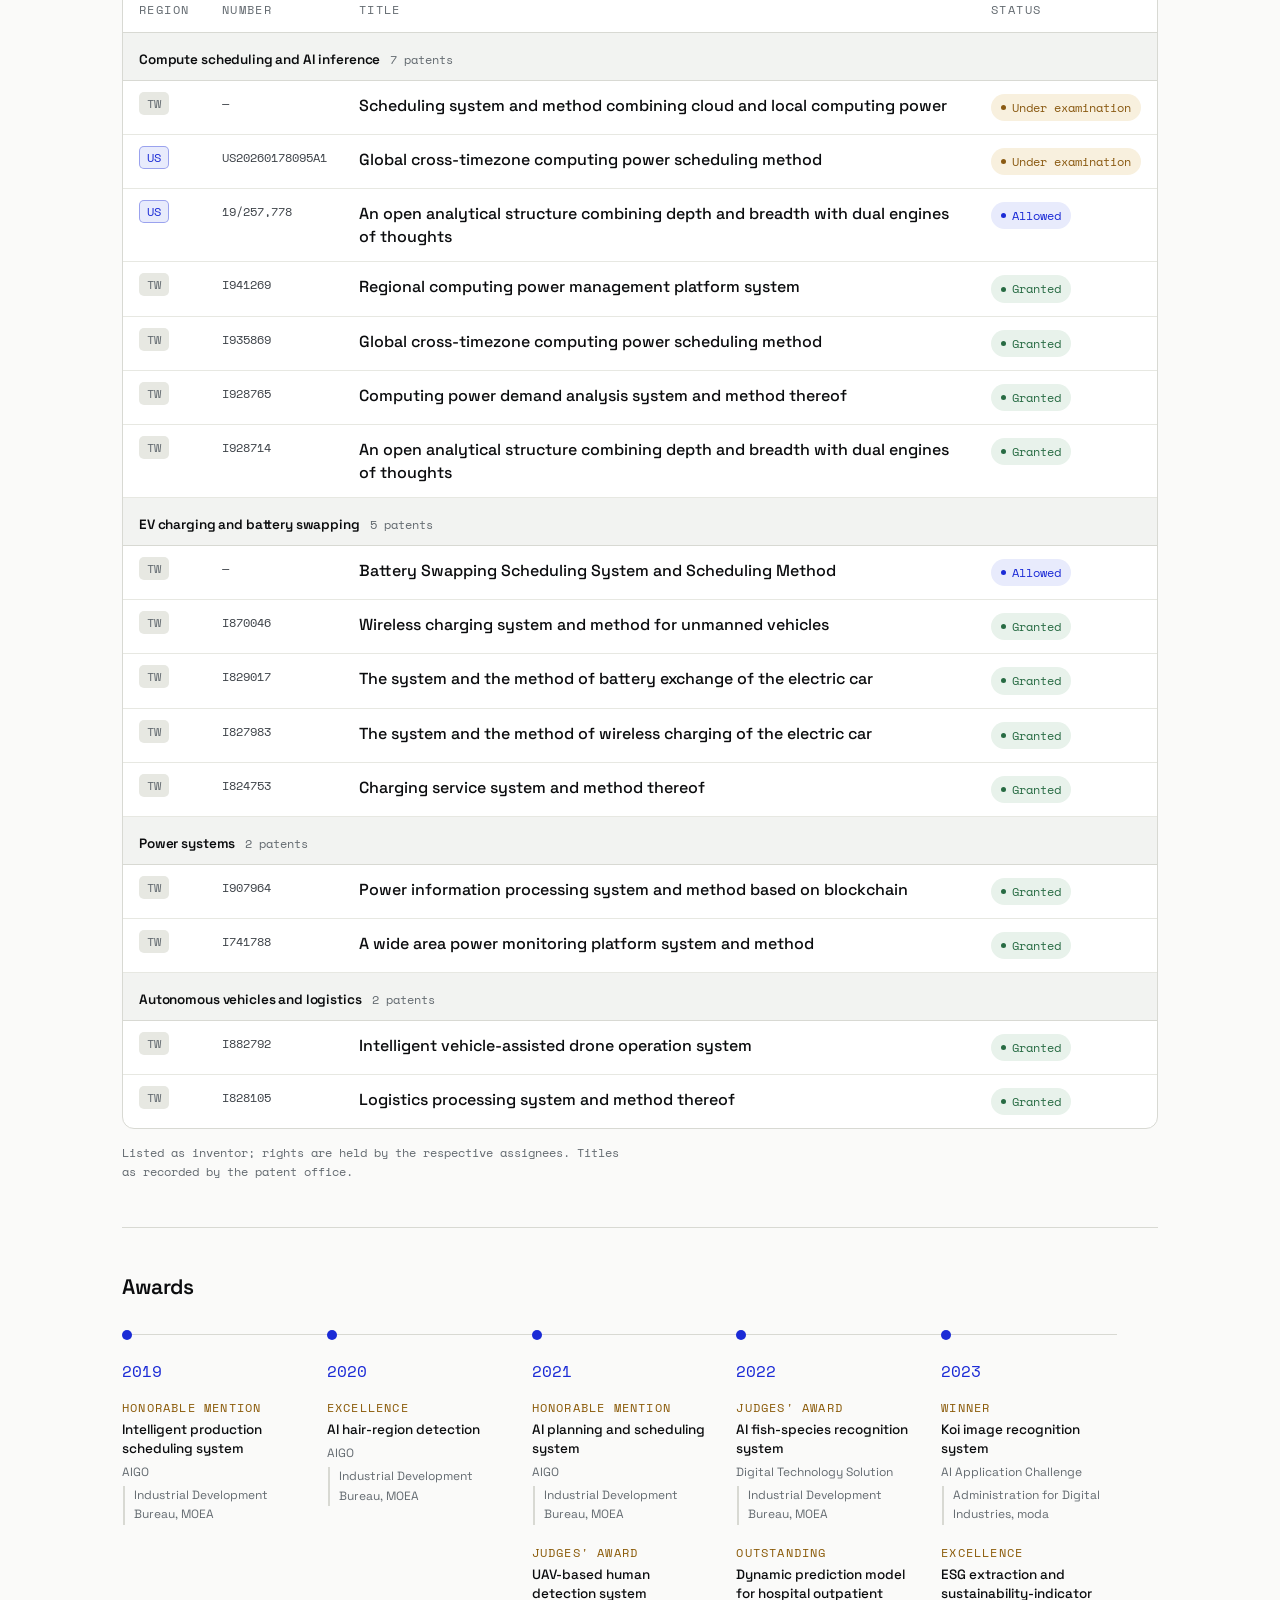
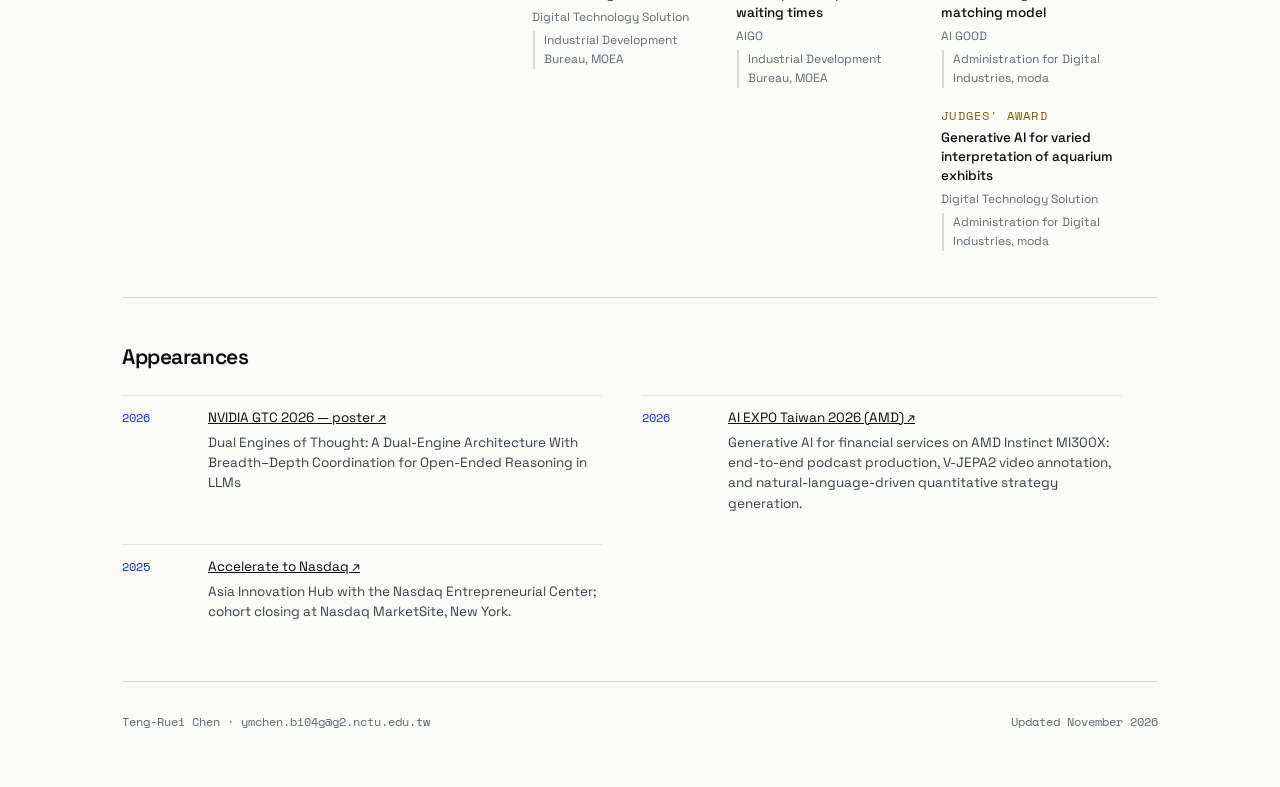
==== commit 610534da: "Refresh citation and deposit figures Automated: python3 refresh_metrics.py && python3 build.py" ====
--- a/index.html
+++ b/index.html
@@ -51,7 +51,7 @@
   </div>
 </header>
   <div class="col">
-    <div class="kpi"><div class="kpi-main"><div><b>113</b><span>Citations</span></div><div><b>6</b><span>h-index</span></div><div><b>13</b><span>Publications</span></div><div><b>12</b><span>Granted patents</span></div></div><div class="kpi-strip"><span>i10-index<b>4</b></span><span>Datasets &amp; software<b>3</b></span><span>Awards<b>9</b></span></div><p class="kpi-src">Citation figures from <a href="https://openalex.org/A5091465074">OpenAlex</a>, as of 2026-11-24. Checked daily.</p></div>
+    <div class="kpi"><div class="kpi-main"><div><b>113</b><span>Citations</span></div><div><b>6</b><span>h-index</span></div><div><b>13</b><span>Publications</span></div><div><b>12</b><span>Granted patents</span></div></div><div class="kpi-strip"><span>i10-index<b>4</b></span><span>Datasets &amp; software<b>3</b></span><span>Awards<b>9</b></span></div><p class="kpi-src">Citation figures from <a href="https://openalex.org/A5091465074">OpenAlex</a>, as of 2026-11-25. Checked daily.</p></div>
 
     <section class="sec" id="about">
       <span class="eyebrow">About</span>
@@ -299,7 +299,7 @@
 
     <section class="sec" id="deposits">
       <div class="sec-head"><h2 class="big">Datasets &amp; software</h2></div>
-      <div class="dep-grid"><a class="dep" href="https://doi.org/10.5281/zenodo.23685942"><span class="jur">Software</span><span class="dep-t">deterministic-int8-llm-inference: measurement programme and reproducibility companion for two papers on cross-kernel INT8 inference numerics</span><span class="dep-stat">27 views · 8 downloads</span><span class="t-doi">doi:10.5281/zenodo.23685942</span></a><a class="dep" href="https://doi.org/10.5281/zenodo.23696093"><span class="jur">Dataset</span><span class="dep-t">Per-layer int8 activation captures of Qwen3-1.7B (W8A8) for the fault-injection study in arXiv:2609.00363</span><span class="dep-stat">26 views · 13 downloads</span><span class="t-doi">doi:10.5281/zenodo.23696093</span></a><a class="dep" href="https://doi.org/10.5281/zenodo.23724735"><span class="jur">Dataset</span><span class="dep-t">When Strong Reasoners Join the Pool: run record and code (NVIDIA B300, MATH-500)</span><span class="dep-stat">172 views · 23 downloads</span><span class="t-doi">doi:10.5281/zenodo.23724735</span></a></div>
+      <div class="dep-grid"><a class="dep" href="https://doi.org/10.5281/zenodo.23685942"><span class="jur">Software</span><span class="dep-t">deterministic-int8-llm-inference: measurement programme and reproducibility companion for two papers on cross-kernel INT8 inference numerics</span><span class="dep-stat">29 views · 8 downloads</span><span class="t-doi">doi:10.5281/zenodo.23685942</span></a><a class="dep" href="https://doi.org/10.5281/zenodo.23696093"><span class="jur">Dataset</span><span class="dep-t">Per-layer int8 activation captures of Qwen3-1.7B (W8A8) for the fault-injection study in arXiv:2609.00363</span><span class="dep-stat">26 views · 13 downloads</span><span class="t-doi">doi:10.5281/zenodo.23696093</span></a><a class="dep" href="https://doi.org/10.5281/zenodo.23724735"><span class="jur">Dataset</span><span class="dep-t">When Strong Reasoners Join the Pool: run record and code (NVIDIA B300, MATH-500)</span><span class="dep-stat">172 views · 23 downloads</span><span class="t-doi">doi:10.5281/zenodo.23724735</span></a></div>
     </section>
 
     <section class="sec" id="patents">
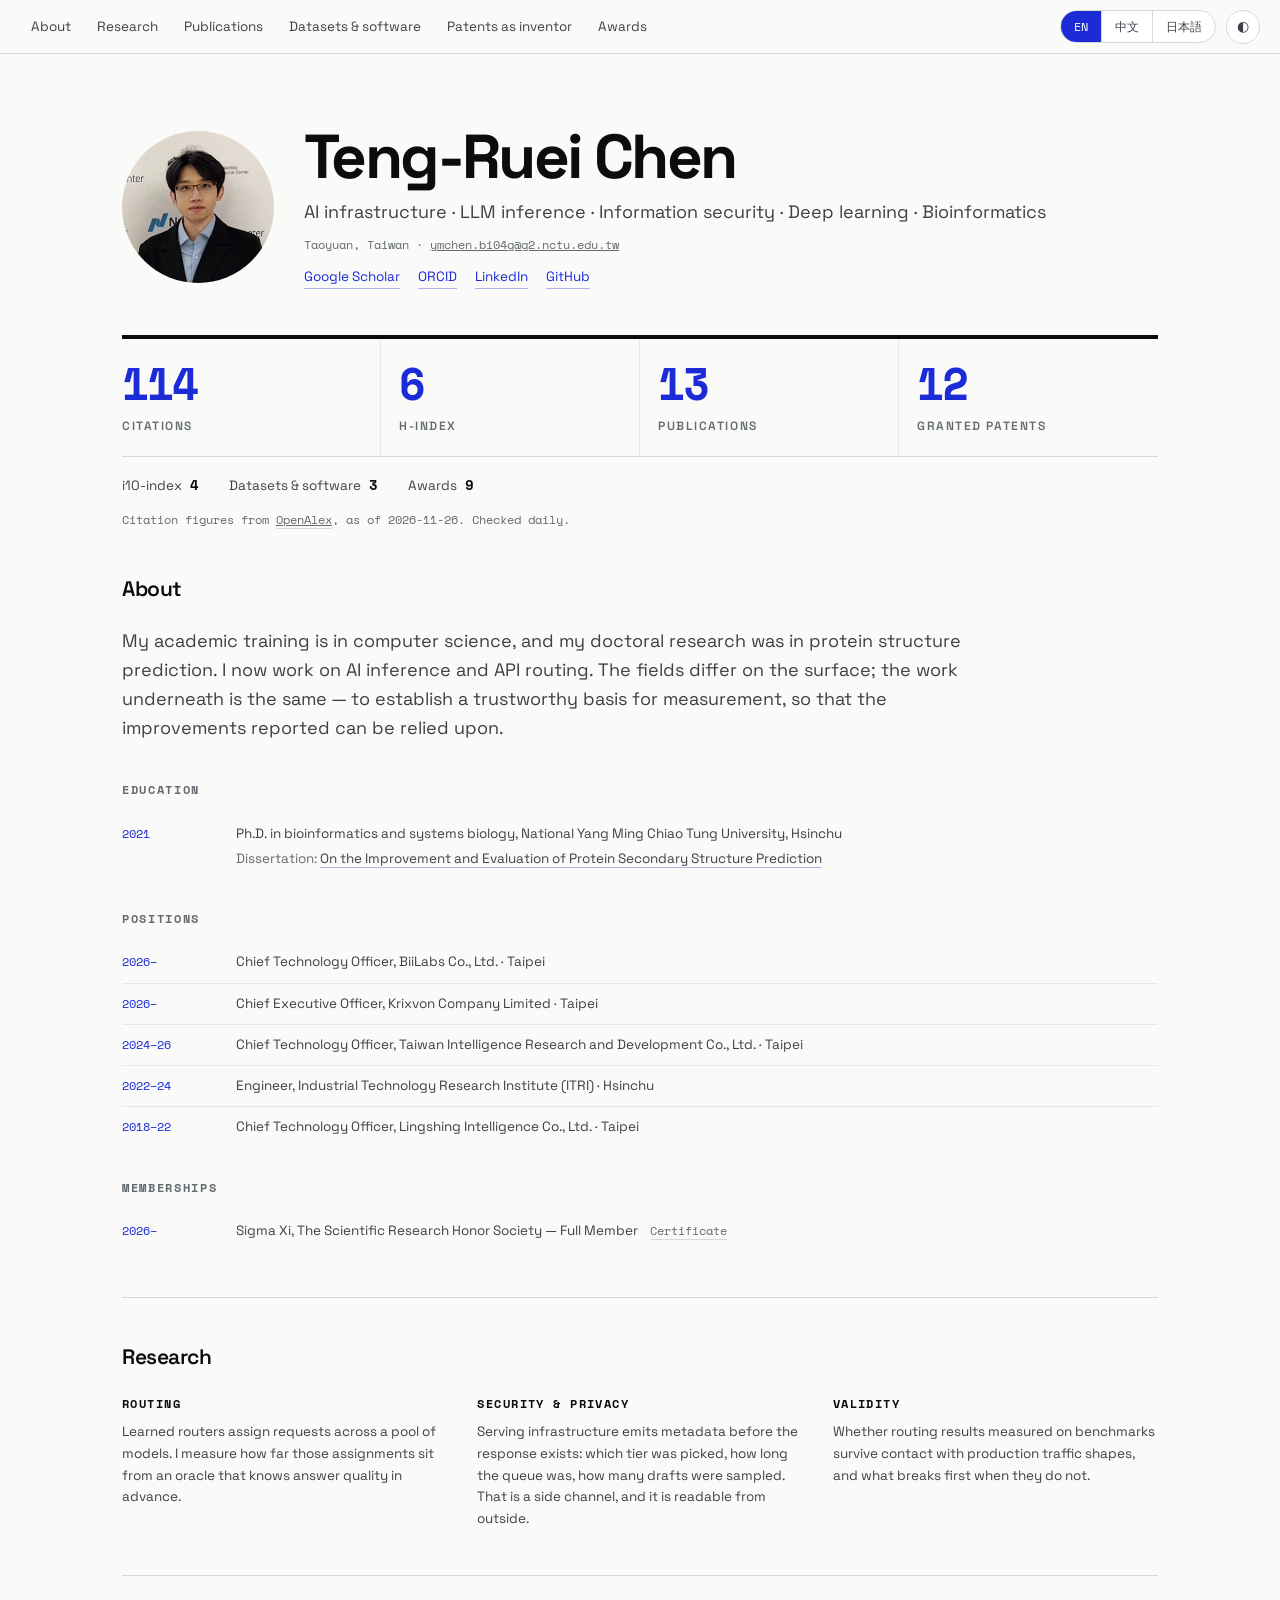
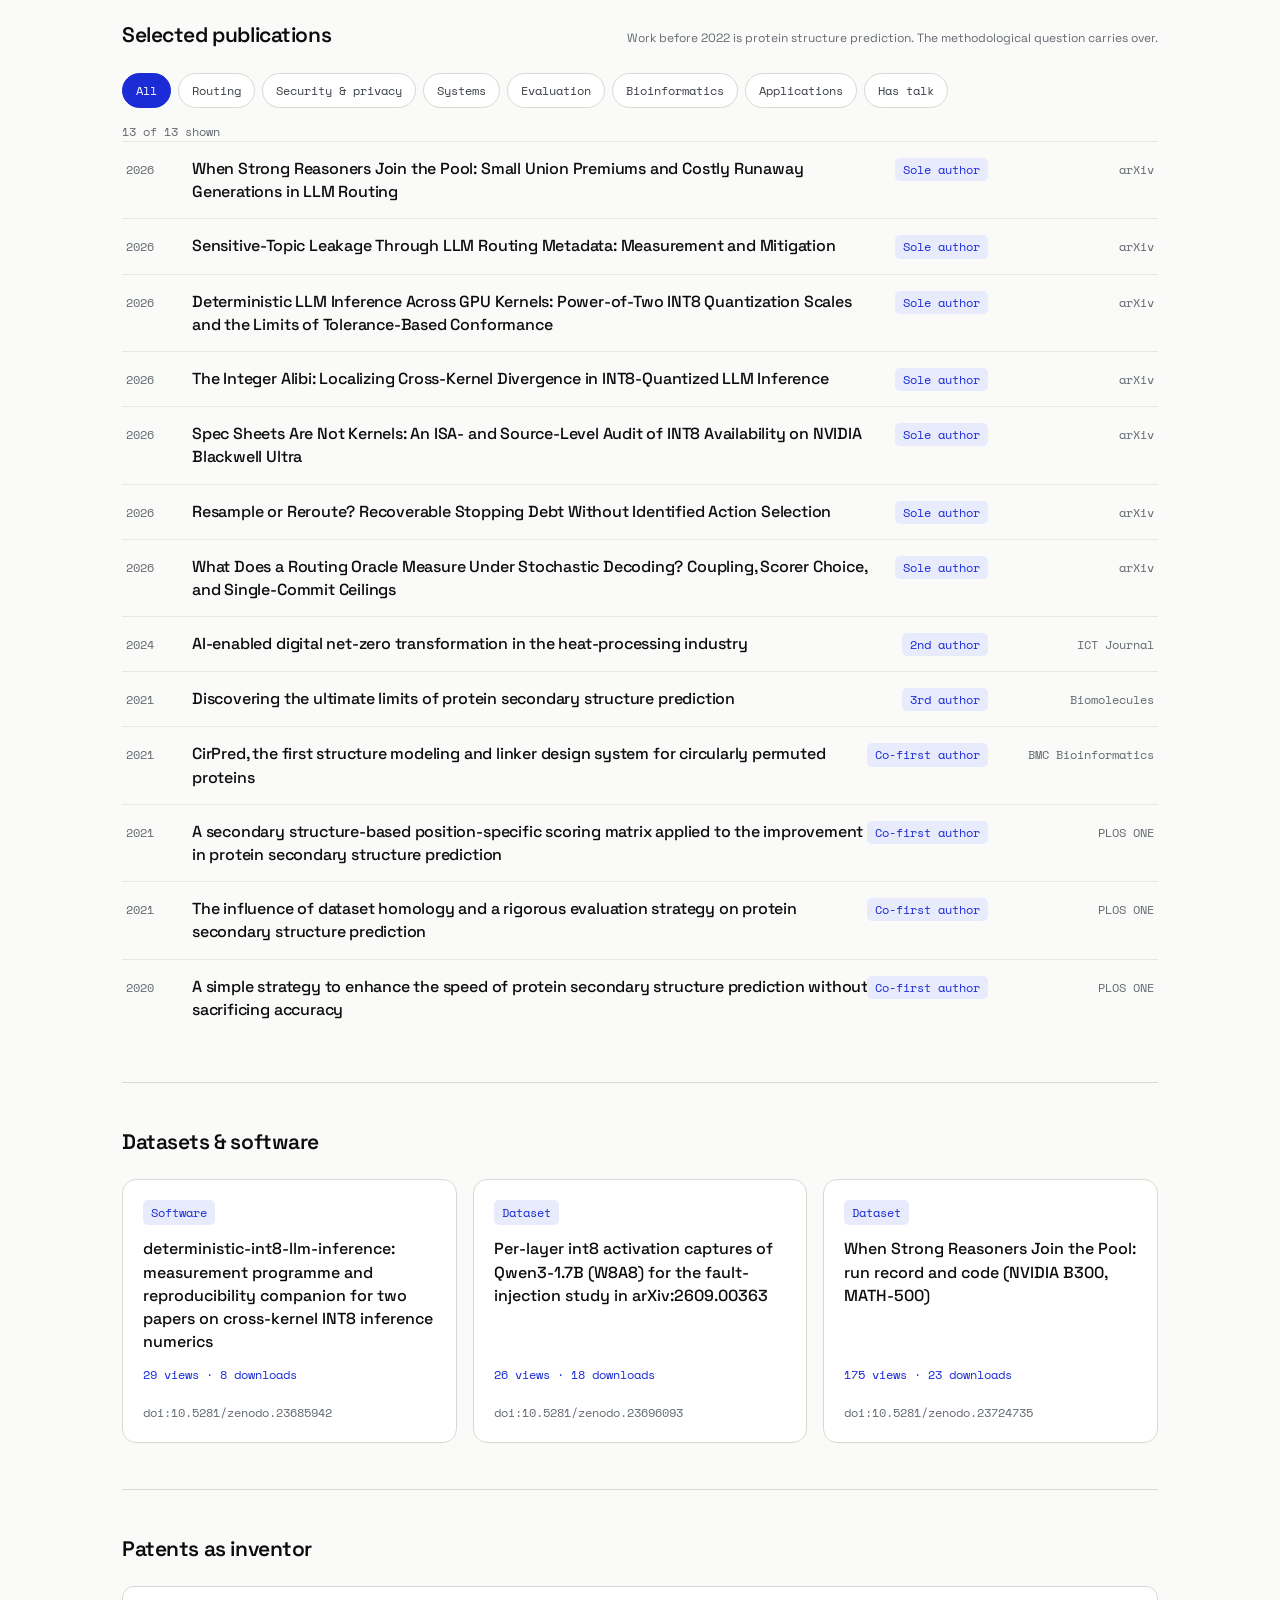
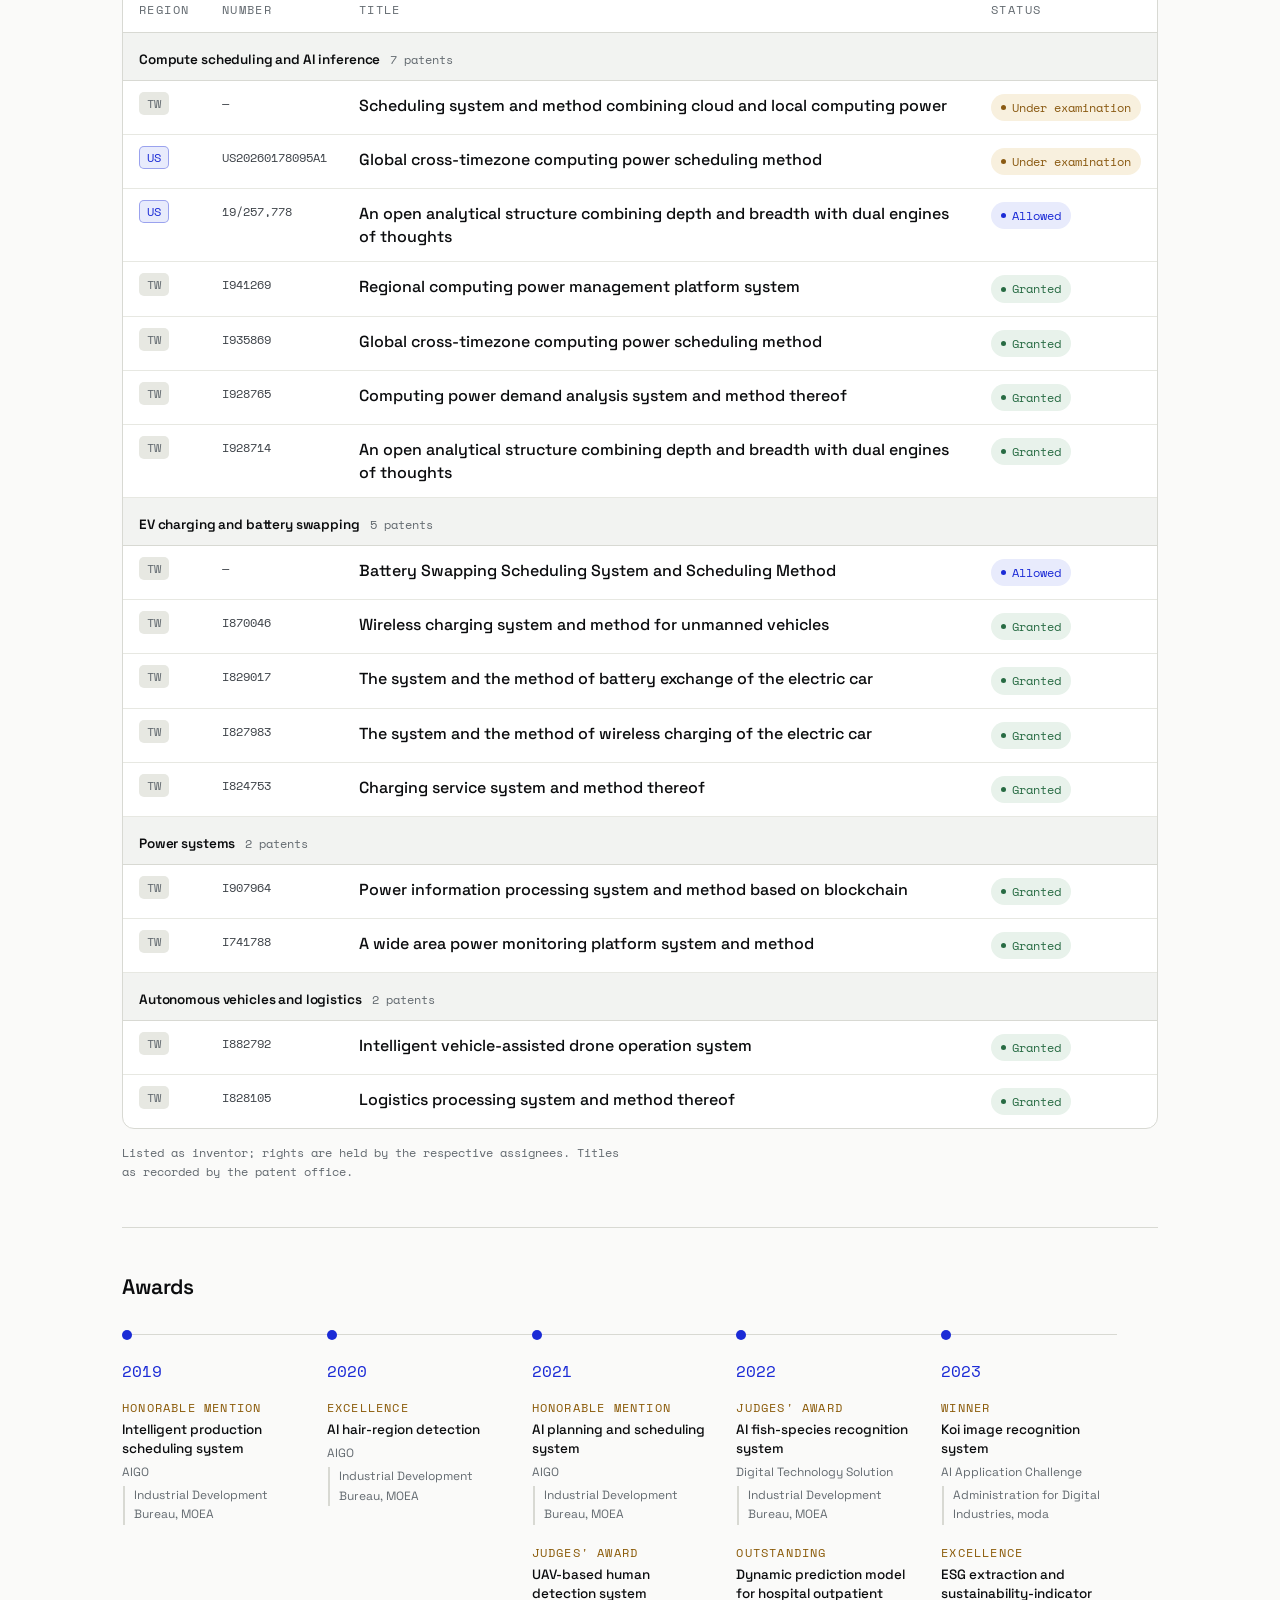
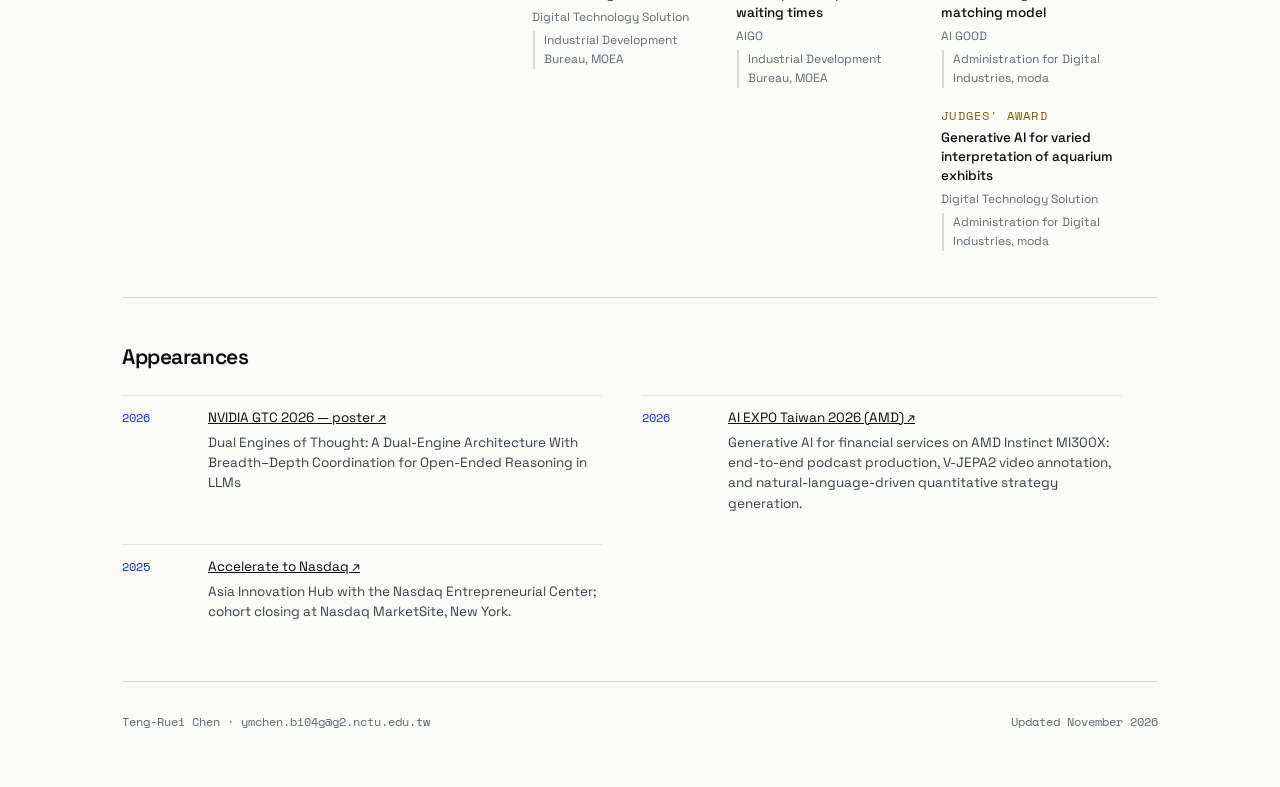
==== commit 4f0b3fce: "Refresh citation and deposit figures Automated: python3 refresh_metrics.py && python3 build.py" ====
--- a/index.html
+++ b/index.html
@@ -51,7 +51,7 @@
   </div>
 </header>
   <div class="col">
-    <div class="kpi"><div class="kpi-main"><div><b>113</b><span>Citations</span></div><div><b>6</b><span>h-index</span></div><div><b>13</b><span>Publications</span></div><div><b>12</b><span>Granted patents</span></div></div><div class="kpi-strip"><span>i10-index<b>4</b></span><span>Datasets &amp; software<b>3</b></span><span>Awards<b>9</b></span></div><p class="kpi-src">Citation figures from <a href="https://openalex.org/A5091465074">OpenAlex</a>, as of 2026-11-25. Checked daily.</p></div>
+    <div class="kpi"><div class="kpi-main"><div><b>114</b><span>Citations</span></div><div><b>6</b><span>h-index</span></div><div><b>13</b><span>Publications</span></div><div><b>12</b><span>Granted patents</span></div></div><div class="kpi-strip"><span>i10-index<b>4</b></span><span>Datasets &amp; software<b>3</b></span><span>Awards<b>9</b></span></div><p class="kpi-src">Citation figures from <a href="https://openalex.org/A5091465074">OpenAlex</a>, as of 2026-11-26. Checked daily.</p></div>
 
     <section class="sec" id="about">
       <span class="eyebrow">About</span>
@@ -299,7 +299,7 @@
 
     <section class="sec" id="deposits">
       <div class="sec-head"><h2 class="big">Datasets &amp; software</h2></div>
-      <div class="dep-grid"><a class="dep" href="https://doi.org/10.5281/zenodo.23685942"><span class="jur">Software</span><span class="dep-t">deterministic-int8-llm-inference: measurement programme and reproducibility companion for two papers on cross-kernel INT8 inference numerics</span><span class="dep-stat">29 views · 8 downloads</span><span class="t-doi">doi:10.5281/zenodo.23685942</span></a><a class="dep" href="https://doi.org/10.5281/zenodo.23696093"><span class="jur">Dataset</span><span class="dep-t">Per-layer int8 activation captures of Qwen3-1.7B (W8A8) for the fault-injection study in arXiv:2609.00363</span><span class="dep-stat">26 views · 13 downloads</span><span class="t-doi">doi:10.5281/zenodo.23696093</span></a><a class="dep" href="https://doi.org/10.5281/zenodo.23724735"><span class="jur">Dataset</span><span class="dep-t">When Strong Reasoners Join the Pool: run record and code (NVIDIA B300, MATH-500)</span><span class="dep-stat">172 views · 23 downloads</span><span class="t-doi">doi:10.5281/zenodo.23724735</span></a></div>
+      <div class="dep-grid"><a class="dep" href="https://doi.org/10.5281/zenodo.23685942"><span class="jur">Software</span><span class="dep-t">deterministic-int8-llm-inference: measurement programme and reproducibility companion for two papers on cross-kernel INT8 inference numerics</span><span class="dep-stat">29 views · 8 downloads</span><span class="t-doi">doi:10.5281/zenodo.23685942</span></a><a class="dep" href="https://doi.org/10.5281/zenodo.23696093"><span class="jur">Dataset</span><span class="dep-t">Per-layer int8 activation captures of Qwen3-1.7B (W8A8) for the fault-injection study in arXiv:2609.00363</span><span class="dep-stat">26 views · 18 downloads</span><span class="t-doi">doi:10.5281/zenodo.23696093</span></a><a class="dep" href="https://doi.org/10.5281/zenodo.23724735"><span class="jur">Dataset</span><span class="dep-t">When Strong Reasoners Join the Pool: run record and code (NVIDIA B300, MATH-500)</span><span class="dep-stat">175 views · 23 downloads</span><span class="t-doi">doi:10.5281/zenodo.23724735</span></a></div>
     </section>
 
     <section class="sec" id="patents">
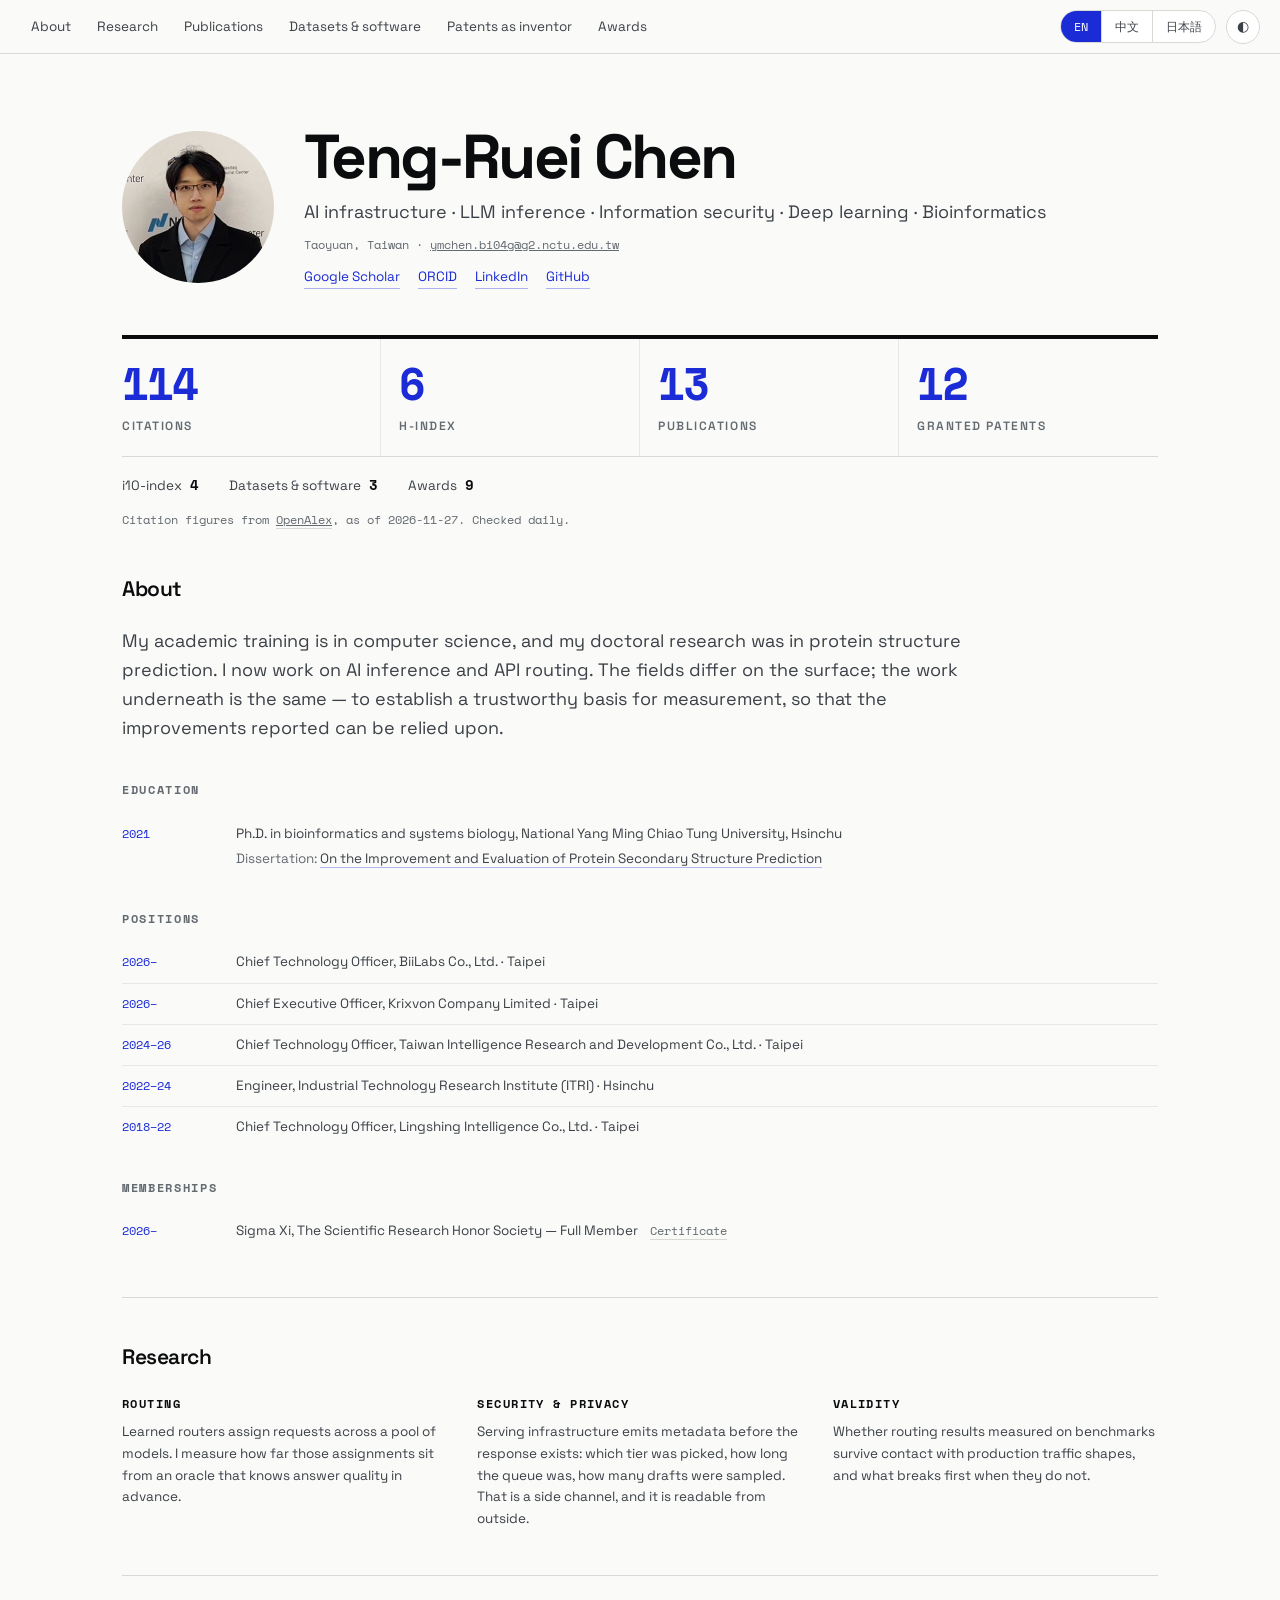
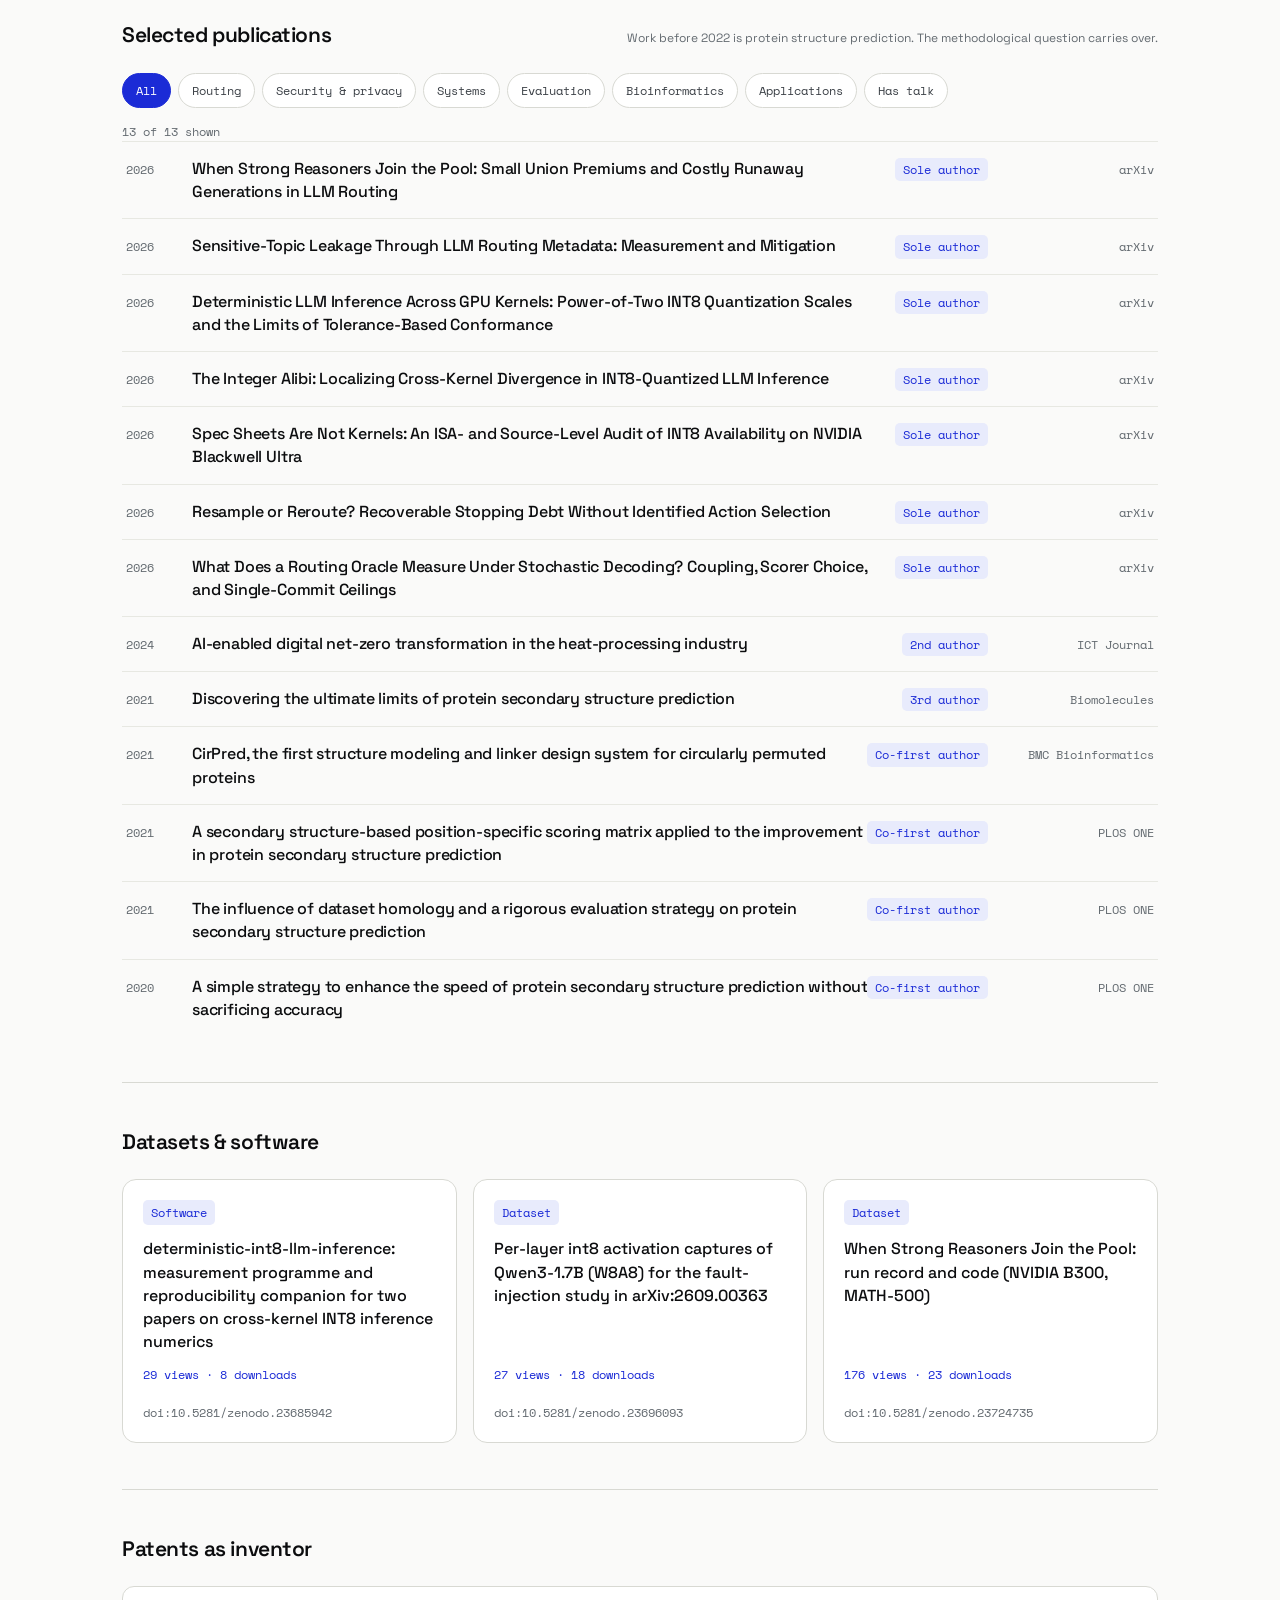
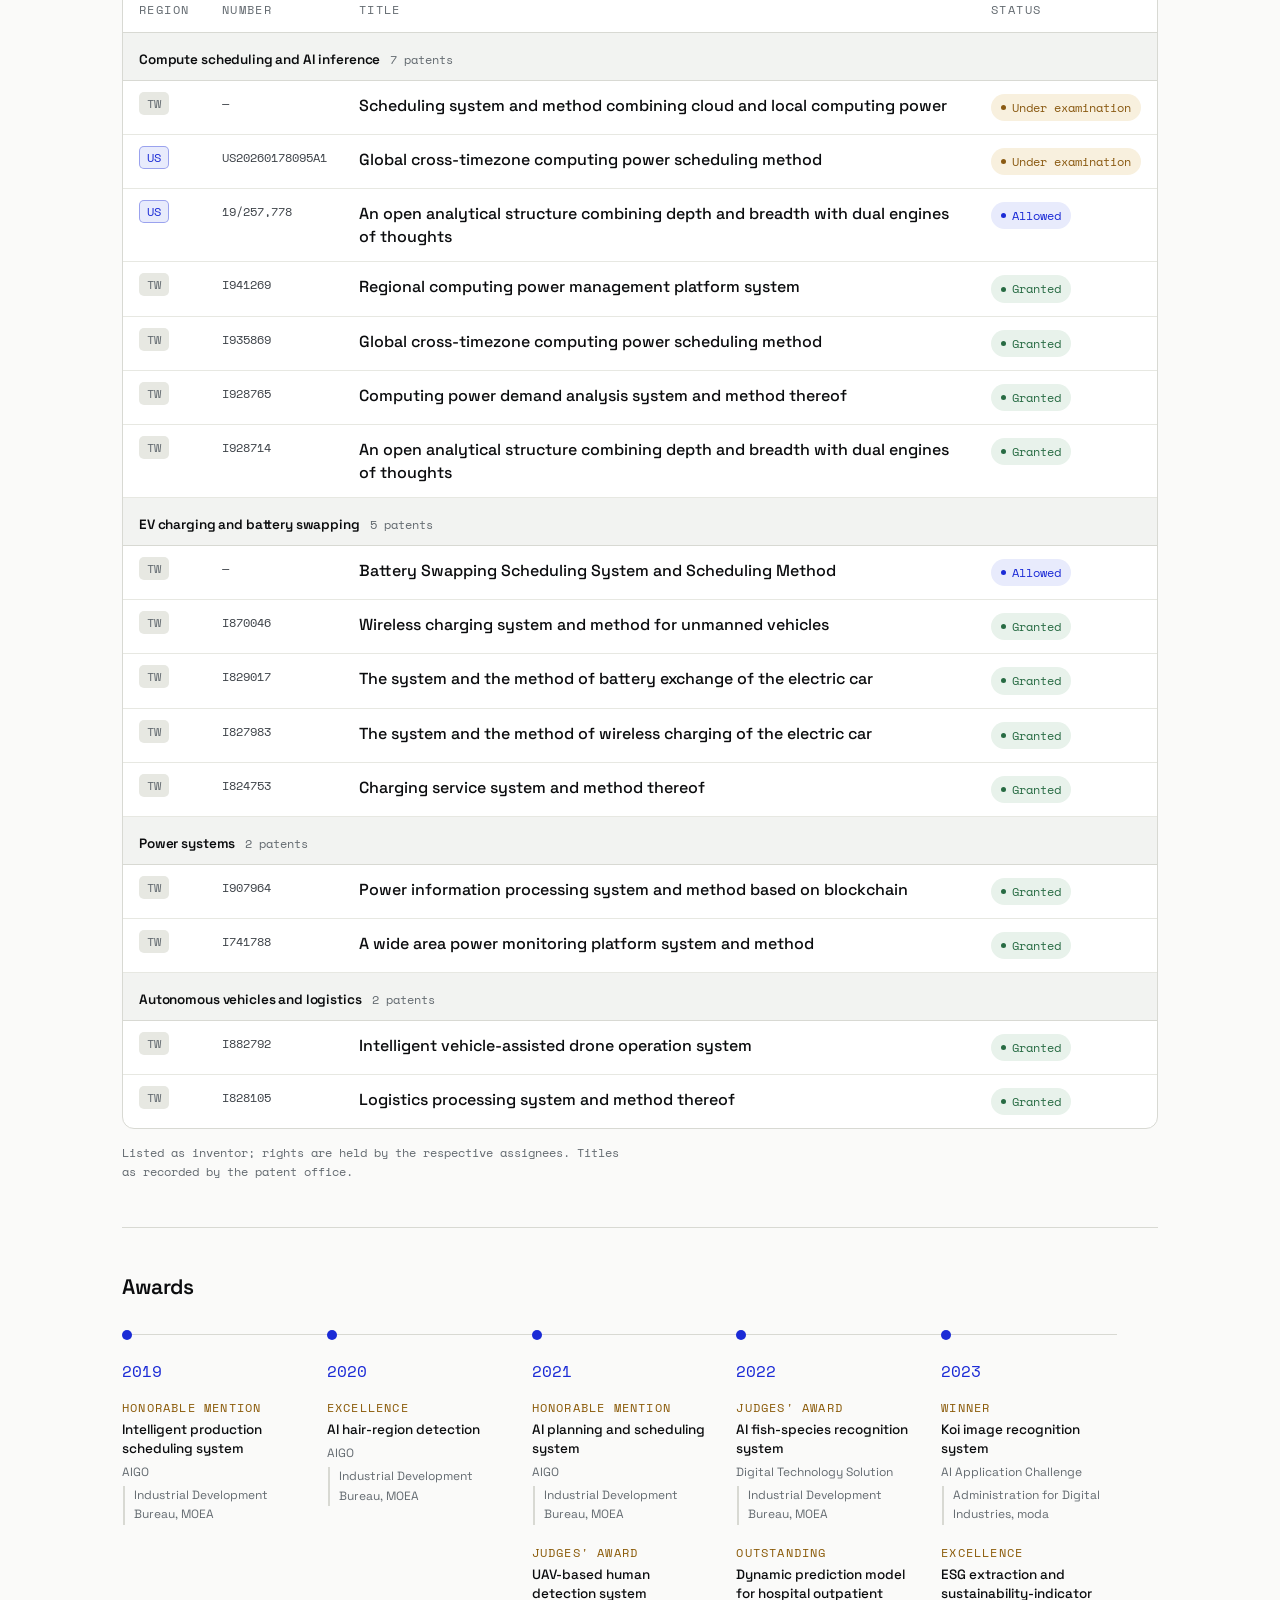
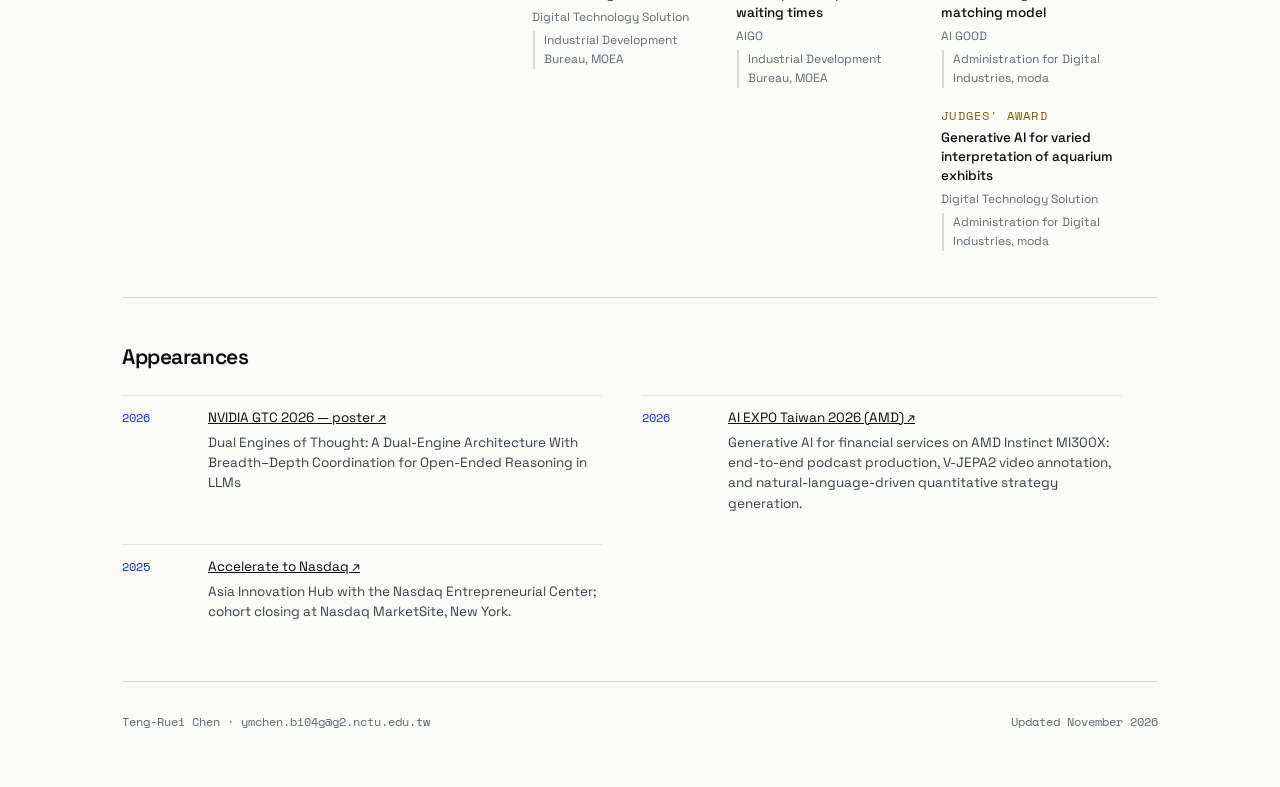
==== commit 3fb69f95: "Refresh citation and deposit figures Automated: python3 refresh_metrics.py && python3 build.py" ====
--- a/index.html
+++ b/index.html
@@ -51,7 +51,7 @@
   </div>
 </header>
   <div class="col">
-    <div class="kpi"><div class="kpi-main"><div><b>114</b><span>Citations</span></div><div><b>6</b><span>h-index</span></div><div><b>13</b><span>Publications</span></div><div><b>12</b><span>Granted patents</span></div></div><div class="kpi-strip"><span>i10-index<b>4</b></span><span>Datasets &amp; software<b>3</b></span><span>Awards<b>9</b></span></div><p class="kpi-src">Citation figures from <a href="https://openalex.org/A5091465074">OpenAlex</a>, as of 2026-11-26. Checked daily.</p></div>
+    <div class="kpi"><div class="kpi-main"><div><b>114</b><span>Citations</span></div><div><b>6</b><span>h-index</span></div><div><b>13</b><span>Publications</span></div><div><b>12</b><span>Granted patents</span></div></div><div class="kpi-strip"><span>i10-index<b>4</b></span><span>Datasets &amp; software<b>3</b></span><span>Awards<b>9</b></span></div><p class="kpi-src">Citation figures from <a href="https://openalex.org/A5091465074">OpenAlex</a>, as of 2026-11-27. Checked daily.</p></div>
 
     <section class="sec" id="about">
       <span class="eyebrow">About</span>
@@ -299,7 +299,7 @@
 
     <section class="sec" id="deposits">
       <div class="sec-head"><h2 class="big">Datasets &amp; software</h2></div>
-      <div class="dep-grid"><a class="dep" href="https://doi.org/10.5281/zenodo.23685942"><span class="jur">Software</span><span class="dep-t">deterministic-int8-llm-inference: measurement programme and reproducibility companion for two papers on cross-kernel INT8 inference numerics</span><span class="dep-stat">29 views · 8 downloads</span><span class="t-doi">doi:10.5281/zenodo.23685942</span></a><a class="dep" href="https://doi.org/10.5281/zenodo.23696093"><span class="jur">Dataset</span><span class="dep-t">Per-layer int8 activation captures of Qwen3-1.7B (W8A8) for the fault-injection study in arXiv:2609.00363</span><span class="dep-stat">26 views · 18 downloads</span><span class="t-doi">doi:10.5281/zenodo.23696093</span></a><a class="dep" href="https://doi.org/10.5281/zenodo.23724735"><span class="jur">Dataset</span><span class="dep-t">When Strong Reasoners Join the Pool: run record and code (NVIDIA B300, MATH-500)</span><span class="dep-stat">175 views · 23 downloads</span><span class="t-doi">doi:10.5281/zenodo.23724735</span></a></div>
+      <div class="dep-grid"><a class="dep" href="https://doi.org/10.5281/zenodo.23685942"><span class="jur">Software</span><span class="dep-t">deterministic-int8-llm-inference: measurement programme and reproducibility companion for two papers on cross-kernel INT8 inference numerics</span><span class="dep-stat">29 views · 8 downloads</span><span class="t-doi">doi:10.5281/zenodo.23685942</span></a><a class="dep" href="https://doi.org/10.5281/zenodo.23696093"><span class="jur">Dataset</span><span class="dep-t">Per-layer int8 activation captures of Qwen3-1.7B (W8A8) for the fault-injection study in arXiv:2609.00363</span><span class="dep-stat">27 views · 18 downloads</span><span class="t-doi">doi:10.5281/zenodo.23696093</span></a><a class="dep" href="https://doi.org/10.5281/zenodo.23724735"><span class="jur">Dataset</span><span class="dep-t">When Strong Reasoners Join the Pool: run record and code (NVIDIA B300, MATH-500)</span><span class="dep-stat">176 views · 23 downloads</span><span class="t-doi">doi:10.5281/zenodo.23724735</span></a></div>
     </section>
 
     <section class="sec" id="patents">
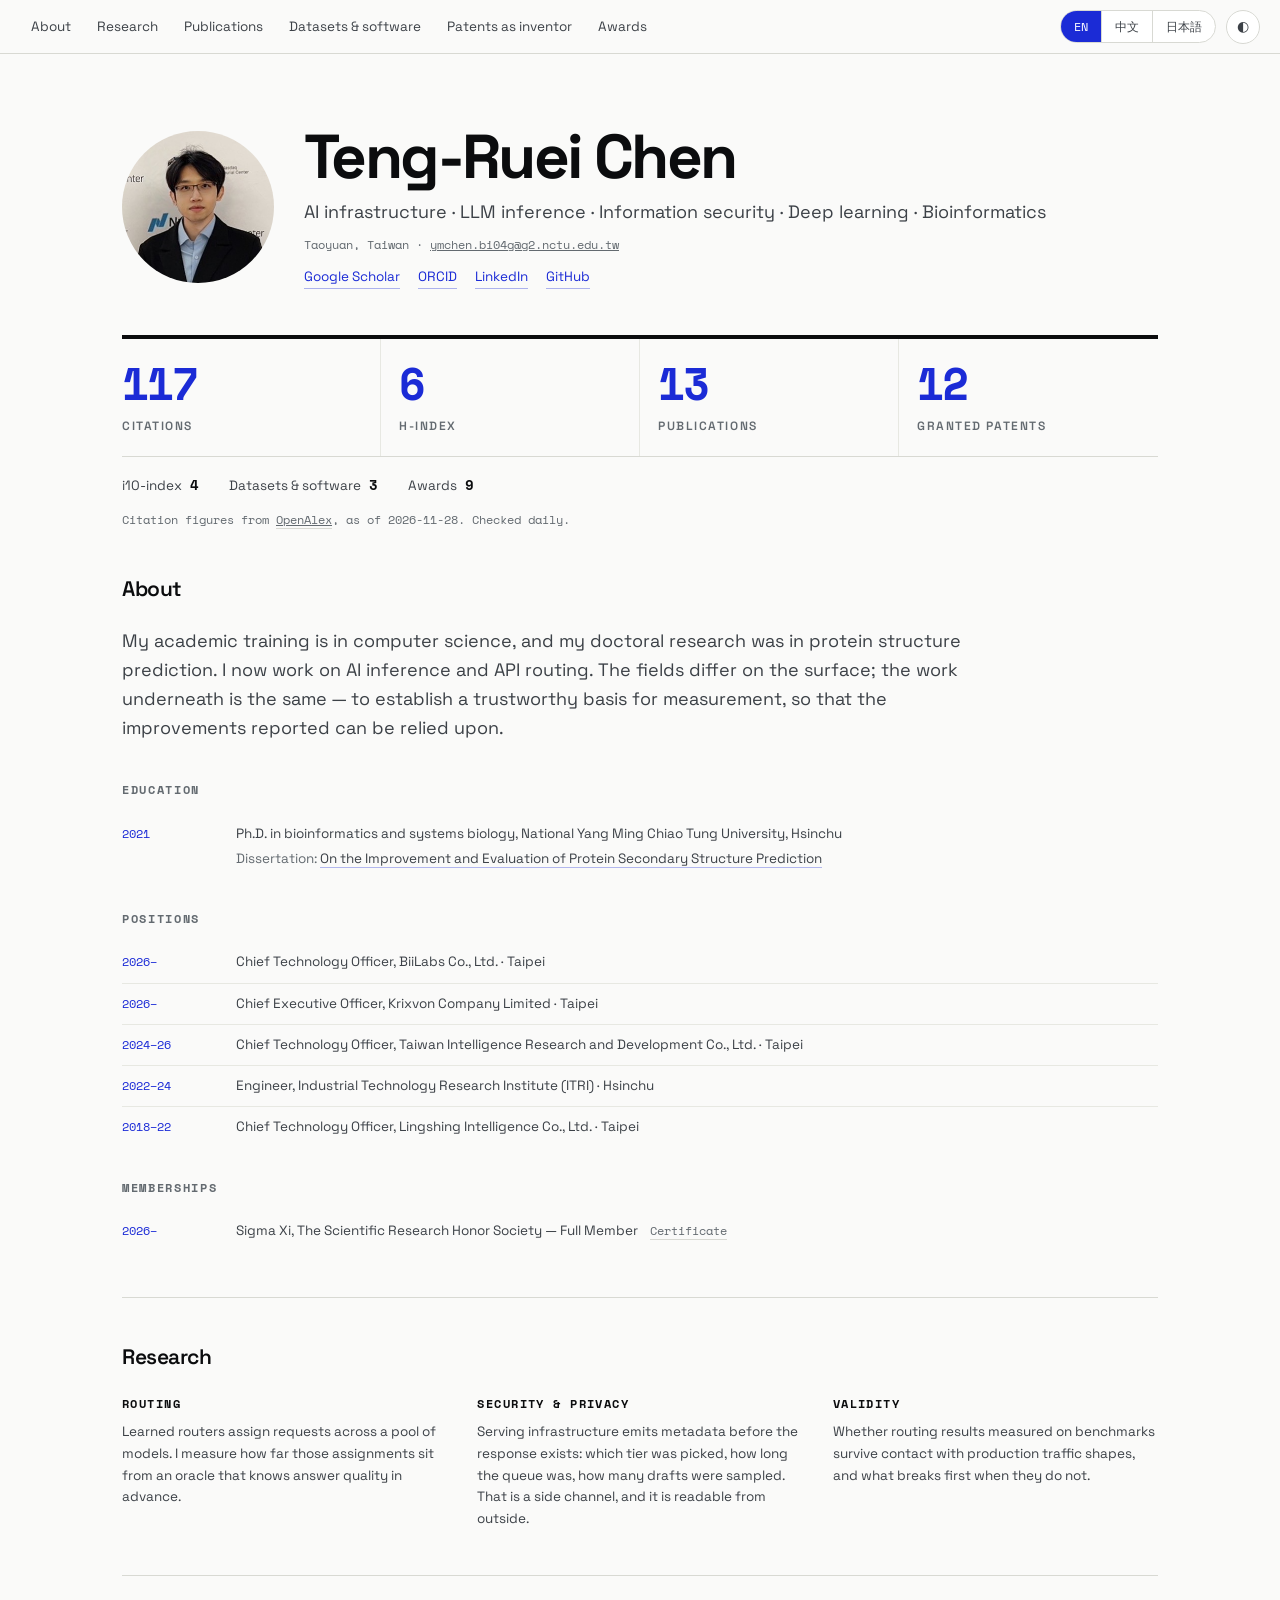
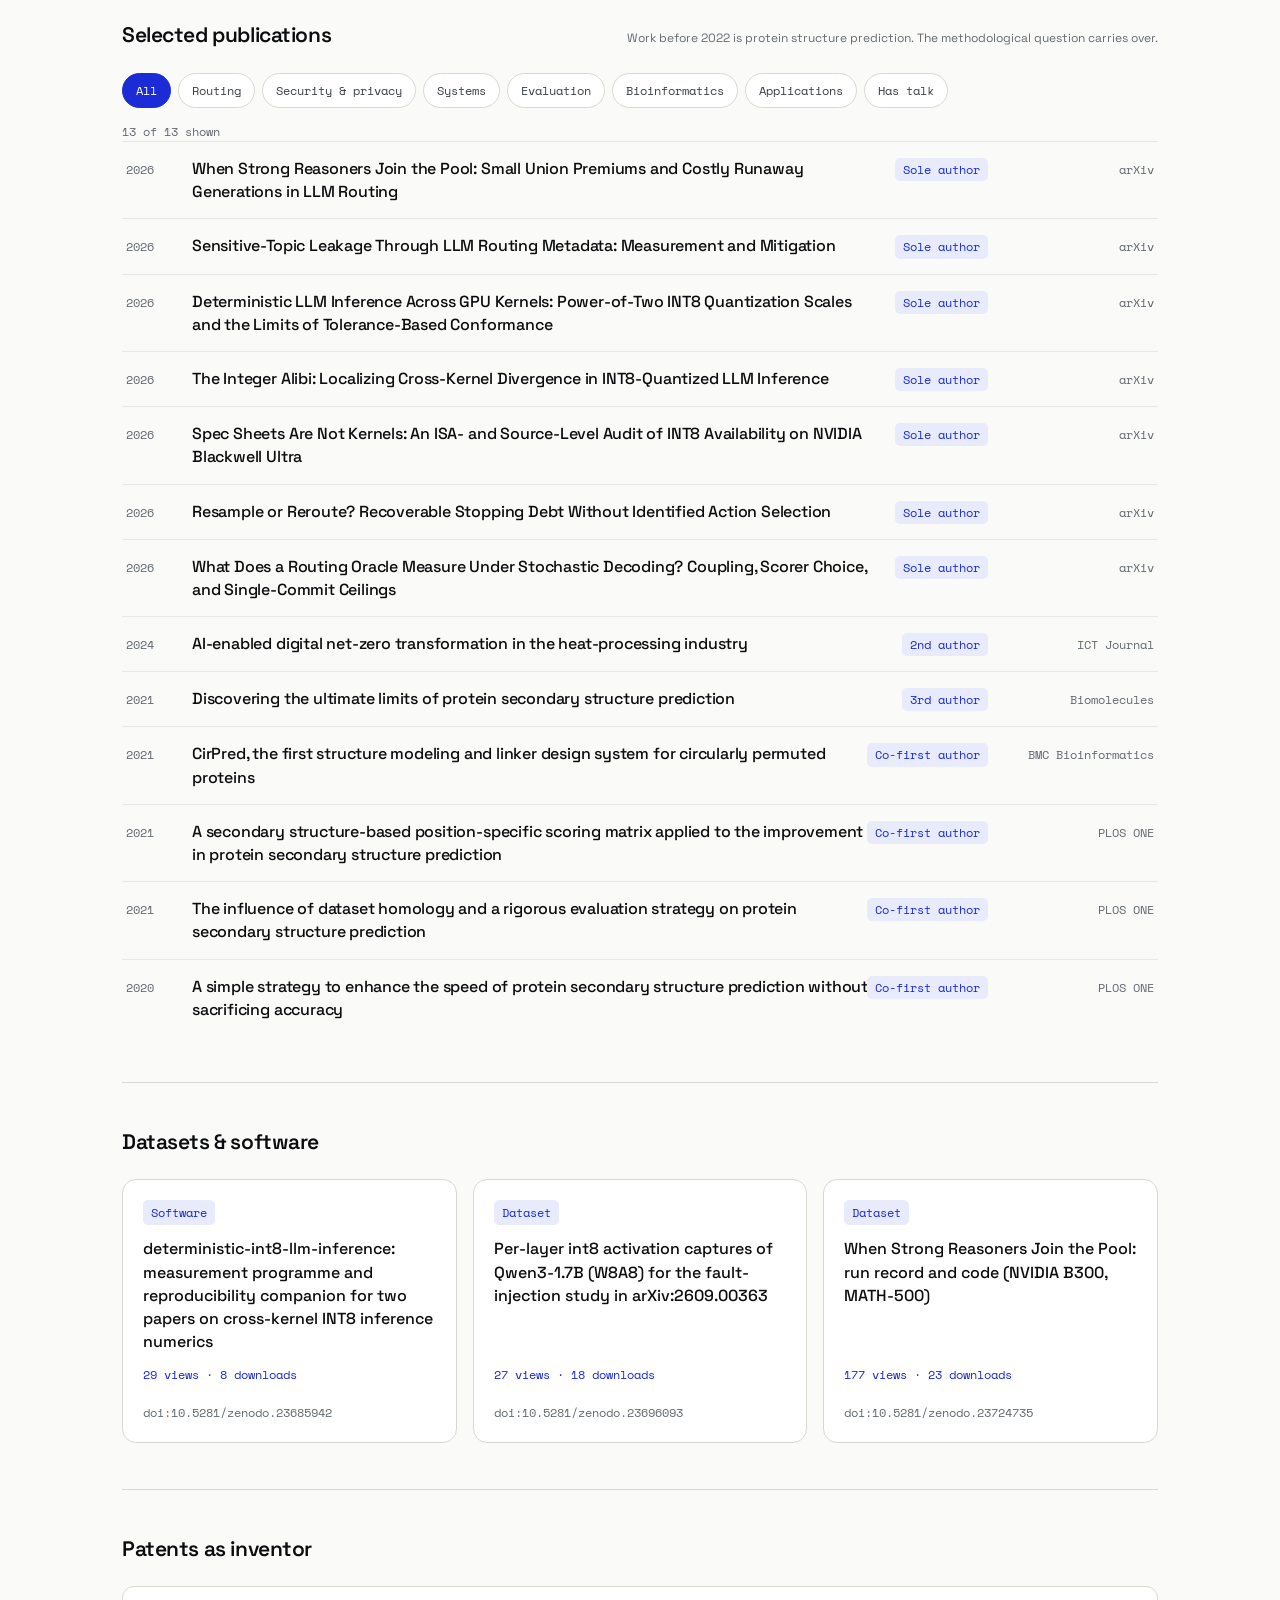
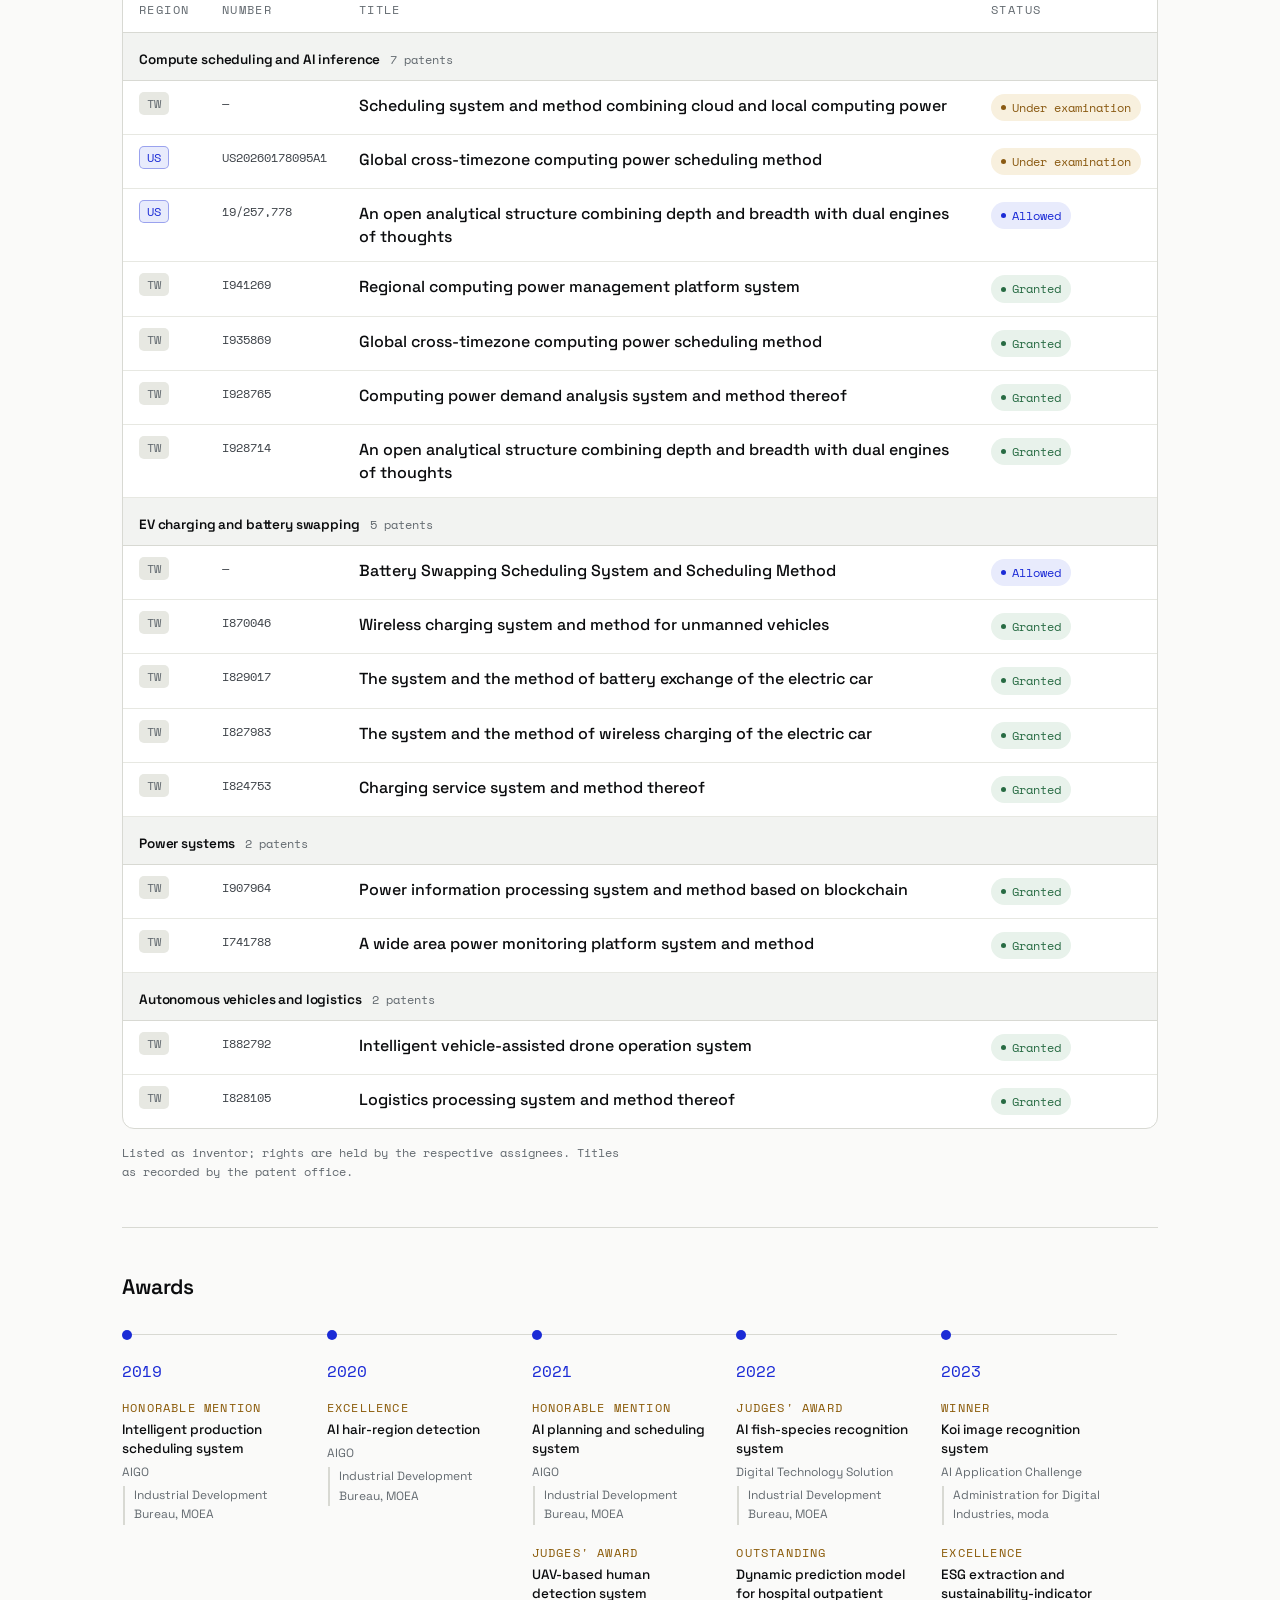
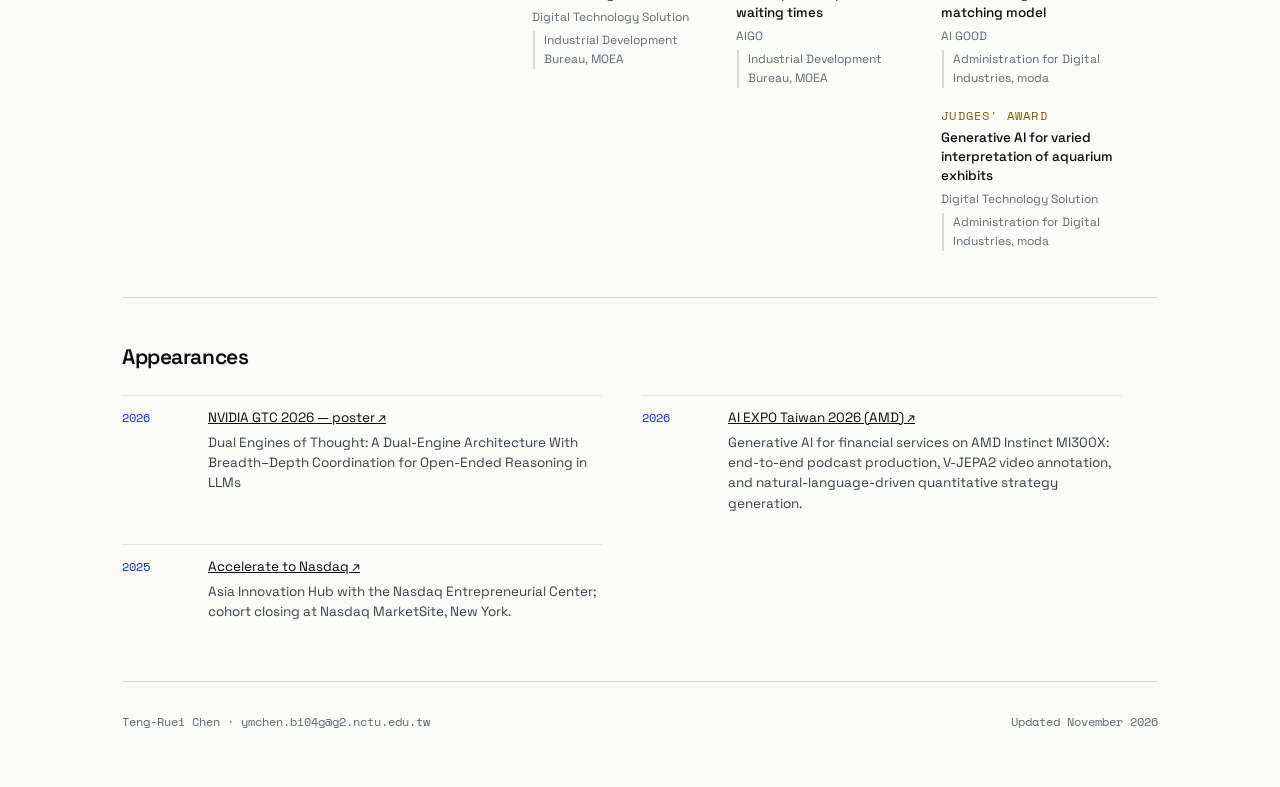
==== commit 5d2f9e4b: "Refresh citation and deposit figures Automated: python3 refresh_metrics.py && python3 build.py" ====
--- a/index.html
+++ b/index.html
@@ -51,7 +51,7 @@
   </div>
 </header>
   <div class="col">
-    <div class="kpi"><div class="kpi-main"><div><b>114</b><span>Citations</span></div><div><b>6</b><span>h-index</span></div><div><b>13</b><span>Publications</span></div><div><b>12</b><span>Granted patents</span></div></div><div class="kpi-strip"><span>i10-index<b>4</b></span><span>Datasets &amp; software<b>3</b></span><span>Awards<b>9</b></span></div><p class="kpi-src">Citation figures from <a href="https://openalex.org/A5091465074">OpenAlex</a>, as of 2026-11-27. Checked daily.</p></div>
+    <div class="kpi"><div class="kpi-main"><div><b>117</b><span>Citations</span></div><div><b>6</b><span>h-index</span></div><div><b>13</b><span>Publications</span></div><div><b>12</b><span>Granted patents</span></div></div><div class="kpi-strip"><span>i10-index<b>4</b></span><span>Datasets &amp; software<b>3</b></span><span>Awards<b>9</b></span></div><p class="kpi-src">Citation figures from <a href="https://openalex.org/A5091465074">OpenAlex</a>, as of 2026-11-28. Checked daily.</p></div>
 
     <section class="sec" id="about">
       <span class="eyebrow">About</span>
@@ -299,7 +299,7 @@
 
     <section class="sec" id="deposits">
       <div class="sec-head"><h2 class="big">Datasets &amp; software</h2></div>
-      <div class="dep-grid"><a class="dep" href="https://doi.org/10.5281/zenodo.23685942"><span class="jur">Software</span><span class="dep-t">deterministic-int8-llm-inference: measurement programme and reproducibility companion for two papers on cross-kernel INT8 inference numerics</span><span class="dep-stat">29 views · 8 downloads</span><span class="t-doi">doi:10.5281/zenodo.23685942</span></a><a class="dep" href="https://doi.org/10.5281/zenodo.23696093"><span class="jur">Dataset</span><span class="dep-t">Per-layer int8 activation captures of Qwen3-1.7B (W8A8) for the fault-injection study in arXiv:2609.00363</span><span class="dep-stat">27 views · 18 downloads</span><span class="t-doi">doi:10.5281/zenodo.23696093</span></a><a class="dep" href="https://doi.org/10.5281/zenodo.23724735"><span class="jur">Dataset</span><span class="dep-t">When Strong Reasoners Join the Pool: run record and code (NVIDIA B300, MATH-500)</span><span class="dep-stat">176 views · 23 downloads</span><span class="t-doi">doi:10.5281/zenodo.23724735</span></a></div>
+      <div class="dep-grid"><a class="dep" href="https://doi.org/10.5281/zenodo.23685942"><span class="jur">Software</span><span class="dep-t">deterministic-int8-llm-inference: measurement programme and reproducibility companion for two papers on cross-kernel INT8 inference numerics</span><span class="dep-stat">29 views · 8 downloads</span><span class="t-doi">doi:10.5281/zenodo.23685942</span></a><a class="dep" href="https://doi.org/10.5281/zenodo.23696093"><span class="jur">Dataset</span><span class="dep-t">Per-layer int8 activation captures of Qwen3-1.7B (W8A8) for the fault-injection study in arXiv:2609.00363</span><span class="dep-stat">27 views · 18 downloads</span><span class="t-doi">doi:10.5281/zenodo.23696093</span></a><a class="dep" href="https://doi.org/10.5281/zenodo.23724735"><span class="jur">Dataset</span><span class="dep-t">When Strong Reasoners Join the Pool: run record and code (NVIDIA B300, MATH-500)</span><span class="dep-stat">177 views · 23 downloads</span><span class="t-doi">doi:10.5281/zenodo.23724735</span></a></div>
     </section>
 
     <section class="sec" id="patents">
